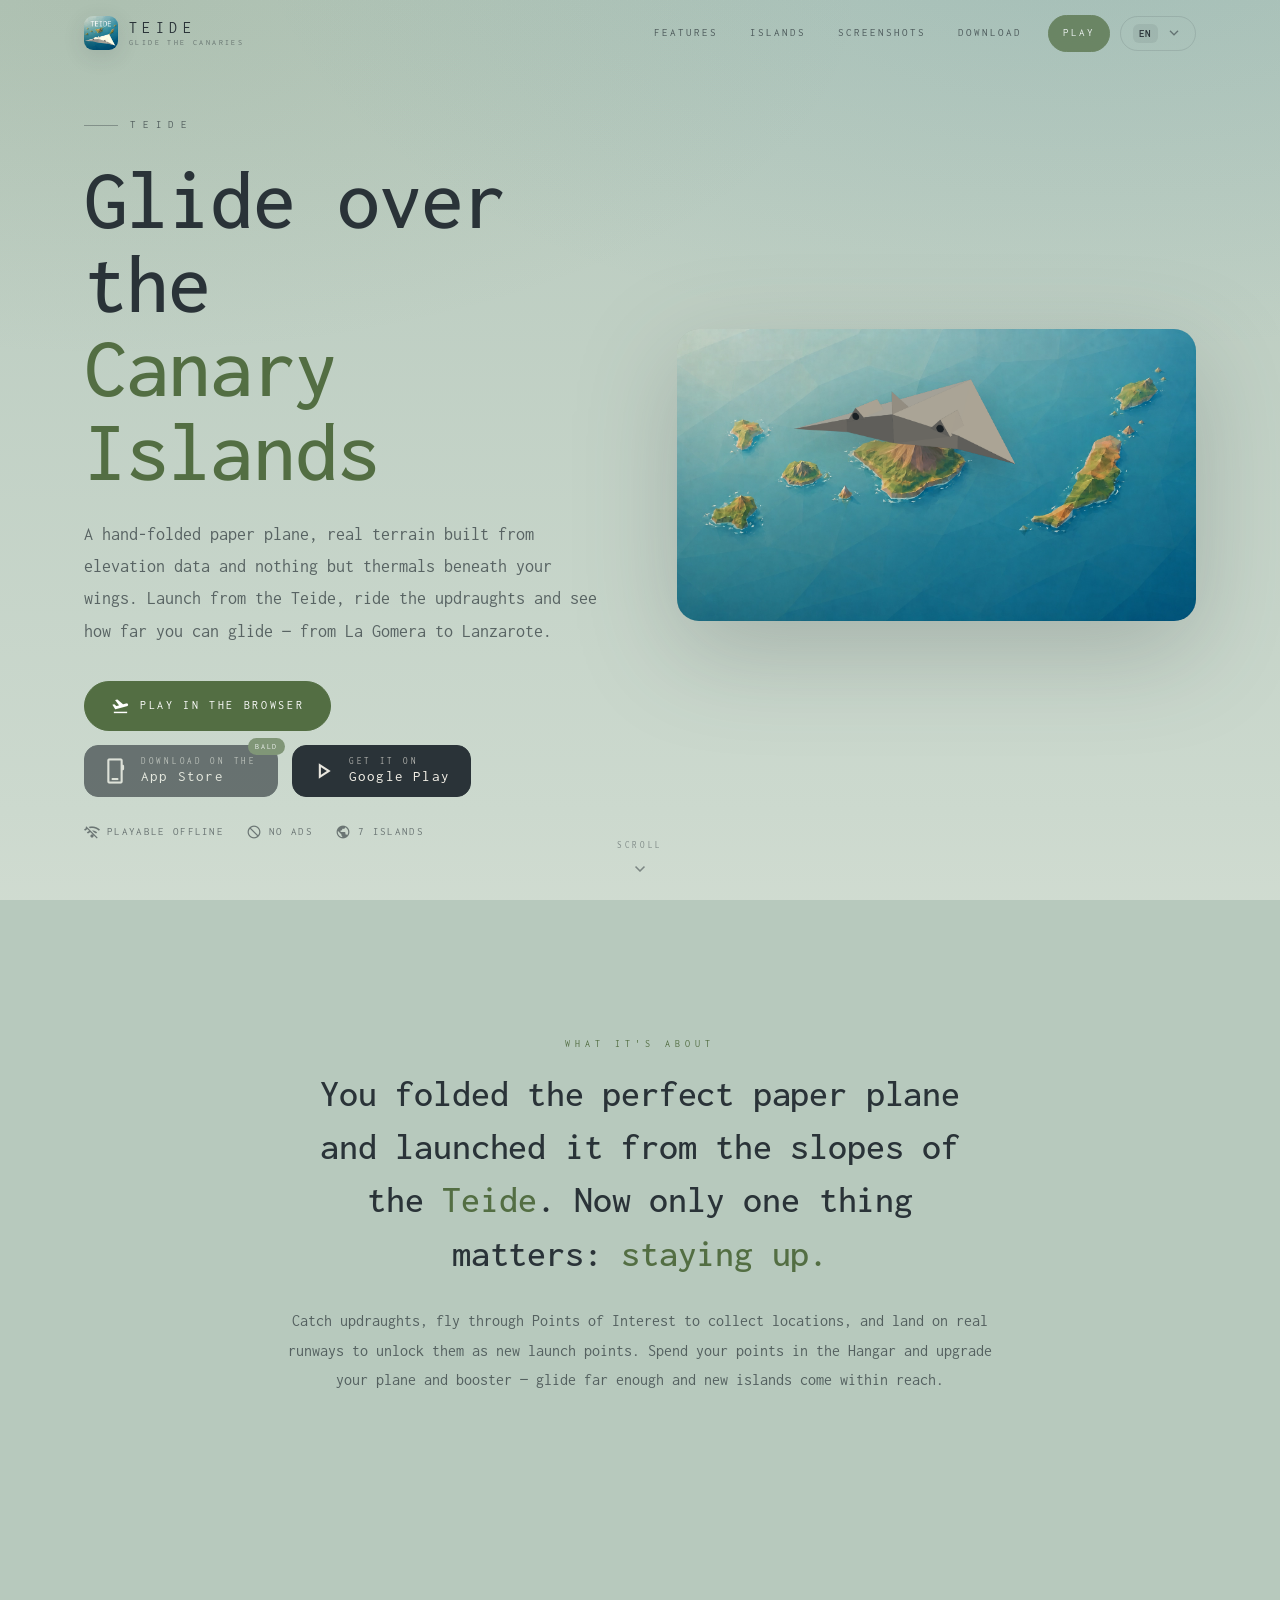
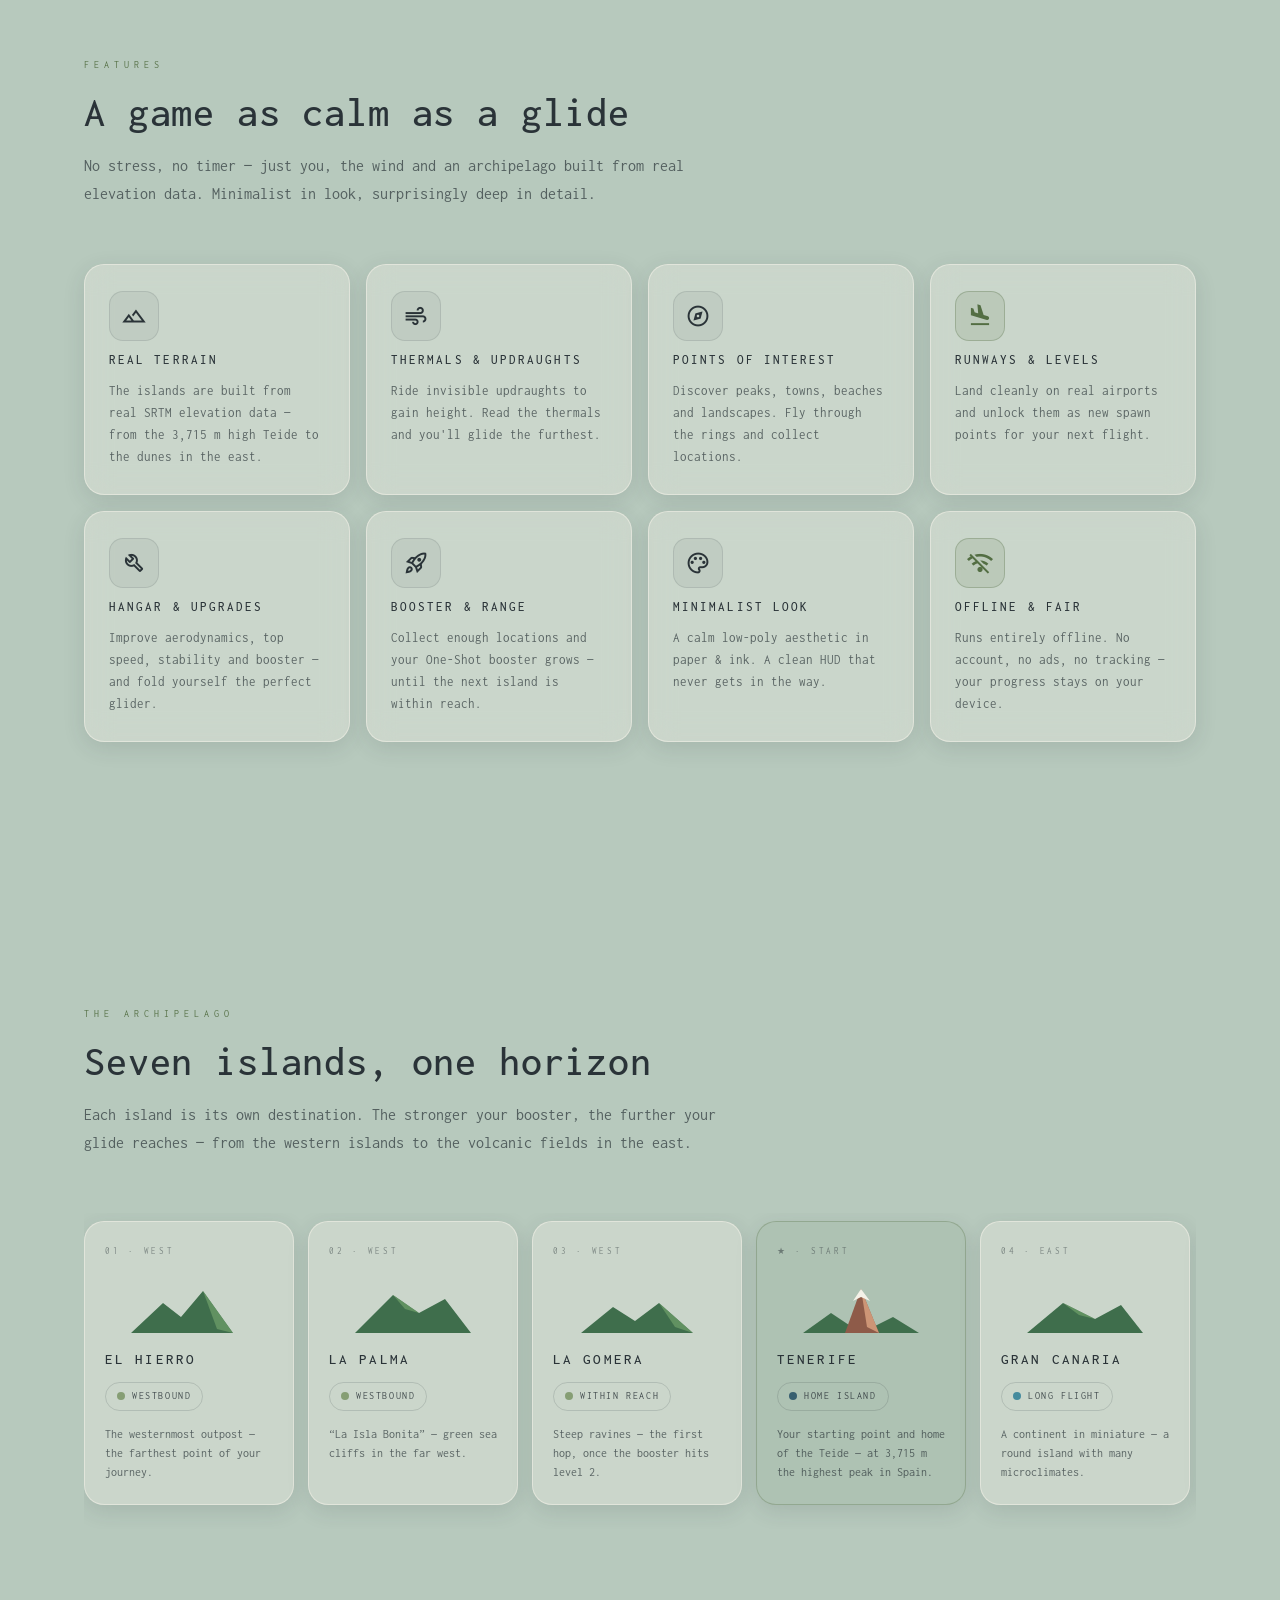
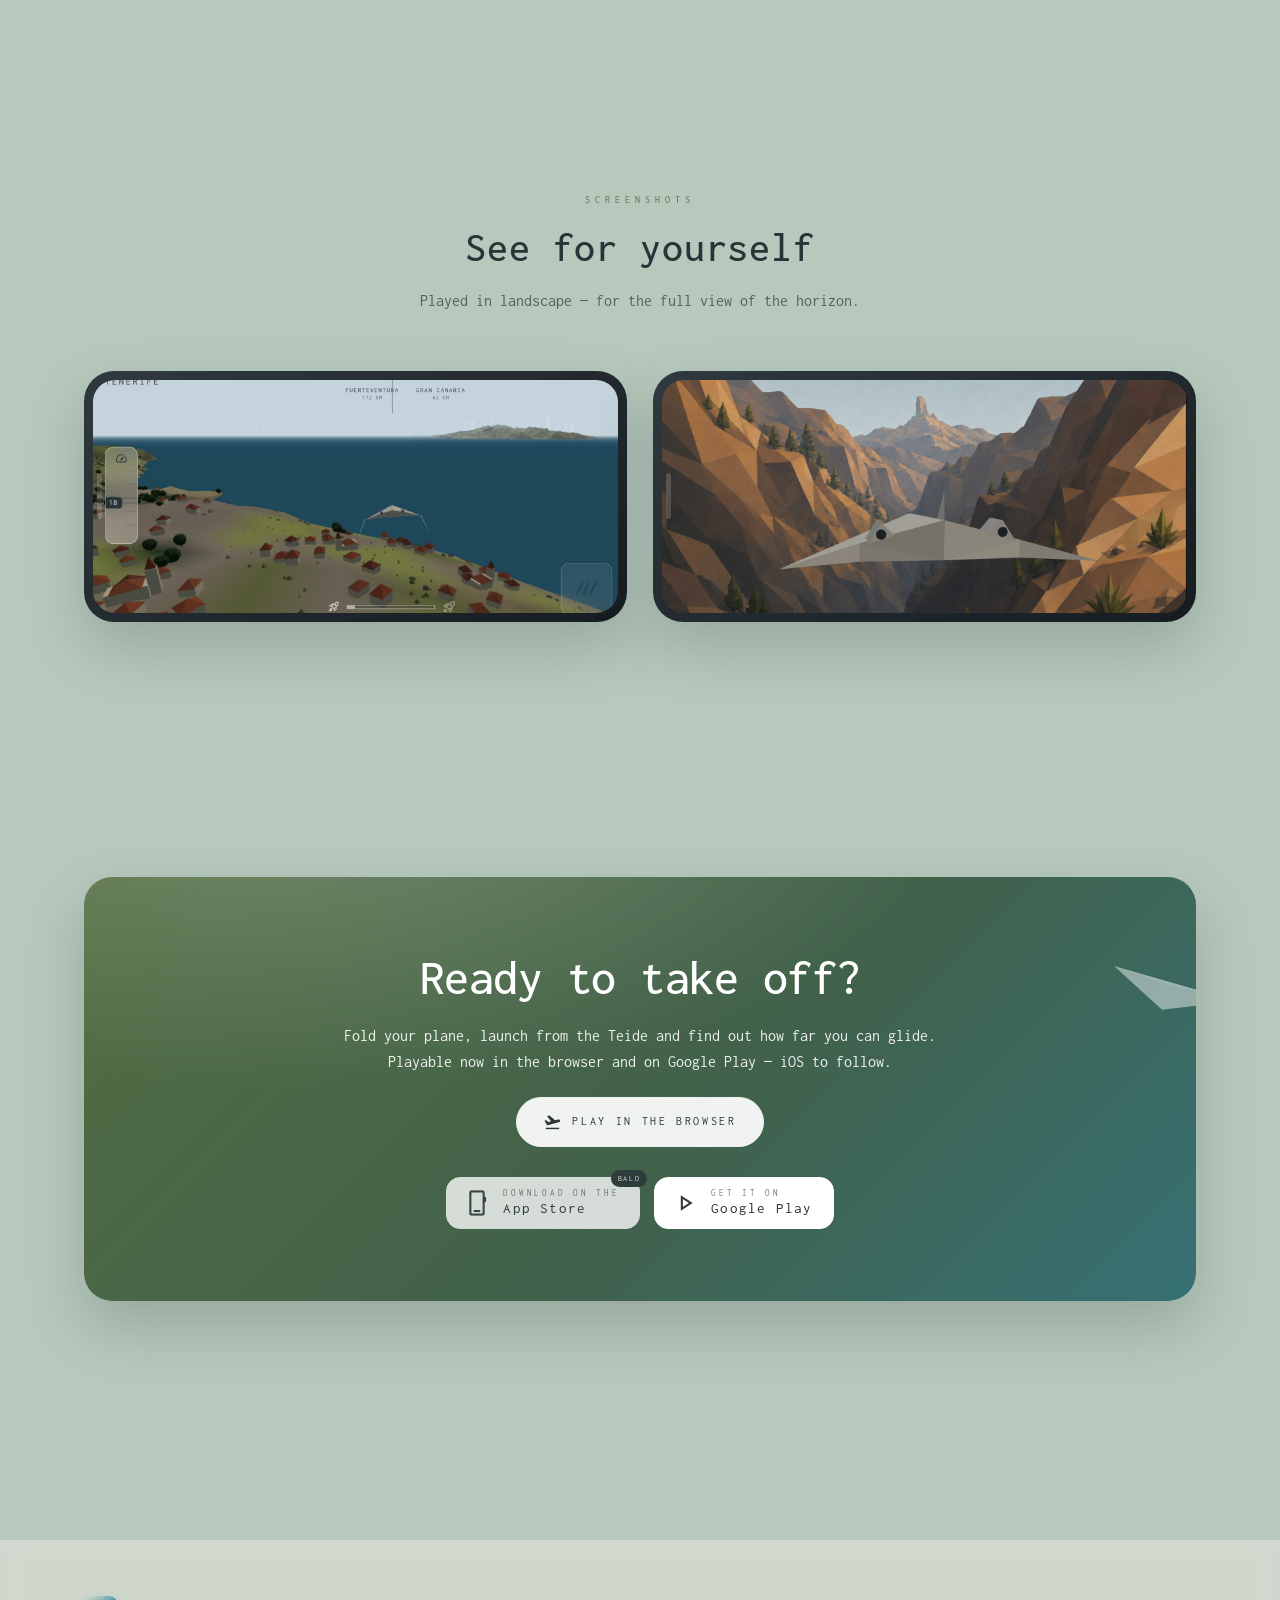
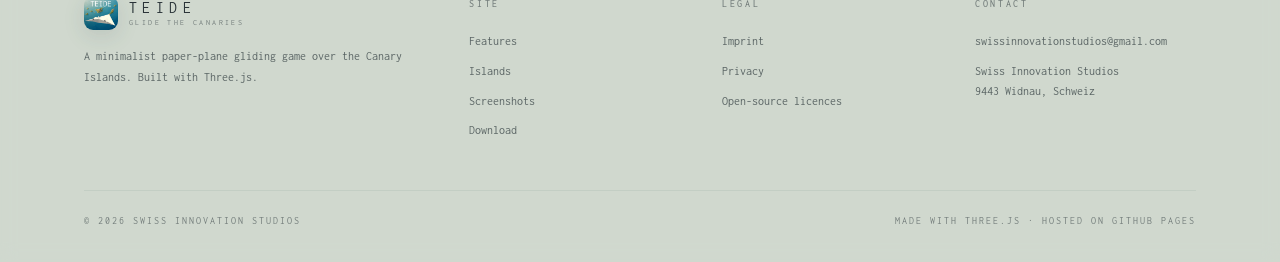
==== index.html @ 3bb23ddd "Deploy website 987321aa24b6c0a5a8cef76306637cebac2a164d from GabRealityy/teide-glide-the-canaries Ga" ====
<!DOCTYPE html>
<html lang="de">
<head>
<meta charset="UTF-8">
<meta name="viewport" content="width=device-width, initial-scale=1.0">
<title>Teide — Glide the Canaries</title>
<meta name="description" data-i18n-attr="content:meta.index.desc" content="Teide: Glide the Canaries — minimalistisches Papierflieger-Gleitspiel über den echten Kanarischen Inseln. Reite die Thermik, entdecke Points of Interest und lande auf echten Pisten.">

<link rel="icon" type="image/png" sizes="32x32" href="assets/favicon-32.png">
<link rel="icon" type="image/png" sizes="16x16" href="assets/favicon-16.png">
<link rel="shortcut icon" href="assets/favicon.ico">
<link rel="apple-touch-icon" sizes="180x180" href="assets/apple-touch-icon.png">

<!-- Open Graph / social -->
<meta property="og:type" content="website">
<meta property="og:title" content="Teide — Glide the Canaries">
<meta property="og:description" data-i18n-attr="content:meta.og.desc" content="Minimalistisches Papierflieger-Gleitspiel über den Kanarischen Inseln.">
<meta property="og:image" content="assets/og-image.jpg">
<meta property="og:image:width" content="1200">
<meta property="og:image:height" content="622">
<meta property="og:image:alt" content="Teide — Glide the Canaries">
<meta property="og:url" content="https://swissinnovationstudios.github.io/teide/">
<meta name="twitter:card" content="summary_large_image">

<link rel="stylesheet" href="css/styles.css?v=20260625">
</head>
<body>

<!-- ===================== NAV ===================== -->
<header class="nav">
  <div class="wrap">
    <a class="brand" href="index.html" data-i18n-attr="aria-label:aria.brandHome" aria-label="Teide — Startseite">
      <img class="brand-logo" src="assets/app-icon.png" alt="" width="34" height="34">
      <span class="brand-text">
        <span class="brand-name">Teide</span>
        <span class="brand-sub">Glide the Canaries</span>
      </span>
    </a>
    <div class="nav-end">
      <nav class="nav-links" data-i18n-attr="aria-label:aria.mainNav" aria-label="Hauptnavigation">
        <a href="#features" data-i18n="nav.features">Features</a>
        <a href="#inseln" data-i18n="nav.islands">Inseln</a>
        <a href="#screenshots" data-i18n="nav.screenshots">Screenshots</a>
        <a href="#download" data-i18n="nav.download">Download</a>
        <a class="btn btn-coral nav-cta" href="https://swissinnovationstudios.github.io/teide-game/" data-i18n="nav.play">Spielen</a>
      </nav>
      <div class="lang-select" data-lang-select>
        <button class="lang-btn" type="button" aria-haspopup="listbox" aria-expanded="false" data-i18n-attr="aria-label:aria.langSelect" aria-label="Sprache wählen">
          <span class="lang-chip" data-lang-current-code>DE</span>
          <span class="material-symbols-outlined lang-caret">expand_more</span>
        </button>
        <ul class="lang-menu" role="listbox" hidden></ul>
      </div>
      <button class="nav-toggle" type="button" data-i18n-attr="aria-label:aria.menu" aria-label="Menü" aria-expanded="false">
        <span class="material-symbols-outlined">menu</span>
      </button>
    </div>
  </div>
</header>

<main>

<!-- ===================== HERO ===================== -->
<section class="hero">
  <div class="wrap">
    <div class="hero-copy reveal">
      <span class="hero-eyebrow">Teide</span>
      <h1 data-i18n-html="hero.title">Gleite über die<br><span class="tint">Kanarischen Inseln</span></h1>
      <p class="hero-lead" data-i18n="hero.lead">
        Ein selbstgefalteter Papierflieger, echtes Gelände aus Höhendaten und nichts als
        Thermik unter den Flügeln. Starte vom Teide, reite die Aufwinde und sieh, wie
        weit du gleiten kannst — von La Gomera bis Lanzarote.
      </p>
      <div class="hero-actions">
        <a class="btn btn-coral" href="https://swissinnovationstudios.github.io/teide-game/">
          <span class="material-symbols-outlined">flight_takeoff</span> <span data-i18n="cta.playBrowser">Im Browser spielen</span>
        </a>
        <!-- Google Play live; App Store bleibt "bald" bis iOS-Release (ROADMAP IOS-1) -->
        <div class="store-badges">
          <a class="store-badge is-soon" href="#" aria-disabled="true" data-i18n-attr="aria-label:store.appStoreSoon" aria-label="App Store (bald)">
            <span class="material-symbols-outlined">phone_iphone</span>
            <span class="store-badge-text"><small data-i18n="store.appStorePre">Laden im</small><span>App&nbsp;Store</span></span>
          </a>
          <a class="store-badge" href="https://play.google.com/store/apps/details?id=com.swissinnovationstudios.teide" target="_blank" rel="noopener" data-i18n-attr="aria-label:store.googlePlayAria" aria-label="Bei Google Play herunterladen">
            <span class="material-symbols-outlined">play_arrow</span>
            <span class="store-badge-text"><small data-i18n="store.googlePlayPre">Jetzt bei</small><span>Google&nbsp;Play</span></span>
          </a>
        </div>
      </div>
      <div class="hero-meta">
        <span><span class="material-symbols-outlined">wifi_off</span> <span data-i18n="hero.metaOffline">Offline spielbar</span></span>
        <span><span class="material-symbols-outlined">block</span> <span data-i18n="hero.metaNoAds">Keine Werbung</span></span>
        <span><span class="material-symbols-outlined">public</span> <span data-i18n="hero.metaIslands">7 Inseln</span></span>
      </div>
    </div>

    <!-- Real low-poly key-art (Archipelago) with the paper plane gliding over it. -->
    <div class="hero-art reveal" data-delay="2" data-parallax="-0.04" aria-hidden="true">
      <div class="hero-stage">
        <img class="hero-scene" src="assets/archipelago.webp" width="1672" height="941"
             data-i18n-attr="alt:hero.sceneAlt" alt="Low-Poly-Archipel der Kanarischen Inseln mit dem Teide-Vulkan">
        <img class="hero-plane" src="assets/plane.png" width="1425" height="572" alt="">
      </div>
    </div>
  </div>

  <a class="scroll-cue" href="#pitch" data-i18n-attr="aria-label:aria.next" aria-label="Weiter">
    <span data-i18n="hero.scroll">Scroll</span>
    <span class="material-symbols-outlined">expand_more</span>
  </a>
</section>

<!-- ===================== PITCH ===================== -->
<section class="section pitch" id="pitch">
  <div class="wrap">
    <p class="eyebrow accent reveal" data-i18n="pitch.eyebrow">Worum geht's</p>
    <p class="pitch-quote reveal" data-delay="1" data-i18n-html="pitch.quote">
      Du hast den perfekten Papierflieger gefaltet und ihn von den Hängen des
      <span class="tint">Teide</span> gestartet. Jetzt zählt nur eins: <span class="tint">oben bleiben.</span>
    </p>
    <p class="pitch-sub reveal" data-delay="2" data-i18n="pitch.sub">
      Fang Aufwinde ein, flieg durch Points of Interest, um Orte zu sammeln, und
      lande auf echten Pisten, um sie als neue Startpunkte freizuschalten. Gib deine
      Punkte im Hangar aus und verbessere Flugzeug und Booster — gleitest du weit
      genug, kommen neue Inseln in Reichweite.
    </p>
  </div>
</section>

<!-- ===================== FEATURES ===================== -->
<section class="section" id="features">
  <div class="wrap">
    <div class="section-head reveal">
      <p class="eyebrow accent" data-i18n="features.eyebrow">Features</p>
      <h2 class="section-title" data-i18n="features.title">Ein Spiel, so ruhig wie ein Gleitflug</h2>
      <p class="section-sub" data-i18n="features.sub">
        Kein Stress, kein Timer — nur du, der Wind und ein Archipel aus echten
        Höhendaten. Minimalistisch im Look, überraschend tief im Detail.
      </p>
    </div>

    <div class="feature-grid">
      <article class="card feature reveal" data-delay="1">
        <span class="feature-icon"><span class="material-symbols-outlined">landscape</span></span>
        <h3 data-i18n="feature.terrain.title">Echtes Gelände</h3>
        <p data-i18n="feature.terrain.body">Die Inseln stammen aus echten SRTM-Höhendaten — vom 3.715 m hohen Teide bis zu den Dünen im Osten.</p>
      </article>
      <article class="card feature reveal" data-delay="2">
        <span class="feature-icon"><span class="material-symbols-outlined">air</span></span>
        <h3 data-i18n="feature.thermals.title">Thermik &amp; Aufwinde</h3>
        <p data-i18n="feature.thermals.body">Reite unsichtbare Aufwinde, um Höhe zu gewinnen. Wer die Thermik liest, gleitet am weitesten.</p>
      </article>
      <article class="card feature reveal" data-delay="3">
        <span class="feature-icon"><span class="material-symbols-outlined">explore</span></span>
        <h3 data-i18n="feature.poi.title">Points of Interest</h3>
        <p data-i18n="feature.poi.body">Entdecke Gipfel, Städte, Strände und Landschaften. Flieg durch die Ringe und sammle Orte.</p>
      </article>
      <article class="card feature accent reveal" data-delay="4">
        <span class="feature-icon"><span class="material-symbols-outlined">flight_land</span></span>
        <h3 data-i18n="feature.runways.title">Pisten &amp; Levels</h3>
        <p data-i18n="feature.runways.body">Lande sauber auf echten Flughäfen und schalte sie als neue Spawnpunkte für deinen nächsten Flug frei.</p>
      </article>
      <article class="card feature reveal" data-delay="1">
        <span class="feature-icon"><span class="material-symbols-outlined">build</span></span>
        <h3 data-i18n="feature.hangar.title">Hangar &amp; Upgrades</h3>
        <p data-i18n="feature.hangar.body">Verbessere Aerodynamik, Spitzentempo, Stabilität und Booster — und falte dir den perfekten Gleiter.</p>
      </article>
      <article class="card feature reveal" data-delay="2">
        <span class="feature-icon"><span class="material-symbols-outlined">rocket_launch</span></span>
        <h3 data-i18n="feature.booster.title">Booster &amp; Reichweite</h3>
        <p data-i18n="feature.booster.body">Sammle genug Orte und dein One-Shot-Booster wächst — bis die nächste Insel in Reichweite liegt.</p>
      </article>
      <article class="card feature reveal" data-delay="3">
        <span class="feature-icon"><span class="material-symbols-outlined">palette</span></span>
        <h3 data-i18n="feature.look.title">Minimalistischer Look</h3>
        <p data-i18n="feature.look.body">Ruhige Low-Poly-Optik in Papier &amp; Tinte. Eine klare HUD, die nie im Weg steht.</p>
      </article>
      <article class="card feature accent reveal" data-delay="4">
        <span class="feature-icon"><span class="material-symbols-outlined">wifi_off</span></span>
        <h3 data-i18n="feature.offline.title">Offline &amp; fair</h3>
        <p data-i18n="feature.offline.body">Läuft komplett offline. Kein Account, keine Werbung, kein Tracking — dein Spielstand bleibt auf dem Gerät.</p>
      </article>
    </div>
  </div>
</section>

<!-- ===================== ISLANDS ===================== -->
<section class="section" id="inseln">
  <div class="wrap">
    <div class="section-head reveal">
      <p class="eyebrow accent" data-i18n="islands.eyebrow">Das Archipel</p>
      <h2 class="section-title" data-i18n="islands.title">Sieben Inseln, ein Horizont</h2>
      <p class="section-sub" data-i18n="islands.sub">
        Jede Insel ist ein eigenes Ziel. Je stärker dein Booster, desto weiter reicht
        dein Gleitflug — von den Westinseln bis zu den Vulkanfeldern im Osten.
      </p>
    </div>

    <div class="islands-strip reveal" data-delay="1">
      <article class="card island">
        <span class="island-rank" data-i18n="island.elhierro.rank">01 · West</span>
        <span class="island-glyph"><svg viewBox="0 0 120 64"><path d="M2 60 L34 30 L52 44 L74 18 L104 60 Z" fill="#3F6E4C"/><path d="M74 18 L104 60 L88 56 Z" fill="#6FA06A" opacity="0.7"/></svg></span>
        <h3>El Hierro</h3>
        <span class="island-tag"><span class="dot t2"></span> <span data-i18n="island.elhierro.tag">Westkurs</span></span>
        <p data-i18n="island.elhierro.desc">Der westlichste Vorposten — der weiteste Punkt deiner Reise.</p>
      </article>

      <article class="card island">
        <span class="island-rank" data-i18n="island.lapalma.rank">02 · West</span>
        <span class="island-glyph"><svg viewBox="0 0 120 64"><path d="M2 60 L40 22 L66 40 L92 26 L118 60 Z" fill="#3F6E4C"/><path d="M40 22 L66 40 L52 36 Z" fill="#6FA06A" opacity="0.7"/></svg></span>
        <h3>La Palma</h3>
        <span class="island-tag"><span class="dot t2"></span> <span data-i18n="island.lapalma.tag">Westkurs</span></span>
        <p data-i18n="island.lapalma.desc">„La Isla Bonita" — grüne Steilküsten ganz im Westen.</p>
      </article>

      <article class="card island">
        <span class="island-rank" data-i18n="island.lagomera.rank">03 · West</span>
        <span class="island-glyph"><svg viewBox="0 0 120 64"><path d="M4 60 L36 34 L58 48 L82 30 L116 60 Z" fill="#3F6E4C"/><path d="M82 30 L116 60 L98 54 Z" fill="#6FA06A" opacity="0.7"/></svg></span>
        <h3>La Gomera</h3>
        <span class="island-tag"><span class="dot t2"></span> <span data-i18n="island.lagomera.tag">In Reichweite</span></span>
        <p data-i18n="island.lagomera.desc">Steile Schluchten — der erste Sprung, sobald Booster Stufe 2 sitzt.</p>
      </article>

      <article class="card island home">
        <span class="island-rank" data-i18n="island.tenerife.rank">★ · Start</span>
        <span class="island-glyph"><svg viewBox="0 0 120 64"><path d="M2 60 L30 40 L60 60 L92 44 L118 60 Z" fill="#3F6E4C"/><path d="M44 60 L60 16 L78 60 Z" fill="#8E5B49"/><path d="M60 16 L78 60 L66 54 Z" fill="#D8A07E" opacity="0.85"/><path d="M52 28 L60 16 L69 28 L60 24 Z" fill="#F4F1E8"/></svg></span>
        <h3>Tenerife</h3>
        <span class="island-tag"><span class="dot t4"></span> <span data-i18n="island.tenerife.tag">Heimatinsel</span></span>
        <p data-i18n="island.tenerife.desc">Dein Startpunkt und Heimat des Teide — mit 3.715 m der höchste Gipfel Spaniens.</p>
      </article>

      <article class="card island">
        <span class="island-rank" data-i18n="island.grancanaria.rank">04 · Ost</span>
        <span class="island-glyph"><svg viewBox="0 0 120 64"><path d="M2 60 L38 30 L70 46 L96 32 L118 60 Z" fill="#3F6E4C"/><path d="M38 30 L70 46 L54 42 Z" fill="#6FA06A" opacity="0.7"/></svg></span>
        <h3>Gran Canaria</h3>
        <span class="island-tag"><span class="dot t3"></span> <span data-i18n="island.grancanaria.tag">Weiter Flug</span></span>
        <p data-i18n="island.grancanaria.desc">Ein Kontinent im Kleinen — runde Insel, viele Mikroklimata.</p>
      </article>

      <article class="card island">
        <span class="island-rank" data-i18n="island.fuerteventura.rank">05 · Ost</span>
        <span class="island-glyph"><svg viewBox="0 0 120 64"><path d="M2 60 L50 40 L80 50 L110 42 L118 60 Z" fill="#C98D6E"/><path d="M50 40 L80 50 L66 47 Z" fill="#E2B393" opacity="0.7"/></svg></span>
        <h3>Fuerteventura</h3>
        <span class="island-tag"><span class="dot t4"></span> <span data-i18n="island.fuerteventura.tag">Fernziel</span></span>
        <p data-i18n="island.fuerteventura.desc">Endlose Dünen und flache Weiten — nur für die stärksten Booster.</p>
      </article>

      <article class="card island">
        <span class="island-rank" data-i18n="island.lanzarote.rank">06 · Ost</span>
        <span class="island-glyph"><svg viewBox="0 0 120 64"><path d="M2 60 L40 42 L62 50 L86 38 L118 60 Z" fill="#B0705A"/><path d="M40 42 L62 50 L52 47 Z" fill="#D8A07E" opacity="0.7"/></svg></span>
        <h3>Lanzarote</h3>
        <span class="island-tag"><span class="dot t4"></span> <span data-i18n="island.lanzarote.tag">Fernziel</span></span>
        <p data-i18n="island.lanzarote.desc">Schwarze Vulkanfelder am östlichen Horizont — das Ende der Welt.</p>
      </article>
    </div>
  </div>
</section>

<!-- ===================== SCREENSHOTS ===================== -->
<section class="section" id="screenshots">
  <div class="wrap">
    <div class="section-head center reveal">
      <p class="eyebrow accent" data-i18n="screenshots.eyebrow">Screenshots</p>
      <h2 class="section-title" data-i18n="screenshots.title">Sieh es selbst</h2>
      <p class="section-sub" data-i18n="screenshots.sub">Gespielt wird im Querformat — für den vollen Blick auf den Horizont.</p>
    </div>

    <div class="shots">
      <figure class="phone reveal" data-delay="1">
        <div class="phone-screen">
          <img src="assets/screens/shot-1.jpg" width="1600" height="830"
               data-i18n-attr="alt:screenshots.alt1" alt="Teide-Gameplay: Anflug auf die Küste von Tenerife mit HUD">
        </div>
      </figure>
      <figure class="phone reveal" data-delay="2">
        <div class="phone-screen">
          <img src="assets/screens/shot-2.jpg" width="1600" height="830"
               data-i18n-attr="alt:screenshots.alt2" alt="Teide: Gleitflug durch eine Schlucht, im Hintergrund der Teide-Fels">
        </div>
      </figure>
    </div>
  </div>
</section>

<!-- ===================== DOWNLOAD CTA ===================== -->
<section class="section" id="download">
  <div class="wrap">
    <div class="cta reveal">
      <svg class="cta-plane" viewBox="0 0 60 40" aria-hidden="true">
        <path d="M2 14 L58 30 L24 34 Z" fill="#ffffff" opacity="0.9"/>
        <path d="M2 14 L58 30 L26 22 Z" fill="#ffffff"/>
      </svg>
      <h2 data-i18n="cta.title">Bereit zum Abheben?</h2>
      <p data-i18n="cta.body">
        Falte deinen Flieger, starte vom Teide und finde heraus, wie weit du gleiten
        kannst. Jetzt im Browser und bei Google Play spielbar — iOS folgt.
      </p>
      <p style="margin-top:-8px;">
        <a class="btn btn-light" href="https://swissinnovationstudios.github.io/teide-game/">
          <span class="material-symbols-outlined">flight_takeoff</span> <span data-i18n="cta.playBrowser">Im Browser spielen</span>
        </a>
      </p>
      <!-- Google Play live; App Store bleibt "bald" bis iOS-Release (ROADMAP IOS-1) -->
      <div class="store-badges">
        <a class="store-badge is-soon" href="#" aria-disabled="true" data-i18n-attr="aria-label:store.appStoreSoon" aria-label="App Store (bald)">
          <span class="material-symbols-outlined">phone_iphone</span>
          <span class="store-badge-text"><small data-i18n="store.appStorePre">Laden im</small><span>App&nbsp;Store</span></span>
        </a>
        <a class="store-badge" href="https://play.google.com/store/apps/details?id=com.swissinnovationstudios.teide" target="_blank" rel="noopener" data-i18n-attr="aria-label:store.googlePlayAria" aria-label="Bei Google Play herunterladen">
          <span class="material-symbols-outlined">play_arrow</span>
          <span class="store-badge-text"><small data-i18n="store.googlePlayPre">Jetzt bei</small><span>Google&nbsp;Play</span></span>
        </a>
      </div>
    </div>
  </div>
</section>

</main>

<!-- ===================== FOOTER ===================== -->
<footer class="footer">
  <div class="wrap">
    <div class="footer-grid">
      <div class="footer-brand">
        <a class="brand" href="index.html" data-i18n-attr="aria-label:aria.brandHome" aria-label="Teide — Startseite">
          <img class="brand-logo" src="assets/app-icon.png" alt="" width="34" height="34">
          <span class="brand-text">
            <span class="brand-name">Teide</span>
            <span class="brand-sub">Glide the Canaries</span>
          </span>
        </a>
        <p data-i18n="footer.tagline">Minimalistisches Papierflieger-Gleitspiel über den Kanarischen Inseln. Gebaut mit Three.js.</p>
      </div>
      <nav class="footer-col" data-i18n-attr="aria-label:footer.colSite" aria-label="Seite">
        <h4 data-i18n="footer.colSite">Seite</h4>
        <a href="#features" data-i18n="nav.features">Features</a>
        <a href="#inseln" data-i18n="nav.islands">Inseln</a>
        <a href="#screenshots" data-i18n="nav.screenshots">Screenshots</a>
        <a href="#download" data-i18n="nav.download">Download</a>
      </nav>
      <nav class="footer-col" data-i18n-attr="aria-label:footer.colLegal" aria-label="Rechtliches">
        <h4 data-i18n="footer.colLegal">Rechtliches</h4>
        <a href="impressum.html" data-i18n="footer.imprint">Impressum</a>
        <a href="datenschutz.html" data-i18n="footer.privacy">Datenschutz</a>
        <a href="lizenzen.html" data-i18n="footer.licenses">Open-Source-Lizenzen</a>
      </nav>
      <div class="footer-col">
        <h4 data-i18n="footer.colContact">Kontakt</h4>
        <a href="mailto:swissinnovationstudios@gmail.com">swissinnovationstudios@gmail.com</a>
        <p>Swiss Innovation Studios<br>9443 Widnau, Schweiz</p>
      </div>
    </div>
    <div class="footer-bottom">
      <span>© <span id="year">2026</span> Swiss Innovation Studios</span>
      <span>Made with Three.js · Hosted on GitHub Pages</span>
    </div>
  </div>
</footer>

<script src="js/i18n.js?v=20260625"></script>
<script src="js/main.js?v=20260625"></script>
</body>
</html>
---- css/styles.css ----
/* =============================================================================
   Teide — Marketing site design system.
   Mirrors the in-game language: Inconsolata, frosted-glass cards, uppercase
   tracked eyebrows, thin borders. Palette derived from the real key-art:
   sage #b7c9bd (light/base), meadow green #536e43 (accent), ocean teal,
   ink #2A3338, paper #F4F1E8. No build step — plain CSS.
   ========================================================================== */

/* ---- Fonts (self-hosted, mirrors src/style.css) -------------------------- */
@font-face {
  font-family: 'Inconsolata';
  font-style: normal;
  font-weight: 300 600;
  font-stretch: 100%;
  font-display: swap;
  src: url('../fonts/inconsolata-latin.woff2') format('woff2');
  unicode-range: U+0000-00FF, U+0131, U+0152-0153, U+02BB-02BC, U+02C6, U+02DA, U+02DC, U+0304, U+0308, U+0329, U+2000-206F, U+20AC, U+2122, U+2191, U+2193, U+2212, U+2215, U+FEFF, U+FFFD;
}
@font-face {
  font-family: 'Inconsolata';
  font-style: normal;
  font-weight: 300 600;
  font-stretch: 100%;
  font-display: swap;
  src: url('../fonts/inconsolata-latin-ext.woff2') format('woff2');
  unicode-range: U+0100-02BA, U+02BD-02C5, U+02C7-02CC, U+02CE-02D7, U+02DD-02FF, U+0304, U+0308, U+0329, U+1D00-1DBF, U+1E00-1E9F, U+1EF2-1EFF, U+2020, U+20A0-20AB, U+20AD-20C0, U+2113, U+2C60-2C7F, U+A720-A7FF;
}
@font-face {
  font-family: 'Material Symbols Outlined';
  font-style: normal;
  font-weight: 400;
  font-display: block;
  src: url('../fonts/material-symbols-outlined.woff2') format('woff2');
}

/* ---- Tokens -------------------------------------------------------------- */
:root {
  --sky:        #b7c9bd;   /* sage — the light base tone */
  --sky-deep:   #a3b8ac;
  --paper:      #F4F1E8;
  --ink:        #2A3338;
  --ink-2:      #1d262b;

  --green:      #536e43;   /* meadow green — primary accent */
  --green-2:    #44592f;   /* darker, for hover */
  --sage-2:     #7a9466;
  --teal:       #2e7d96;   /* ocean accent (from the key-art) */
  --teal-deep:  #234e63;

  --ink-08: rgba(42, 51, 56, 0.08);
  --ink-12: rgba(42, 51, 56, 0.12);
  --ink-18: rgba(42, 51, 56, 0.18);
  --ink-45: rgba(42, 51, 56, 0.45);
  --ink-70: rgba(42, 51, 56, 0.70);

  --green-08: rgba(83, 110, 67, 0.08);
  --green-12: rgba(83, 110, 67, 0.12);
  --green-30: rgba(83, 110, 67, 0.30);

  --glass:        rgba(244, 241, 232, 0.32);
  --glass-strong: rgba(244, 241, 232, 0.55);
  --glass-border: rgba(244, 241, 232, 0.55);

  --shadow-sm: 0 6px 22px rgba(42, 51, 56, 0.12);
  --shadow-md: 0 10px 36px rgba(42, 51, 56, 0.14);
  --shadow-lg: 0 26px 60px rgba(42, 51, 56, 0.22);

  --maxw: 1160px;
  --radius: 20px;
  --nav-h: 68px;

  --ease: cubic-bezier(0.22, 0.61, 0.36, 1);
  --font: 'Inconsolata', ui-monospace, 'SFMono-Regular', Menlo, monospace;
}

/* ---- Reset / base -------------------------------------------------------- */
* { margin: 0; padding: 0; box-sizing: border-box; }

html { scroll-behavior: smooth; scroll-padding-top: calc(var(--nav-h) + 16px); }

body {
  font-family: var(--font);
  color: var(--ink);
  background: var(--sky);
  line-height: 1.65;
  -webkit-font-smoothing: antialiased;
  text-rendering: optimizeLegibility;
  overflow-x: hidden;
}

/* Soft, slowly-drifting sage→paper backdrop with a faint ocean-teal glow —
   echoes the cool key-art palette without fighting the hero image. */
body::before {
  content: '';
  position: fixed;
  inset: 0;
  z-index: -2;
  background:
    radial-gradient(120% 90% at 85% -10%, rgba(46, 125, 150, 0.14), rgba(46, 125, 150, 0) 55%),
    radial-gradient(120% 80% at 8% 0%,   rgba(83, 110, 67, 0.10), rgba(83, 110, 67, 0) 50%),
    linear-gradient(180deg, var(--sky) 0%, #ccd9ce 45%, var(--paper) 100%);
  background-size: 100% 100%, 100% 100%, 100% 200%;
  animation: skyDrift 26s ease-in-out infinite alternate;
}
@keyframes skyDrift { to { background-position: 0 0, 0 0, 0 28%; } }

img { max-width: 100%; display: block; }
a { color: inherit; text-decoration: none; }

::selection { background: rgba(83, 110, 67, 0.26); }

:focus-visible {
  outline: 2px solid var(--green);
  outline-offset: 3px;
  border-radius: 4px;
}

.material-symbols-outlined {
  font-family: 'Material Symbols Outlined';
  font-weight: normal;
  font-style: normal;
  line-height: 1;
  display: inline-block;
  white-space: nowrap;
  direction: ltr;
  font-feature-settings: 'liga';
  -webkit-font-feature-settings: 'liga';
  text-transform: none;
  letter-spacing: 0;
  -webkit-font-smoothing: antialiased;
}

/* ---- Layout helpers ------------------------------------------------------ */
.wrap { width: 100%; max-width: var(--maxw); margin: 0 auto; padding: 0 24px; }

.eyebrow {
  display: inline-block;
  font-size: 10px;
  letter-spacing: 0.5em;
  text-transform: uppercase;
  opacity: 0.6;
  margin-bottom: 14px;
}
.eyebrow.accent { color: var(--green); opacity: 0.95; }

.section { padding: clamp(64px, 10vw, 130px) 0; position: relative; }
.section-head { max-width: 640px; margin-bottom: clamp(36px, 5vw, 56px); }
.section-head.center { margin-left: auto; margin-right: auto; text-align: center; }

h1, h2, h3 { font-weight: 500; line-height: 1.15; }

.section-title {
  font-size: clamp(26px, 4vw, 42px);
  letter-spacing: 0.02em;
  font-weight: 500;
}
.section-sub {
  margin-top: 16px;
  font-size: clamp(14px, 1.4vw, 16px);
  color: var(--ink-70);
  line-height: 1.75;
}

/* =============================================================================
   Buttons
   ========================================================================== */
.btn {
  display: inline-flex;
  align-items: center;
  justify-content: center;
  gap: 10px;
  padding: 14px 26px;
  font-family: inherit;
  font-size: 12px;
  letter-spacing: 0.22em;
  text-transform: uppercase;
  border: 1px solid var(--ink);
  border-radius: 999px;
  background: transparent;
  color: var(--ink);
  cursor: pointer;
  transition: transform 0.18s var(--ease), background 0.2s, color 0.2s, box-shadow 0.25s, border-color 0.2s;
}
.btn .material-symbols-outlined { font-size: 19px; }
.btn:hover { transform: translateY(-2px); box-shadow: var(--shadow-sm); }
.btn:active { transform: translateY(0); }

.btn-primary { background: var(--ink); color: var(--paper); border-color: var(--ink); }
.btn-primary:hover { background: var(--ink-2); box-shadow: var(--shadow-md); }

/* Accent button (meadow green). Class name kept as .btn-coral so existing
   markup needn't change — it is the green accent CTA throughout. */
.btn-coral { background: var(--green); border-color: var(--green); color: #fff; }
.btn-coral:hover { background: var(--green-2); border-color: var(--green-2); box-shadow: 0 12px 30px rgba(83, 110, 67, 0.4); }

.btn-ghost { background: var(--glass); border-color: var(--glass-border); }
.btn-ghost:hover { background: var(--glass-strong); }

/* White button for use on the green CTA band */
.btn-light { background: #fff; border-color: #fff; color: var(--ink); }
.btn-light:hover { background: #fff; box-shadow: var(--shadow-md); }

/* Store badges — "icon + two-line label". Placeholder links until store URLs exist. */
.store-badges { display: flex; flex-wrap: wrap; gap: 14px; }
.store-badge {
  display: inline-flex;
  align-items: center;
  gap: 12px;
  padding: 11px 20px 11px 16px;
  background: var(--ink);
  color: var(--paper);
  border: 1px solid var(--ink);
  border-radius: 14px;
  transition: transform 0.18s var(--ease), box-shadow 0.25s, opacity 0.2s;
}
.store-badge:hover { transform: translateY(-3px); box-shadow: var(--shadow-md); }
.store-badge .material-symbols-outlined { font-size: 28px; opacity: 0.95; }
.store-badge-text { display: flex; flex-direction: column; line-height: 1.2; text-align: left; }
.store-badge-text small { font-size: 8.5px; letter-spacing: 0.32em; text-transform: uppercase; opacity: 0.7; }
.store-badge-text span { font-size: 15px; letter-spacing: 0.08em; }
.store-badge[aria-disabled="true"] { opacity: 0.62; cursor: not-allowed; }
.store-badge[aria-disabled="true"]:hover { transform: none; box-shadow: none; }
.store-badge.is-soon { position: relative; }
.store-badge.is-soon::after {
  content: 'bald';
  position: absolute;
  top: -8px; right: -8px;
  font-size: 8px;
  letter-spacing: 0.2em;
  text-transform: uppercase;
  background: var(--green);
  color: #fff;
  padding: 2px 7px;
  border-radius: 999px;
}

/* =============================================================================
   Top navigation — sticky frosted bar (echoes the in-game HUD chips)
   ========================================================================== */
.nav {
  position: fixed;
  top: 0; left: 0; right: 0;
  height: var(--nav-h);
  z-index: 50;
  display: flex;
  align-items: center;
  transition: background 0.3s, box-shadow 0.3s, border-color 0.3s, backdrop-filter 0.3s;
  border-bottom: 1px solid transparent;
}
.nav.scrolled {
  background: rgba(183, 201, 189, 0.78);
  backdrop-filter: blur(16px) saturate(1.05);
  -webkit-backdrop-filter: blur(16px) saturate(1.05);
  border-bottom-color: var(--ink-12);
  box-shadow: 0 4px 24px rgba(42, 51, 56, 0.07);
}
.nav .wrap { display: flex; align-items: center; justify-content: space-between; }
.brand { display: inline-flex; align-items: center; gap: 11px; }
.brand-logo {
  width: 34px; height: 34px;
  border-radius: 9px;
  box-shadow: var(--shadow-sm);
}
.brand-text { display: flex; flex-direction: column; line-height: 1; }
.brand-name { font-size: 16px; letter-spacing: 0.34em; text-transform: uppercase; }
.brand-sub { font-size: 8px; letter-spacing: 0.3em; text-transform: uppercase; opacity: 0.55; margin-top: 3px; }

.nav-links { display: flex; align-items: center; gap: 4px; }
.nav-links a {
  font-size: 11px;
  letter-spacing: 0.18em;
  text-transform: uppercase;
  padding: 8px 14px;
  opacity: 0.72;
  border-radius: 999px;
  transition: opacity 0.2s, background 0.2s;
}
.nav-links a:hover { opacity: 1; background: var(--ink-08); }
.nav-cta { margin-left: 8px; padding: 10px 20px; }

.nav-toggle {
  display: none;
  background: transparent;
  border: 0;
  color: var(--ink);
  cursor: pointer;
  padding: 6px;
}
.nav-toggle .material-symbols-outlined { font-size: 28px; }

/* ---- Header right cluster + language selector ------------------------- */
.nav-end { display: flex; align-items: center; gap: 10px; }
.lang-select { position: relative; }
.lang-btn {
  display: inline-flex; align-items: center; gap: 7px;
  font: inherit; font-size: 11px; letter-spacing: 0.16em; text-transform: uppercase;
  color: var(--ink); background: transparent;
  border: 1px solid var(--ink-12); border-radius: 999px;
  padding: 7px 12px; cursor: pointer;
  transition: background 0.2s, border-color 0.2s;
}
.lang-btn:hover { background: var(--ink-08); border-color: var(--ink-18); }
.lang-chip {
  font-size: 11px; font-weight: 700; letter-spacing: 0.06em; line-height: 1;
  color: var(--ink); background: var(--ink-08);
  border-radius: 6px; padding: 4px 6px;
}
.lang-caret { font-size: 18px; opacity: 0.55; }
.lang-menu {
  position: absolute; top: calc(100% + 10px); right: 0;
  min-width: 176px; margin: 0; padding: 6px; list-style: none;
  background: rgba(244, 241, 232, 0.97);
  backdrop-filter: blur(18px) saturate(1.05);
  -webkit-backdrop-filter: blur(18px) saturate(1.05);
  border: 1px solid var(--ink-12); border-radius: 16px;
  box-shadow: var(--shadow-md); z-index: 60;
}
.lang-menu[hidden] { display: none; }
.lang-menu li { margin: 0; }
.lang-menu button {
  display: flex; align-items: center; gap: 11px; width: 100%;
  font: inherit; font-size: 13px; text-align: left; color: var(--ink);
  background: transparent; border: 0; border-radius: 10px;
  padding: 9px 12px; cursor: pointer;
  transition: background 0.15s;
}
.lang-menu button:hover { background: var(--ink-08); }
.lang-menu button[aria-selected="true"] { background: var(--ink-12); font-weight: 700; }
.lang-menu .lang-chip { min-width: 26px; text-align: center; }

/* =============================================================================
   Hero
   ========================================================================== */
.hero {
  position: relative;
  min-height: 100svh;
  display: flex;
  align-items: center;
  padding-top: calc(var(--nav-h) + 40px);
  padding-bottom: 60px;
  overflow: hidden;
}
.hero .wrap {
  display: grid;
  grid-template-columns: 1.02fr 1fr;
  gap: clamp(32px, 5vw, 72px);
  align-items: center;
}

.hero-eyebrow {
  display: inline-flex;
  align-items: center;
  gap: 12px;
  font-size: 11px;
  letter-spacing: 0.62em;
  text-transform: uppercase;
  opacity: 0.7;
  margin-bottom: 22px;
}
.hero-eyebrow::before {
  content: '';
  width: 34px; height: 1px;
  background: var(--ink);
  opacity: 0.5;
}
.hero h1 {
  font-size: clamp(40px, 8vw, 86px);
  line-height: 0.98;
  letter-spacing: -0.01em;
  font-weight: 500;
}
.hero h1 .tint { color: var(--green); }
.hero-lead {
  margin-top: 24px;
  max-width: 30em;
  font-size: clamp(15px, 1.6vw, 18px);
  color: var(--ink-70);
  line-height: 1.8;
}
.hero-actions { margin-top: 34px; display: flex; flex-wrap: wrap; gap: 14px; align-items: center; }
.hero-meta {
  margin-top: 26px;
  display: flex;
  flex-wrap: wrap;
  gap: 8px 22px;
  font-size: 11px;
  letter-spacing: 0.12em;
  text-transform: uppercase;
  opacity: 0.6;
}
.hero-meta span { display: inline-flex; align-items: center; gap: 7px; }
.hero-meta .material-symbols-outlined { font-size: 16px; }

/* Scroll cue */
.scroll-cue {
  position: absolute;
  left: 50%;
  bottom: 22px;
  transform: translateX(-50%);
  display: flex;
  flex-direction: column;
  align-items: center;
  gap: 6px;
  font-size: 9px;
  letter-spacing: 0.3em;
  text-transform: uppercase;
  opacity: 0.5;
}
.scroll-cue .material-symbols-outlined { font-size: 20px; animation: bob 1.8s ease-in-out infinite; }
@keyframes bob { 0%,100% { transform: translateY(0); } 50% { transform: translateY(5px); } }

/* ---- Hero illustration (real low-poly key-art + a gliding paper plane) --- */
.hero-art { position: relative; }
.hero-stage {
  position: relative;
  width: 100%;
  aspect-ratio: 16 / 9;
  filter: drop-shadow(0 30px 50px rgba(42, 51, 56, 0.22));
}
.hero-scene {
  width: 100%;
  height: 100%;
  object-fit: cover;
  border-radius: 22px;
  display: block;
  box-shadow: inset 0 0 0 1px rgba(42, 51, 56, 0.10);
}
/* The paper plane floats over the archipelago in an endless glide. */
.hero-plane {
  position: absolute;
  top: 16%;
  left: 22%;
  width: 44%;
  height: auto;
  pointer-events: none;
  filter: drop-shadow(0 14px 16px rgba(42, 51, 56, 0.30));
  animation: heroGlide 9s ease-in-out infinite;
  will-change: transform;
}
@keyframes heroGlide {
  0%   { transform: translate(-9%, 11%) rotate(-3deg); }
  50%  { transform: translate(11%, -9%) rotate(2deg); }
  100% { transform: translate(-9%, 11%) rotate(-3deg); }
}

/* Decorative drifting plane in the CTA band (kept as an inline SVG there). */
.cta-plane {
  position: absolute;
  top: 14%; right: -4%;
  width: 130px;
  opacity: 0.5;
  animation: ctaGlide 12s ease-in-out infinite;
}
@keyframes ctaGlide { 0%,100% { transform: translate(0,0) rotate(-8deg);} 50% { transform: translate(-26px,16px) rotate(-3deg);} }

/* =============================================================================
   Generic frosted card
   ========================================================================== */
.card {
  background: var(--glass);
  backdrop-filter: blur(14px) saturate(1.05);
  -webkit-backdrop-filter: blur(14px) saturate(1.05);
  border: 1px solid var(--glass-border);
  border-radius: var(--radius);
  box-shadow: var(--shadow-sm);
  padding: 26px 24px;
  transition: transform 0.25s var(--ease), box-shadow 0.3s, border-color 0.3s, background 0.3s;
}
.card:hover {
  transform: translateY(-6px);
  box-shadow: var(--shadow-md);
  background: rgba(244, 241, 232, 0.46);
}

/* =============================================================================
   "Was ist Teide" — statement / pitch band
   ========================================================================== */
.pitch { text-align: center; }
.pitch-quote {
  max-width: 18em;
  margin: 0 auto;
  font-size: clamp(22px, 3.4vw, 38px);
  line-height: 1.4;
  font-weight: 500;
  letter-spacing: -0.005em;
}
.pitch-quote .tint { color: var(--green); }
.pitch-sub {
  max-width: 44em;
  margin: 26px auto 0;
  font-size: clamp(14px, 1.4vw, 16px);
  color: var(--ink-70);
  line-height: 1.85;
}

/* =============================================================================
   Features grid
   ========================================================================== */
.feature-grid {
  display: grid;
  grid-template-columns: repeat(4, 1fr);
  gap: 16px;
}
.feature {
  display: flex;
  flex-direction: column;
  gap: 12px;
}
.feature-icon {
  width: 50px; height: 50px;
  display: inline-flex;
  align-items: center;
  justify-content: center;
  border-radius: 14px;
  background: rgba(42, 51, 56, 0.06);
  border: 1px solid var(--ink-12);
  color: var(--ink);
}
.feature-icon .material-symbols-outlined { font-size: 26px; }
.feature h3 {
  font-size: 13px;
  letter-spacing: 0.16em;
  text-transform: uppercase;
}
.feature p { font-size: 13px; color: var(--ink-70); line-height: 1.7; }
/* Green accent on every 4th tile to break the grid rhythm */
.feature.accent .feature-icon { background: var(--green-12); border-color: var(--green-30); color: var(--green); }

/* =============================================================================
   Islands — horizontal compass-strip of the seven Canaries
   ========================================================================== */
.islands-strip {
  display: flex;
  gap: 14px;
  overflow-x: auto;
  padding: 8px 4px 24px;
  scroll-snap-type: x mandatory;
  -webkit-overflow-scrolling: touch;
}
.islands-strip::-webkit-scrollbar { height: 6px; }
.islands-strip::-webkit-scrollbar-thumb { background: var(--ink-18); border-radius: 999px; }
.island {
  scroll-snap-align: start;
  flex: 0 0 auto;
  width: 210px;
  display: flex;
  flex-direction: column;
  gap: 14px;
  padding: 22px 20px;
}
.island-rank {
  font-size: 9px;
  letter-spacing: 0.3em;
  text-transform: uppercase;
  opacity: 0.5;
}
.island-glyph { height: 64px; display: flex; align-items: flex-end; }
.island-glyph svg { width: 100%; height: 100%; overflow: visible; }
.island h3 { font-size: 15px; letter-spacing: 0.14em; text-transform: uppercase; }
.island-tag {
  display: inline-flex;
  align-items: center;
  gap: 7px;
  font-size: 10px;
  letter-spacing: 0.16em;
  text-transform: uppercase;
  padding: 5px 11px;
  border-radius: 999px;
  border: 1px solid var(--ink-18);
  width: fit-content;
  opacity: 0.85;
}
.island-tag .dot { width: 8px; height: 8px; border-radius: 50%; }
.island-tag .dot.t1 { background: var(--green); }
.island-tag .dot.t2 { background: var(--sage-2); }
.island-tag .dot.t3 { background: var(--teal); }
.island-tag .dot.t4 { background: var(--teal-deep); }
.island p { font-size: 12px; color: var(--ink-70); line-height: 1.6; }
.island.home { background: var(--green-08); border-color: var(--green-30); }

/* =============================================================================
   Screenshots — landscape phone mockups (game is landscape-only)
   ========================================================================== */
.shots {
  display: grid;
  grid-template-columns: repeat(2, 1fr);
  gap: 26px;
}
.phone {
  position: relative;
  aspect-ratio: 19.5 / 9;
  border-radius: 30px;
  padding: 9px;
  background: linear-gradient(150deg, #2f393f, #161c20);
  box-shadow: var(--shadow-lg);
  transition: transform 0.3s var(--ease);
}
.phone:hover { transform: translateY(-8px) rotate(-0.4deg); }
.phone-screen {
  position: relative;
  width: 100%; height: 100%;
  border-radius: 22px;
  overflow: hidden;
  background:
    radial-gradient(ellipse at 50% 30%, rgba(244,241,232,0.5), rgba(183,201,189,0.7)),
    var(--sky);
  display: flex;
  align-items: center;
  justify-content: center;
}
.phone-screen img { width: 100%; height: 100%; object-fit: cover; }
/* Notch / camera island */
.phone::after {
  content: '';
  position: absolute;
  top: 50%; left: 13px;
  transform: translateY(-50%);
  width: 5px; height: 46px;
  border-radius: 999px;
  background: rgba(244, 241, 232, 0.18);
}
.shot-placeholder {
  display: flex;
  flex-direction: column;
  align-items: center;
  gap: 10px;
  color: var(--ink);
  opacity: 0.5;
  text-align: center;
  padding: 20px;
}
.shot-placeholder .material-symbols-outlined { font-size: 38px; }
.shot-placeholder span { font-size: 10px; letter-spacing: 0.24em; text-transform: uppercase; }
.shot-placeholder small { font-size: 10px; letter-spacing: 0.06em; opacity: 0.8; text-transform: none; }

/* =============================================================================
   Download CTA band
   ========================================================================== */
.cta {
  position: relative;
  overflow: hidden;
  border-radius: 28px;
  padding: clamp(40px, 6vw, 72px);
  text-align: center;
  color: #fff;
  background:
    radial-gradient(120% 140% at 20% -20%, rgba(255,255,255,0.20), rgba(255,255,255,0) 50%),
    linear-gradient(135deg, var(--green) 0%, #41614a 55%, var(--teal) 135%);
  box-shadow: var(--shadow-lg);
}
.cta h2 { font-size: clamp(28px, 4.6vw, 50px); letter-spacing: -0.01em; }
.cta p { margin: 16px auto 30px; max-width: 38em; opacity: 0.92; font-size: clamp(14px,1.4vw,16px); }
.cta .store-badges { justify-content: center; }
.cta .store-badge { background: #fff; color: var(--ink); border-color: #fff; }
.cta .store-badge[aria-disabled="true"] { opacity: 0.78; }
.cta .store-badge.is-soon::after { background: var(--ink); color: #fff; }

/* =============================================================================
   Footer
   ========================================================================== */
.footer {
  margin-top: clamp(60px, 9vw, 110px);
  padding: 56px 0 32px;
  border-top: 1px solid var(--ink-12);
  background: rgba(244, 241, 232, 0.4);
  backdrop-filter: blur(8px);
}
.footer-grid {
  display: grid;
  grid-template-columns: 1.6fr 1fr 1fr 1fr;
  gap: 32px;
}
.footer-brand .brand { margin-bottom: 16px; }
.footer-brand p { font-size: 12px; color: var(--ink-70); max-width: 28em; line-height: 1.7; }
.footer-col h4 {
  font-size: 10px;
  letter-spacing: 0.26em;
  text-transform: uppercase;
  opacity: 0.55;
  margin-bottom: 14px;
  font-weight: 500;
}
.footer-col a, .footer-col p {
  display: block;
  font-size: 12px;
  color: var(--ink-70);
  padding: 5px 0;
  transition: color 0.2s, opacity 0.2s;
}
.footer-col a:hover { color: var(--ink); }
.footer-bottom {
  margin-top: 44px;
  padding-top: 22px;
  border-top: 1px solid var(--ink-12);
  display: flex;
  flex-wrap: wrap;
  gap: 12px;
  justify-content: space-between;
  align-items: center;
  font-size: 10px;
  letter-spacing: 0.2em;
  text-transform: uppercase;
  opacity: 0.55;
}

/* =============================================================================
   Legal pages (Impressum / Datenschutz / Lizenzen)
   ========================================================================== */
.legal {
  padding-top: calc(var(--nav-h) + clamp(48px, 8vw, 96px));
  padding-bottom: clamp(40px, 7vw, 90px);
}
.legal-head { max-width: 820px; margin: 0 auto clamp(28px, 4vw, 44px); }
.legal-head h1 {
  font-size: clamp(30px, 5vw, 48px);
  letter-spacing: -0.01em;
}
.legal-head .eyebrow { color: var(--green); opacity: 0.95; }
.legal-updated {
  margin-top: 14px;
  font-size: 11px;
  letter-spacing: 0.14em;
  text-transform: uppercase;
  opacity: 0.55;
}
.legal-card {
  max-width: 820px;
  margin: 0 auto;
  background: rgba(244, 241, 232, 0.55);
  backdrop-filter: blur(14px) saturate(1.05);
  -webkit-backdrop-filter: blur(14px) saturate(1.05);
  border: 1px solid var(--ink-18);
  border-radius: var(--radius);
  box-shadow: var(--shadow-md);
  padding: clamp(28px, 5vw, 56px);
}
.legal-card h2 {
  font-size: 13px;
  letter-spacing: 0.22em;
  text-transform: uppercase;
  margin: 38px 0 14px;
  padding-top: 22px;
  border-top: 1px solid var(--ink-12);
  opacity: 0.85;
}
.legal-card h2:first-of-type { margin-top: 0; padding-top: 0; border-top: 0; }
.legal-card h3 {
  font-size: 12px;
  letter-spacing: 0.12em;
  text-transform: uppercase;
  margin: 22px 0 8px;
  opacity: 0.8;
}
.legal-card p { font-size: 14px; line-height: 1.8; color: var(--ink); margin-bottom: 14px; }
.legal-card ul { margin: 0 0 16px 1.1em; }
.legal-card li { font-size: 14px; line-height: 1.8; margin-bottom: 6px; }
.legal-card a {
  color: var(--ink);
  border-bottom: 1px solid var(--green);
  transition: opacity 0.2s;
}
.legal-card a:hover { opacity: 0.65; }
.legal-card strong { font-weight: 600; }
.legal-label {
  font-size: 10px;
  letter-spacing: 0.25em;
  text-transform: uppercase;
  opacity: 0.55;
  margin-bottom: 6px;
}
.legal-block { margin-bottom: 26px; }
.legal-block address { font-style: normal; line-height: 1.8; font-size: 14px; }

/* Placeholder marker — flags text to verify/fill. */
.ph {
  background: var(--green-12);
  border-bottom: 1px dashed var(--green);
  padding: 0 4px;
  border-radius: 3px;
}
.note-box {
  display: flex;
  gap: 12px;
  align-items: flex-start;
  background: var(--green-08);
  border: 1px solid var(--green-30);
  border-radius: 12px;
  padding: 14px 16px;
  margin-bottom: 30px;
  font-size: 12.5px;
  line-height: 1.65;
}
.note-box .material-symbols-outlined { font-size: 20px; color: var(--green); flex-shrink: 0; margin-top: 1px; }

/* Lizenzen list (mirrors in-app licenses screen) */
.license-item { padding: 20px 0; border-top: 1px solid var(--ink-12); }
.license-item:first-of-type { border-top: 0; padding-top: 0; }
.license-head { display: flex; align-items: baseline; justify-content: space-between; gap: 12px; flex-wrap: wrap; }
.license-name { font-weight: 600; font-size: 15px; letter-spacing: 0.04em; }
.license-tag { font-size: 10px; letter-spacing: 0.16em; text-transform: uppercase; opacity: 0.6; }
.license-details { margin-top: 10px; }
.license-details summary {
  font-size: 10px;
  letter-spacing: 0.2em;
  text-transform: uppercase;
  opacity: 0.6;
  cursor: pointer;
  list-style: none;
  padding: 4px 0;
}
.license-details summary::-webkit-details-marker { display: none; }
.license-details summary:hover { opacity: 1; }
.license-text {
  font-family: inherit;
  font-size: 11px;
  line-height: 1.6;
  white-space: pre-wrap;
  word-break: break-word;
  opacity: 0.8;
  max-height: 280px;
  overflow-y: auto;
  padding: 14px 16px;
  margin-top: 8px;
  border: 1px solid var(--ink-12);
  border-radius: 10px;
  background: rgba(244, 241, 232, 0.5);
}

/* =============================================================================
   Scroll-reveal
   ========================================================================== */
.reveal {
  opacity: 0;
  transform: translateY(26px);
  transition: opacity 0.7s var(--ease), transform 0.7s var(--ease);
  will-change: opacity, transform;
}
.reveal.is-visible { opacity: 1; transform: none; }
.reveal[data-delay="1"] { transition-delay: 0.08s; }
.reveal[data-delay="2"] { transition-delay: 0.16s; }
.reveal[data-delay="3"] { transition-delay: 0.24s; }
.reveal[data-delay="4"] { transition-delay: 0.32s; }
.reveal[data-delay="5"] { transition-delay: 0.40s; }
.reveal[data-delay="6"] { transition-delay: 0.48s; }
.reveal[data-delay="7"] { transition-delay: 0.56s; }

/* =============================================================================
   Responsive
   ========================================================================== */
@media (max-width: 980px) {
  .feature-grid { grid-template-columns: repeat(2, 1fr); }
  .footer-grid { grid-template-columns: 1fr 1fr; }
  .hero .wrap { grid-template-columns: 1fr; }
  .hero-art { order: -1; max-width: 520px; margin: 0 auto; width: 100%; }
  .hero { min-height: auto; padding-top: calc(var(--nav-h) + 56px); }
  .scroll-cue { display: none; }
}
@media (max-width: 720px) {
  .nav-links { display: none; }
  .nav-toggle { display: inline-flex; }
  .nav.menu-open .nav-links {
    display: flex;
    position: absolute;
    top: var(--nav-h); left: 0; right: 0;
    flex-direction: column;
    align-items: stretch;
    gap: 0;
    padding: 12px;
    background: rgba(183, 201, 189, 0.97);
    backdrop-filter: blur(16px);
    border-bottom: 1px solid var(--ink-12);
    box-shadow: var(--shadow-md);
  }
  .nav.menu-open .nav-links a { padding: 14px 16px; opacity: 0.9; }
  .nav.menu-open .nav-cta { margin: 6px 0 0; }
  .shots { grid-template-columns: 1fr; }
  .feature-grid { grid-template-columns: 1fr; }
  .footer-grid { grid-template-columns: 1fr; gap: 28px; }
  .brand-sub { display: none; }
  .lang-btn { padding: 7px 9px; }
}

/* =============================================================================
   Reduced motion — kill ambient + transform animations, keep content visible
   ========================================================================== */
@media (prefers-reduced-motion: reduce) {
  html { scroll-behavior: auto; }
  *, *::before, *::after {
    animation-duration: 0.001ms !important;
    animation-iteration-count: 1 !important;
    transition-duration: 0.001ms !important;
  }
  .reveal { opacity: 1; transform: none; }
}
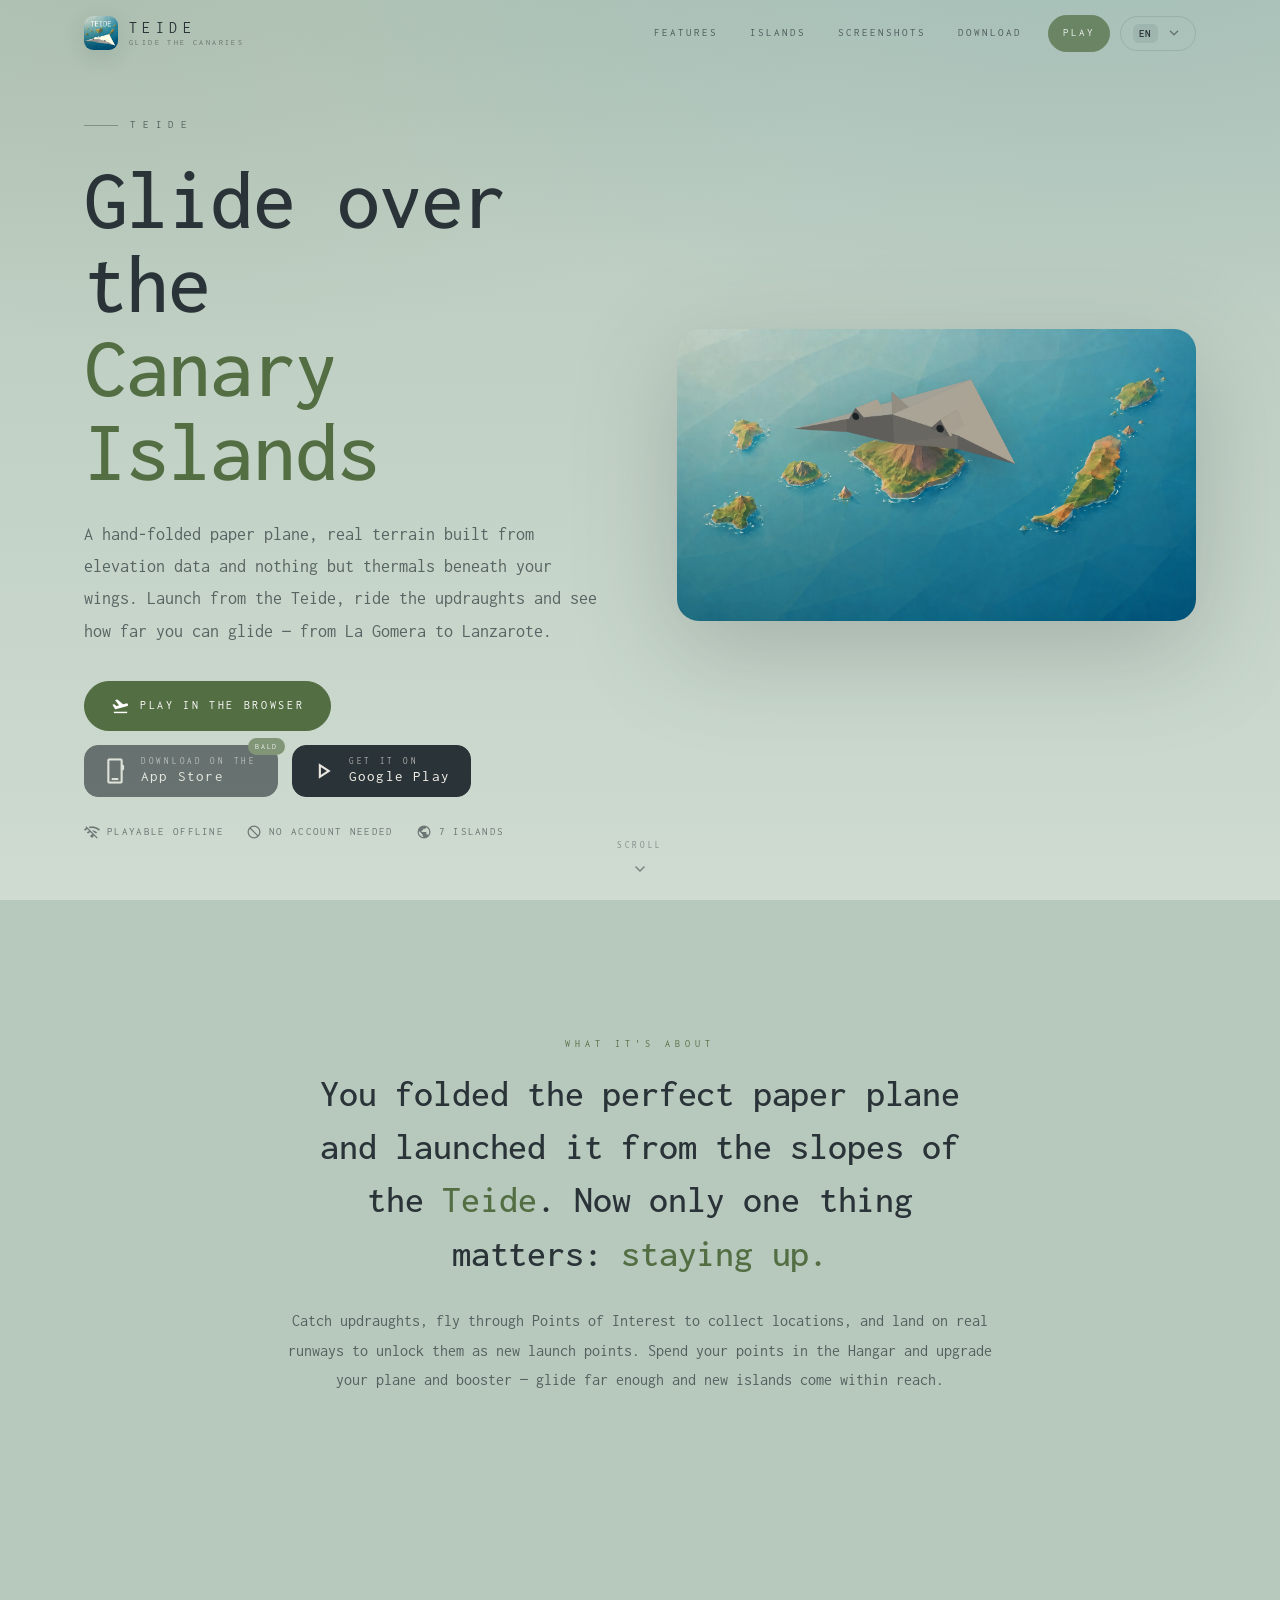
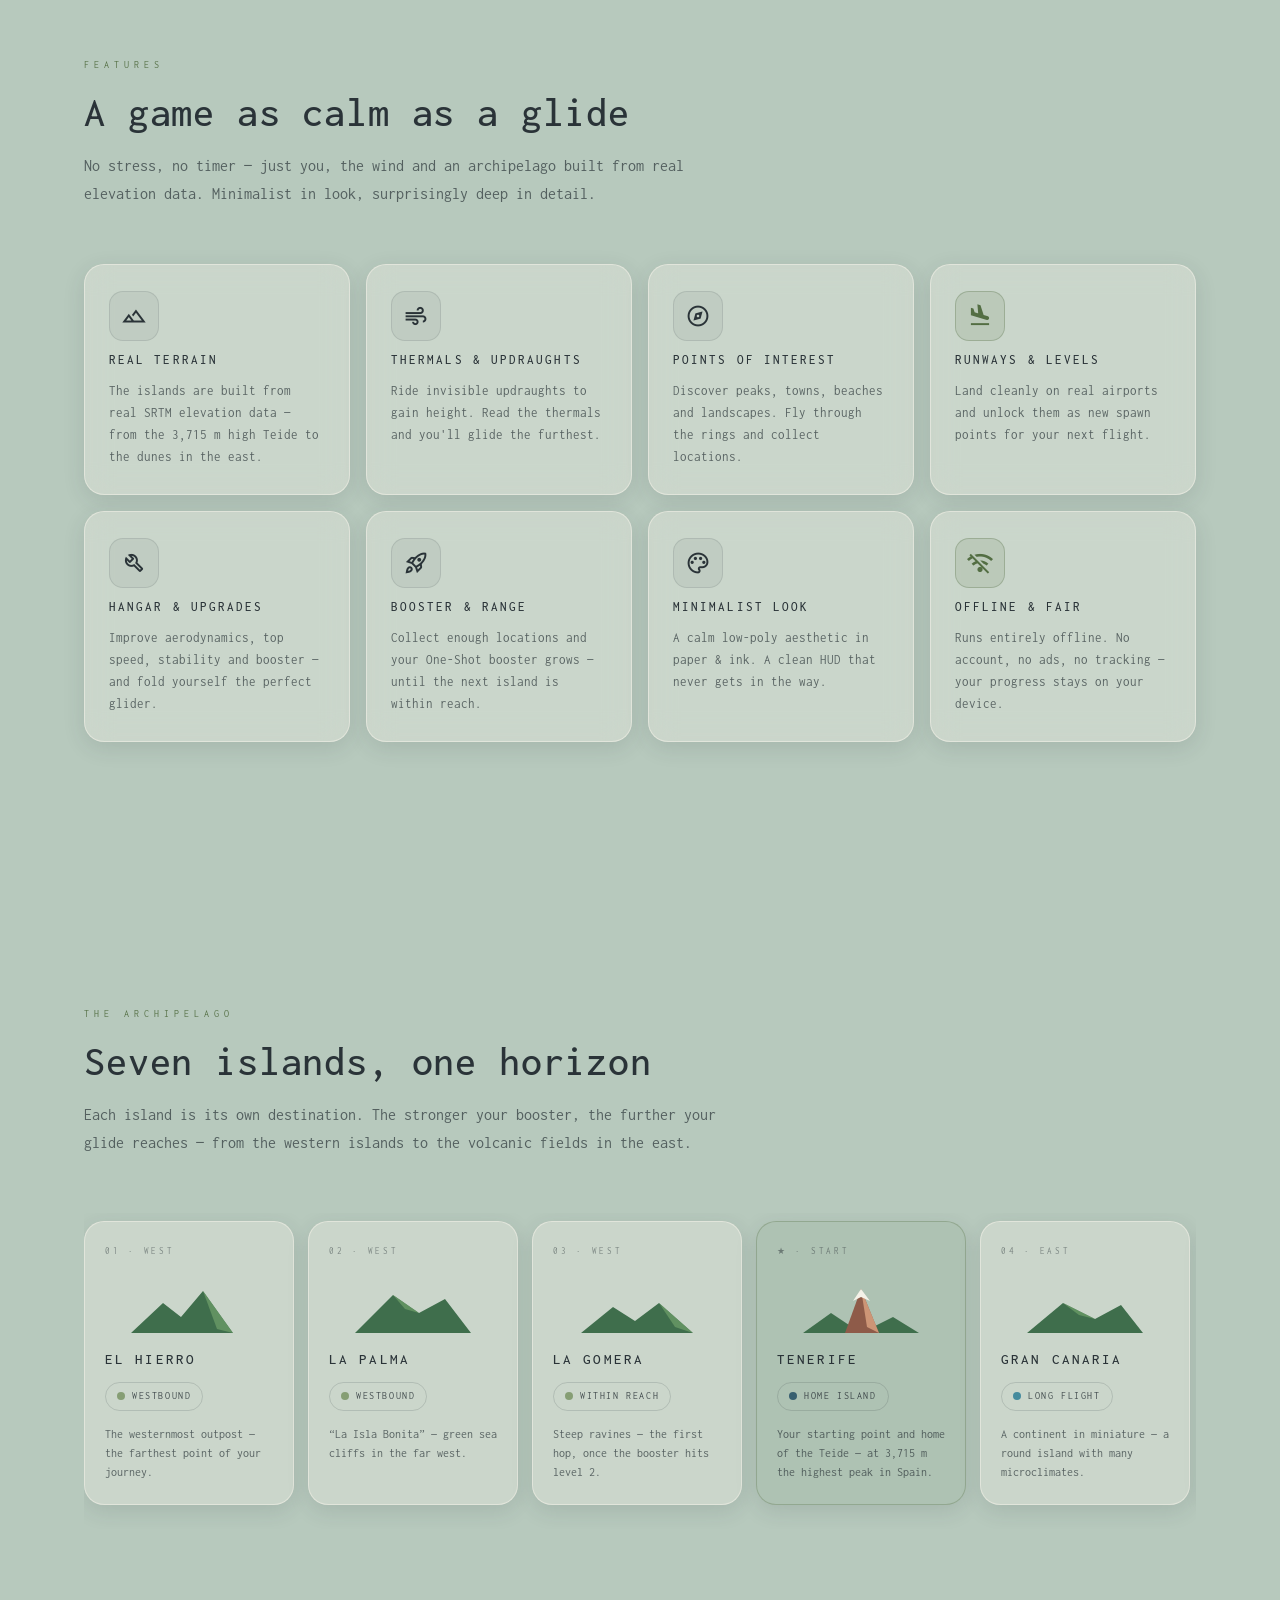
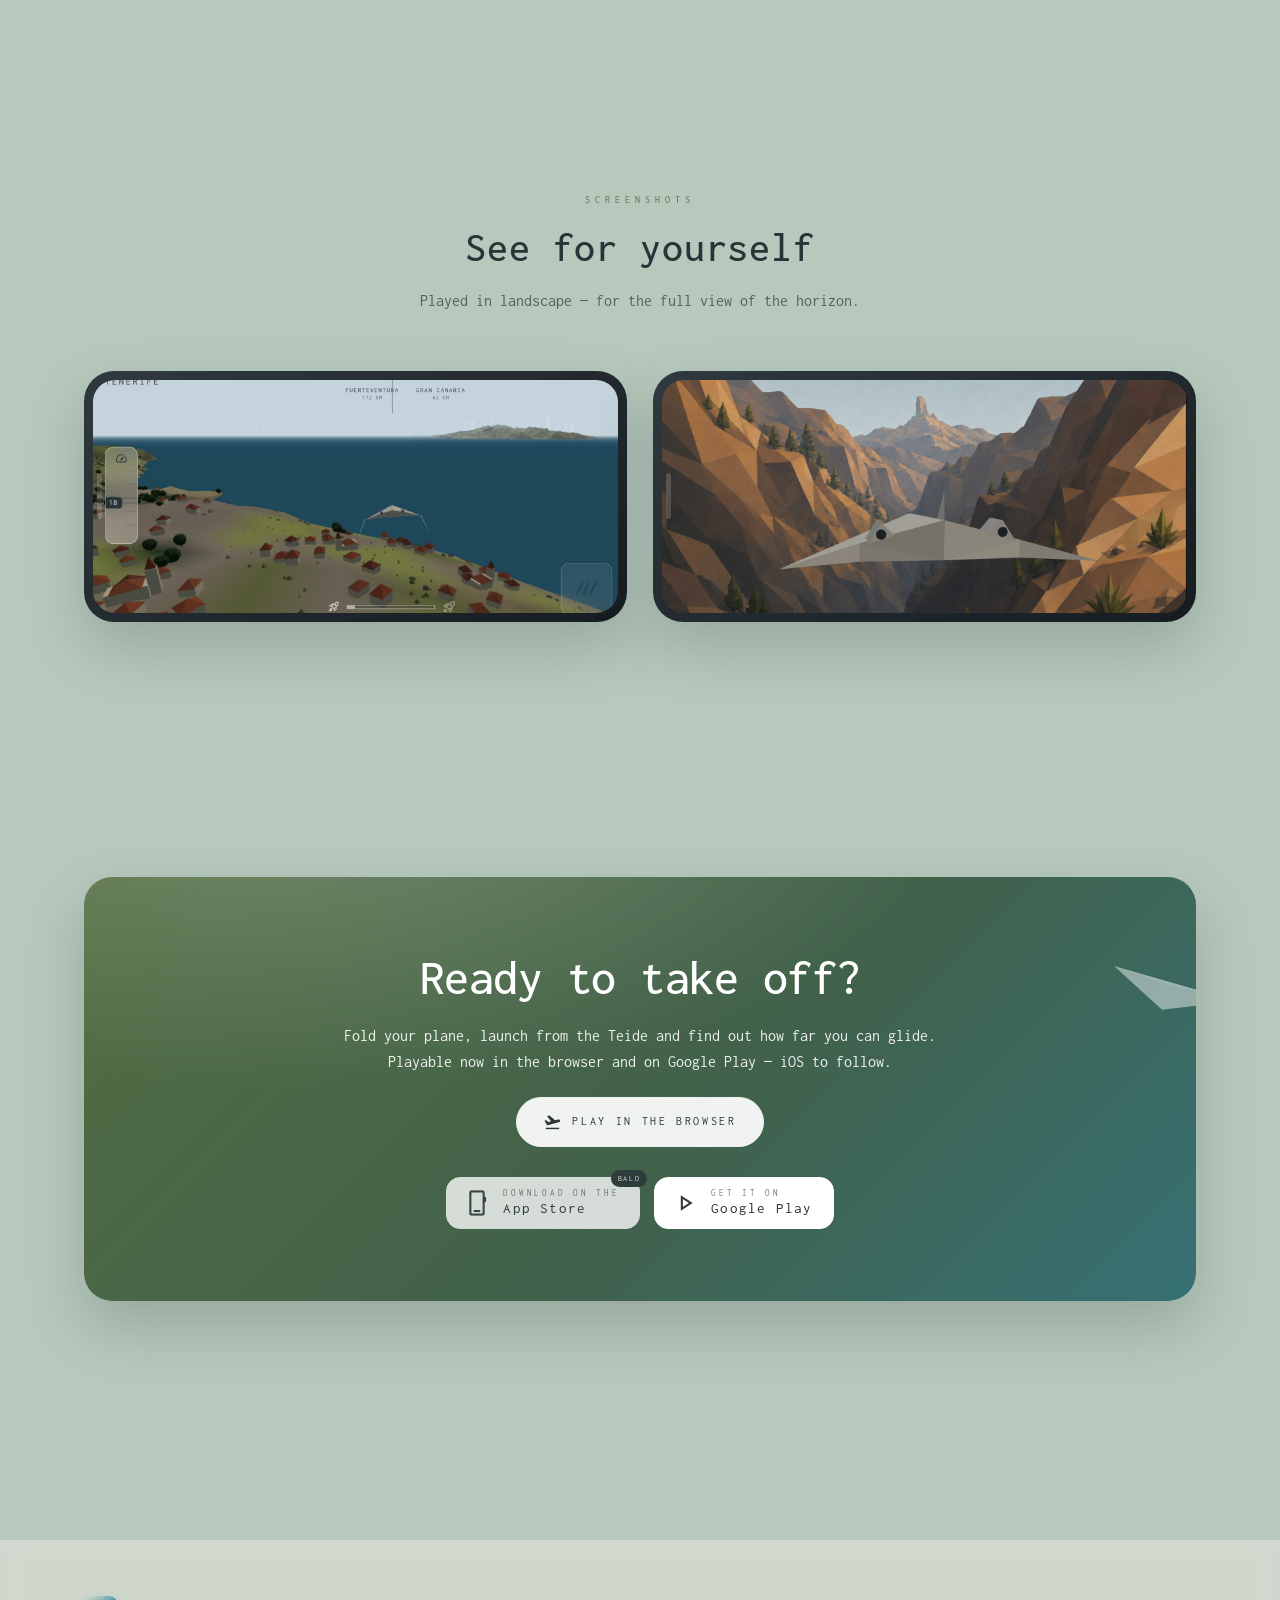
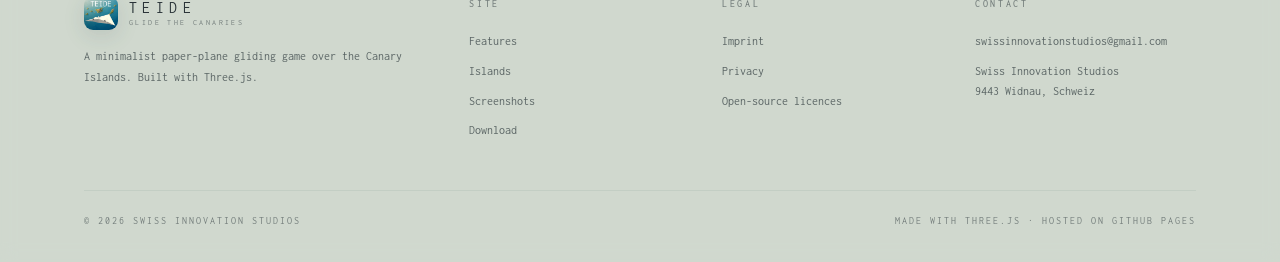
==== commit f55810e4: "Deploy website ef0d3137d10824d6e8d957bf953fb44c20b71798 from GabRealityy/teide-glide-the-canaries Ga" ====
--- a/index.html
+++ b/index.html
@@ -22,7 +22,7 @@
 <meta property="og:url" content="https://swissinnovationstudios.github.io/teide/">
 <meta name="twitter:card" content="summary_large_image">
 
-<link rel="stylesheet" href="css/styles.css?v=20260625">
+<link rel="stylesheet" href="css/styles.css?v=20260717">
 </head>
 <body>
 
@@ -89,7 +89,7 @@
       </div>
       <div class="hero-meta">
         <span><span class="material-symbols-outlined">wifi_off</span> <span data-i18n="hero.metaOffline">Offline spielbar</span></span>
-        <span><span class="material-symbols-outlined">block</span> <span data-i18n="hero.metaNoAds">Keine Werbung</span></span>
+        <span><span class="material-symbols-outlined">block</span> <span data-i18n="hero.metaNoAds">Kein Konto nötig</span></span>
         <span><span class="material-symbols-outlined">public</span> <span data-i18n="hero.metaIslands">7 Inseln</span></span>
       </div>
     </div>
@@ -357,7 +357,7 @@
   </div>
 </footer>
 
-<script src="js/i18n.js?v=20260625"></script>
-<script src="js/main.js?v=20260625"></script>
+<script src="js/i18n.js?v=20260717"></script>
+<script src="js/main.js?v=20260717"></script>
 </body>
 </html>
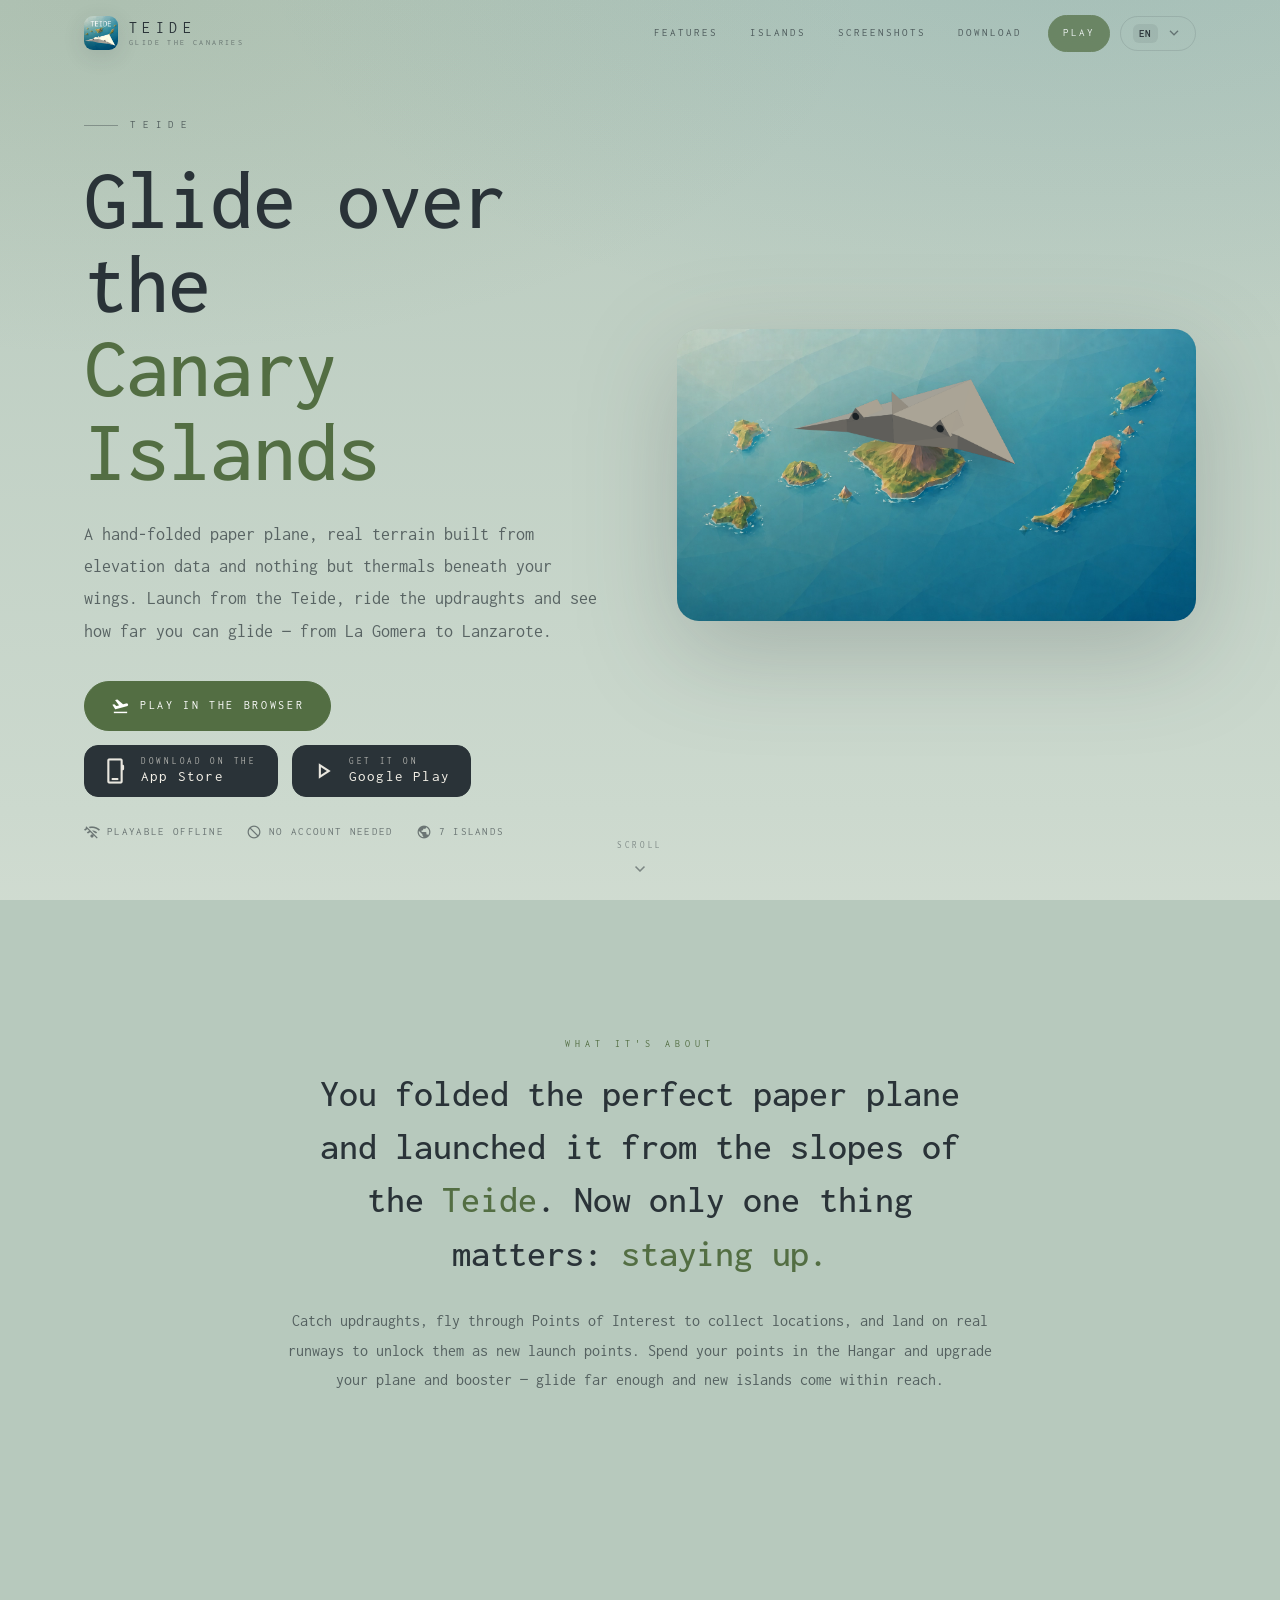
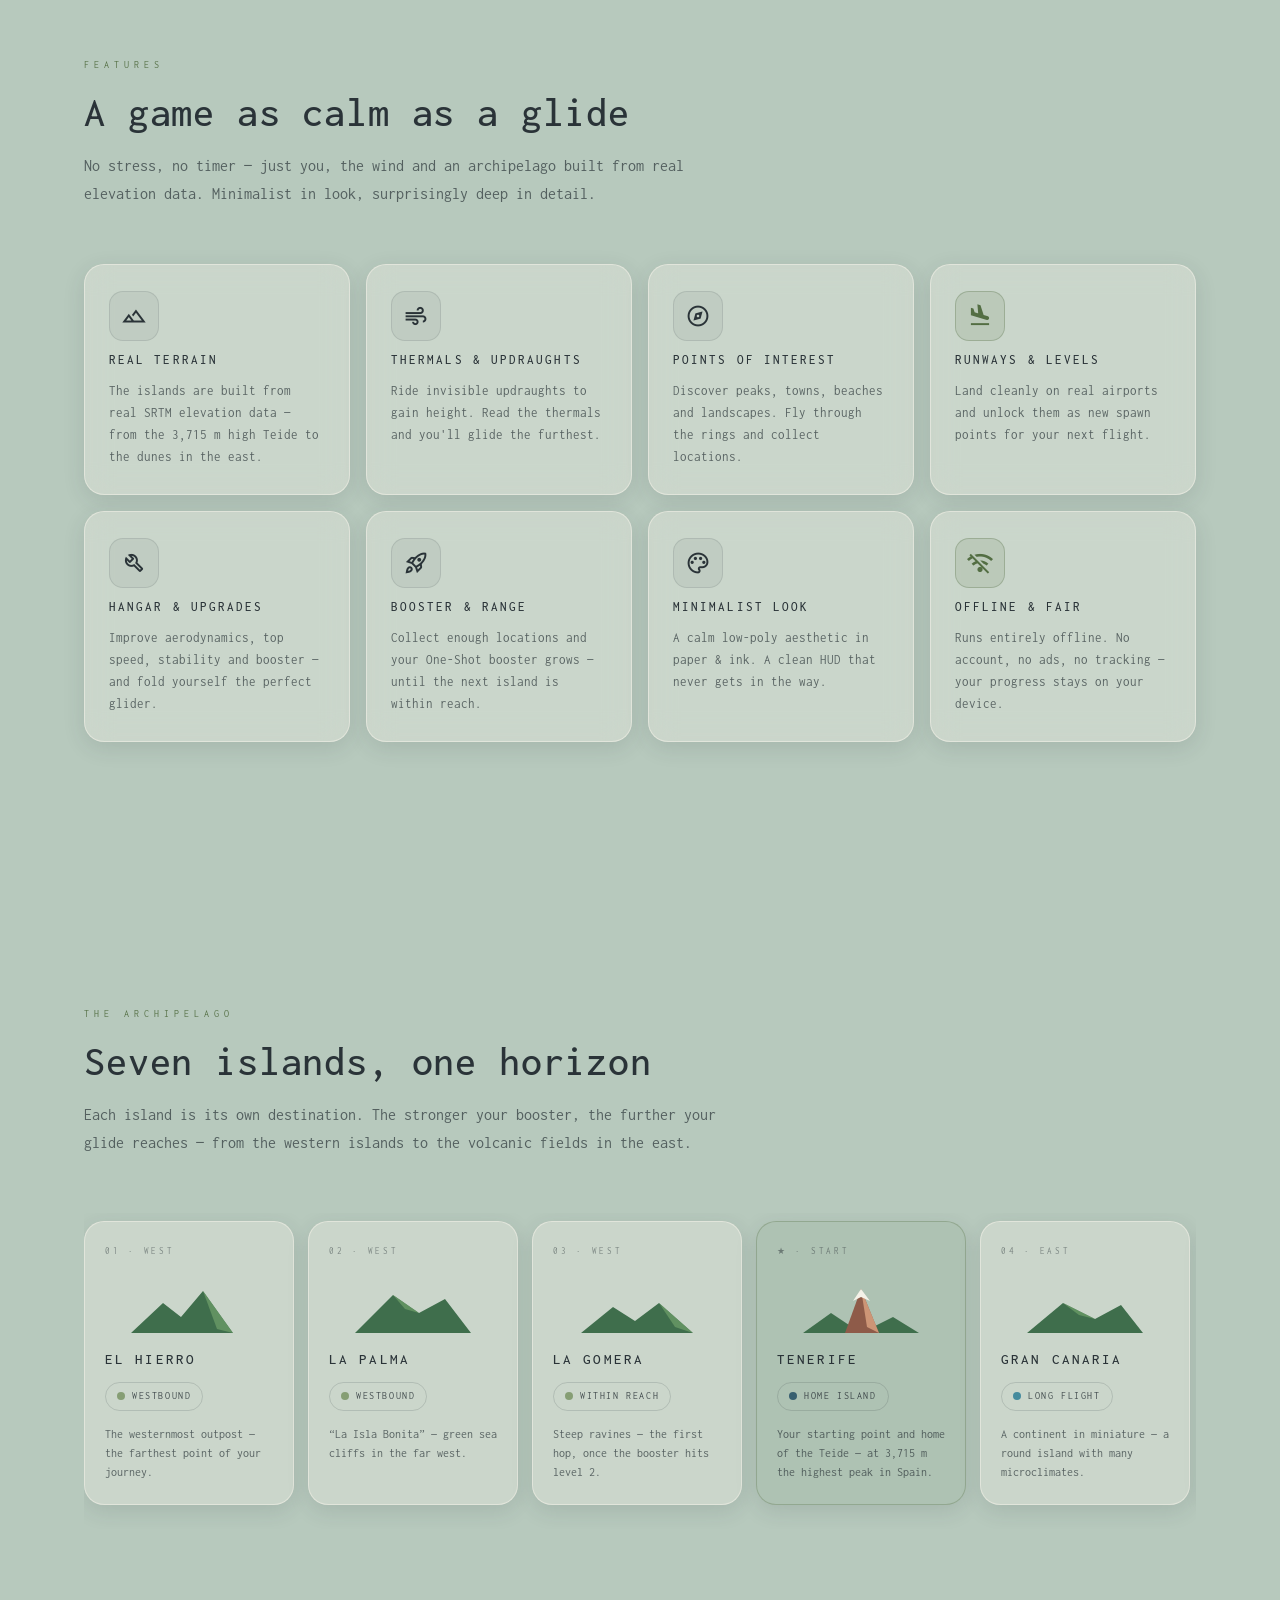
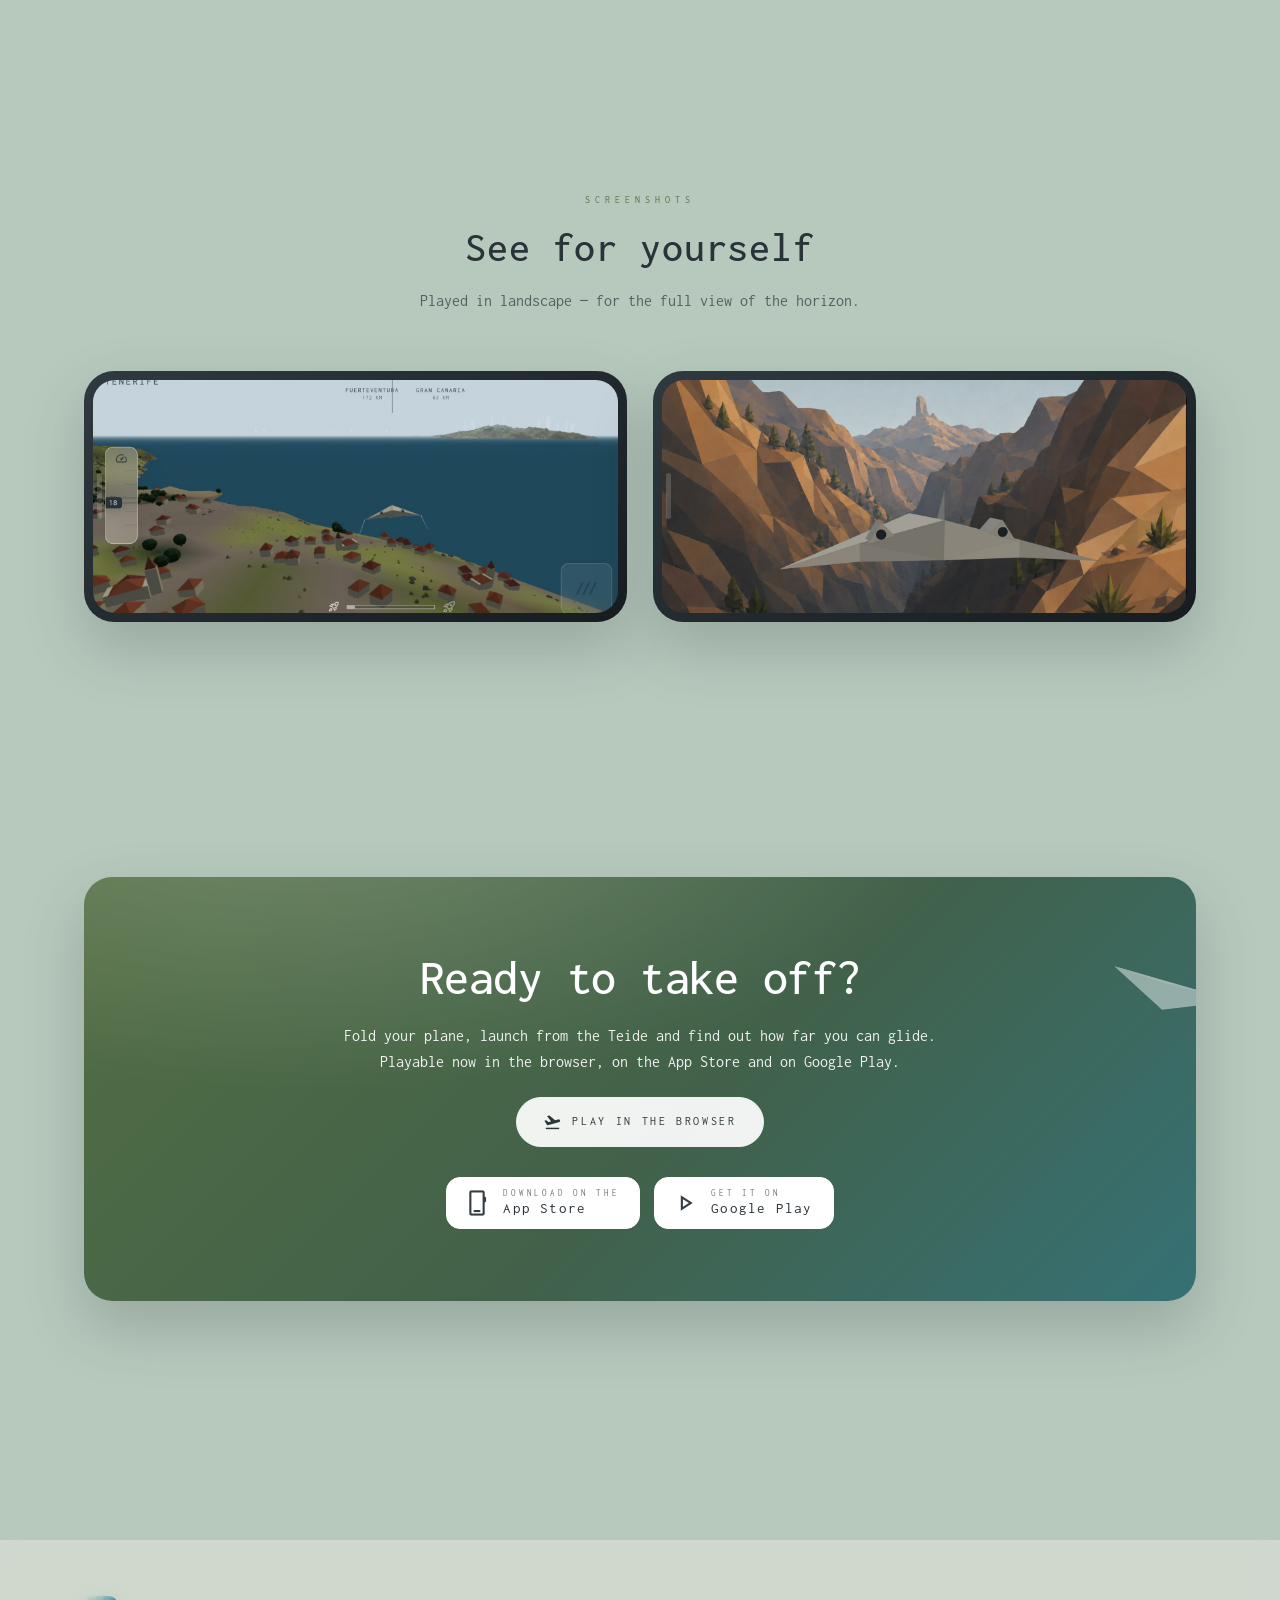
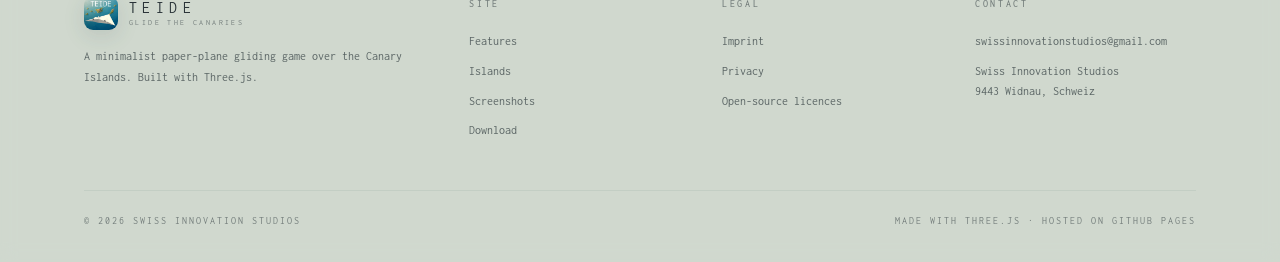
==== commit f59a89ad: "Deploy website 6081292e27f319ab05630bee7ddd7a4050a4f115 from GabRealityy/teide-glide-the-canaries Ga" ====
--- a/index.html
+++ b/index.html
@@ -22,7 +22,7 @@
 <meta property="og:url" content="https://swissinnovationstudios.github.io/teide/">
 <meta name="twitter:card" content="summary_large_image">
 
-<link rel="stylesheet" href="css/styles.css?v=20260717">
+<link rel="stylesheet" href="css/styles.css?v=20261001">
 </head>
 <body>
 
@@ -75,9 +75,9 @@
         <a class="btn btn-coral" href="https://swissinnovationstudios.github.io/teide-game/">
           <span class="material-symbols-outlined">flight_takeoff</span> <span data-i18n="cta.playBrowser">Im Browser spielen</span>
         </a>
-        <!-- Google Play live; App Store bleibt "bald" bis iOS-Release (ROADMAP IOS-1) -->
+        <!-- App Store + Google Play live (ROADMAP IOS-7) -->
         <div class="store-badges">
-          <a class="store-badge is-soon" href="#" aria-disabled="true" data-i18n-attr="aria-label:store.appStoreSoon" aria-label="App Store (bald)">
+          <a class="store-badge" href="https://apps.apple.com/app/id6789296490" target="_blank" rel="noopener" data-i18n-attr="aria-label:store.appStoreAria" aria-label="Im App Store laden">
             <span class="material-symbols-outlined">phone_iphone</span>
             <span class="store-badge-text"><small data-i18n="store.appStorePre">Laden im</small><span>App&nbsp;Store</span></span>
           </a>
@@ -293,16 +293,16 @@
       <h2 data-i18n="cta.title">Bereit zum Abheben?</h2>
       <p data-i18n="cta.body">
         Falte deinen Flieger, starte vom Teide und finde heraus, wie weit du gleiten
-        kannst. Jetzt im Browser und bei Google Play spielbar — iOS folgt.
+        kannst. Jetzt im Browser, im App Store und bei Google Play spielbar.
       </p>
       <p style="margin-top:-8px;">
         <a class="btn btn-light" href="https://swissinnovationstudios.github.io/teide-game/">
           <span class="material-symbols-outlined">flight_takeoff</span> <span data-i18n="cta.playBrowser">Im Browser spielen</span>
         </a>
       </p>
-      <!-- Google Play live; App Store bleibt "bald" bis iOS-Release (ROADMAP IOS-1) -->
+      <!-- App Store + Google Play live (ROADMAP IOS-7) -->
       <div class="store-badges">
-        <a class="store-badge is-soon" href="#" aria-disabled="true" data-i18n-attr="aria-label:store.appStoreSoon" aria-label="App Store (bald)">
+        <a class="store-badge" href="https://apps.apple.com/app/id6789296490" target="_blank" rel="noopener" data-i18n-attr="aria-label:store.appStoreAria" aria-label="Im App Store laden">
           <span class="material-symbols-outlined">phone_iphone</span>
           <span class="store-badge-text"><small data-i18n="store.appStorePre">Laden im</small><span>App&nbsp;Store</span></span>
         </a>
@@ -357,7 +357,7 @@
   </div>
 </footer>
 
-<script src="js/i18n.js?v=20260717"></script>
-<script src="js/main.js?v=20260717"></script>
+<script src="js/i18n.js?v=20261001"></script>
+<script src="js/main.js?v=20261001"></script>
 </body>
 </html>
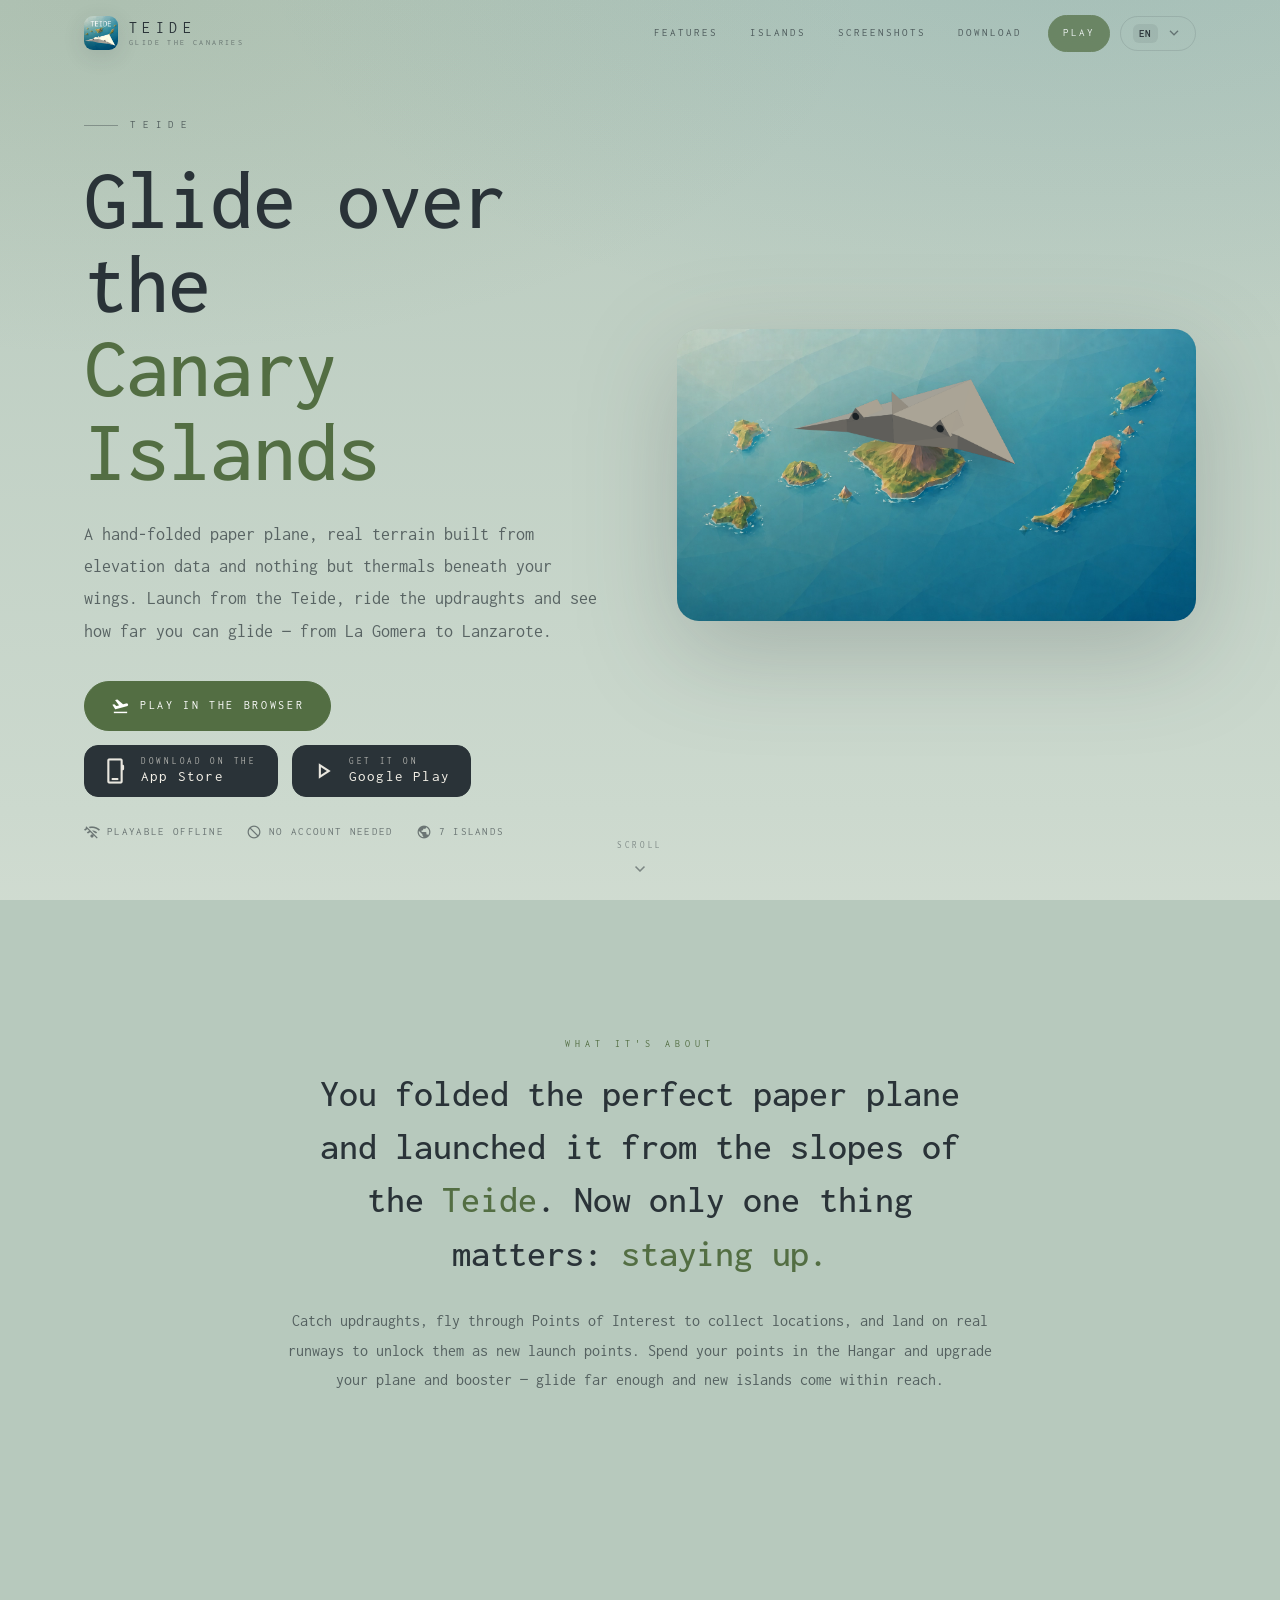
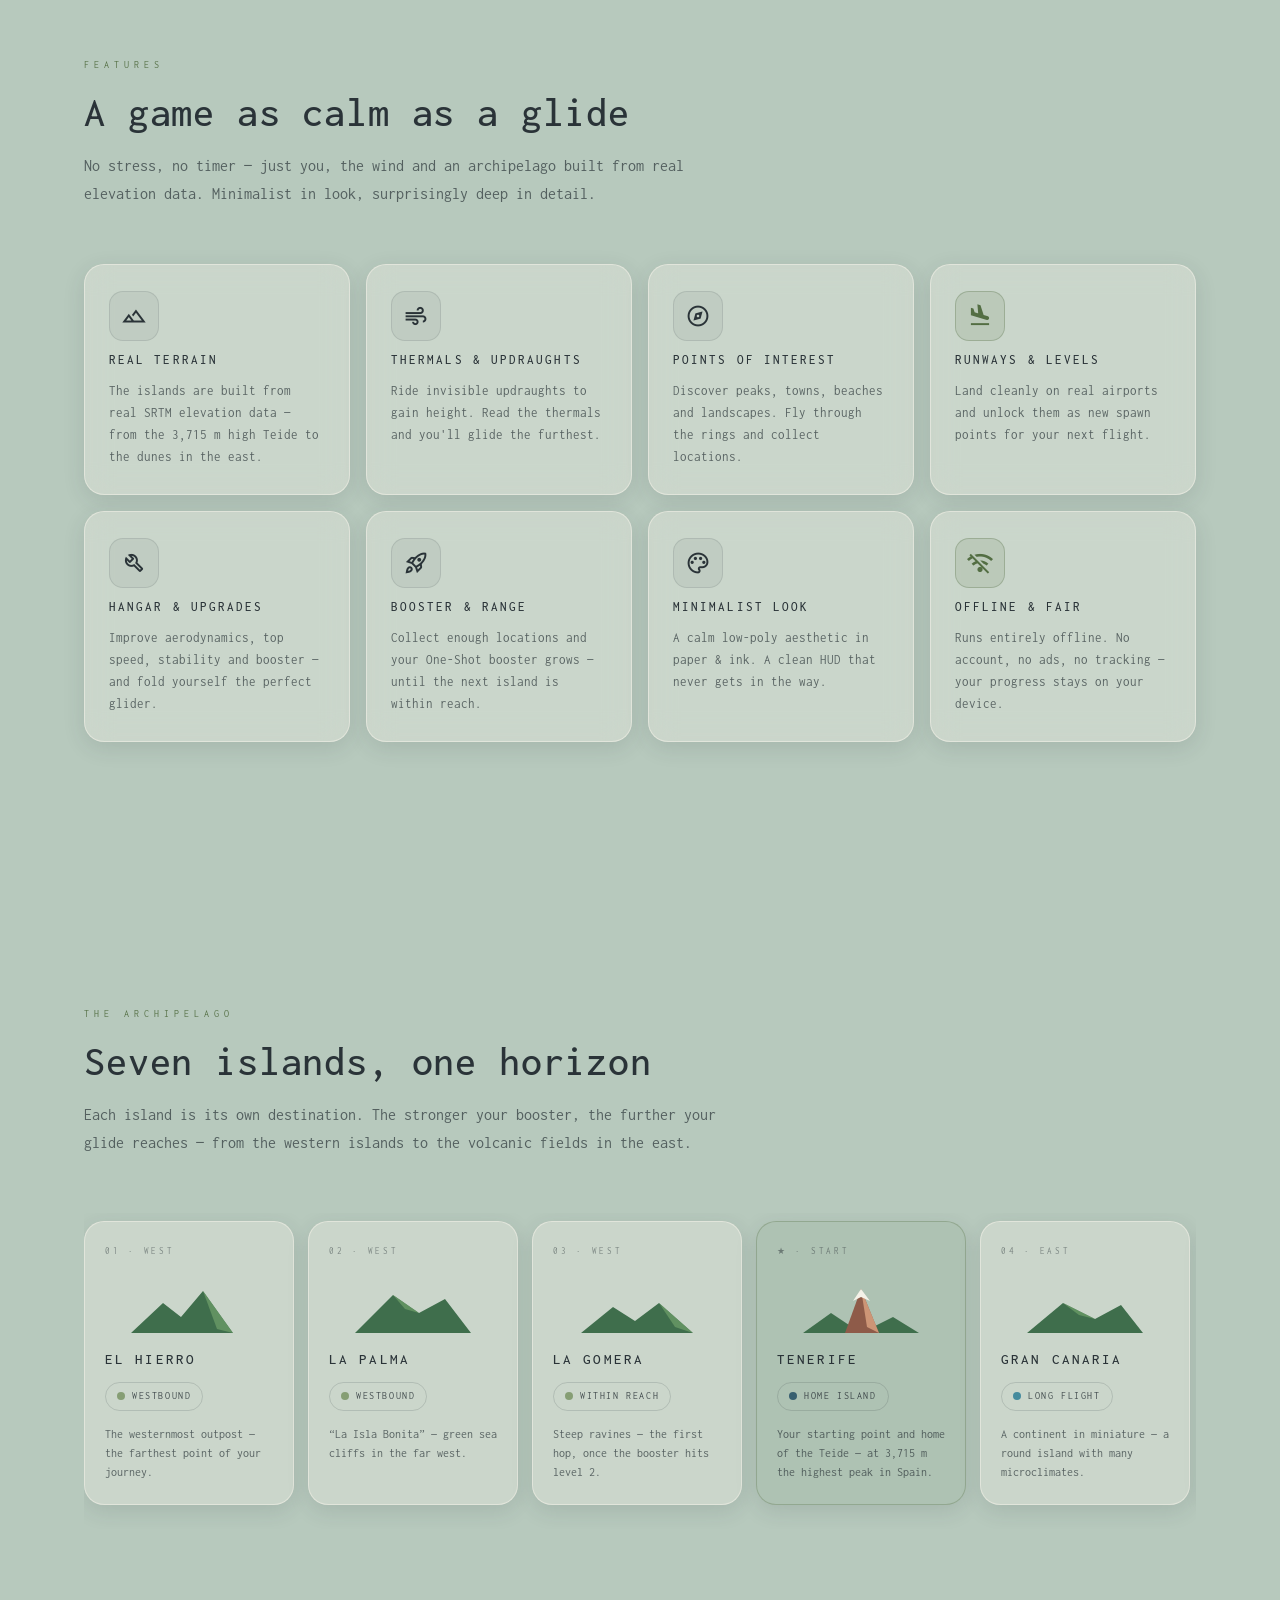
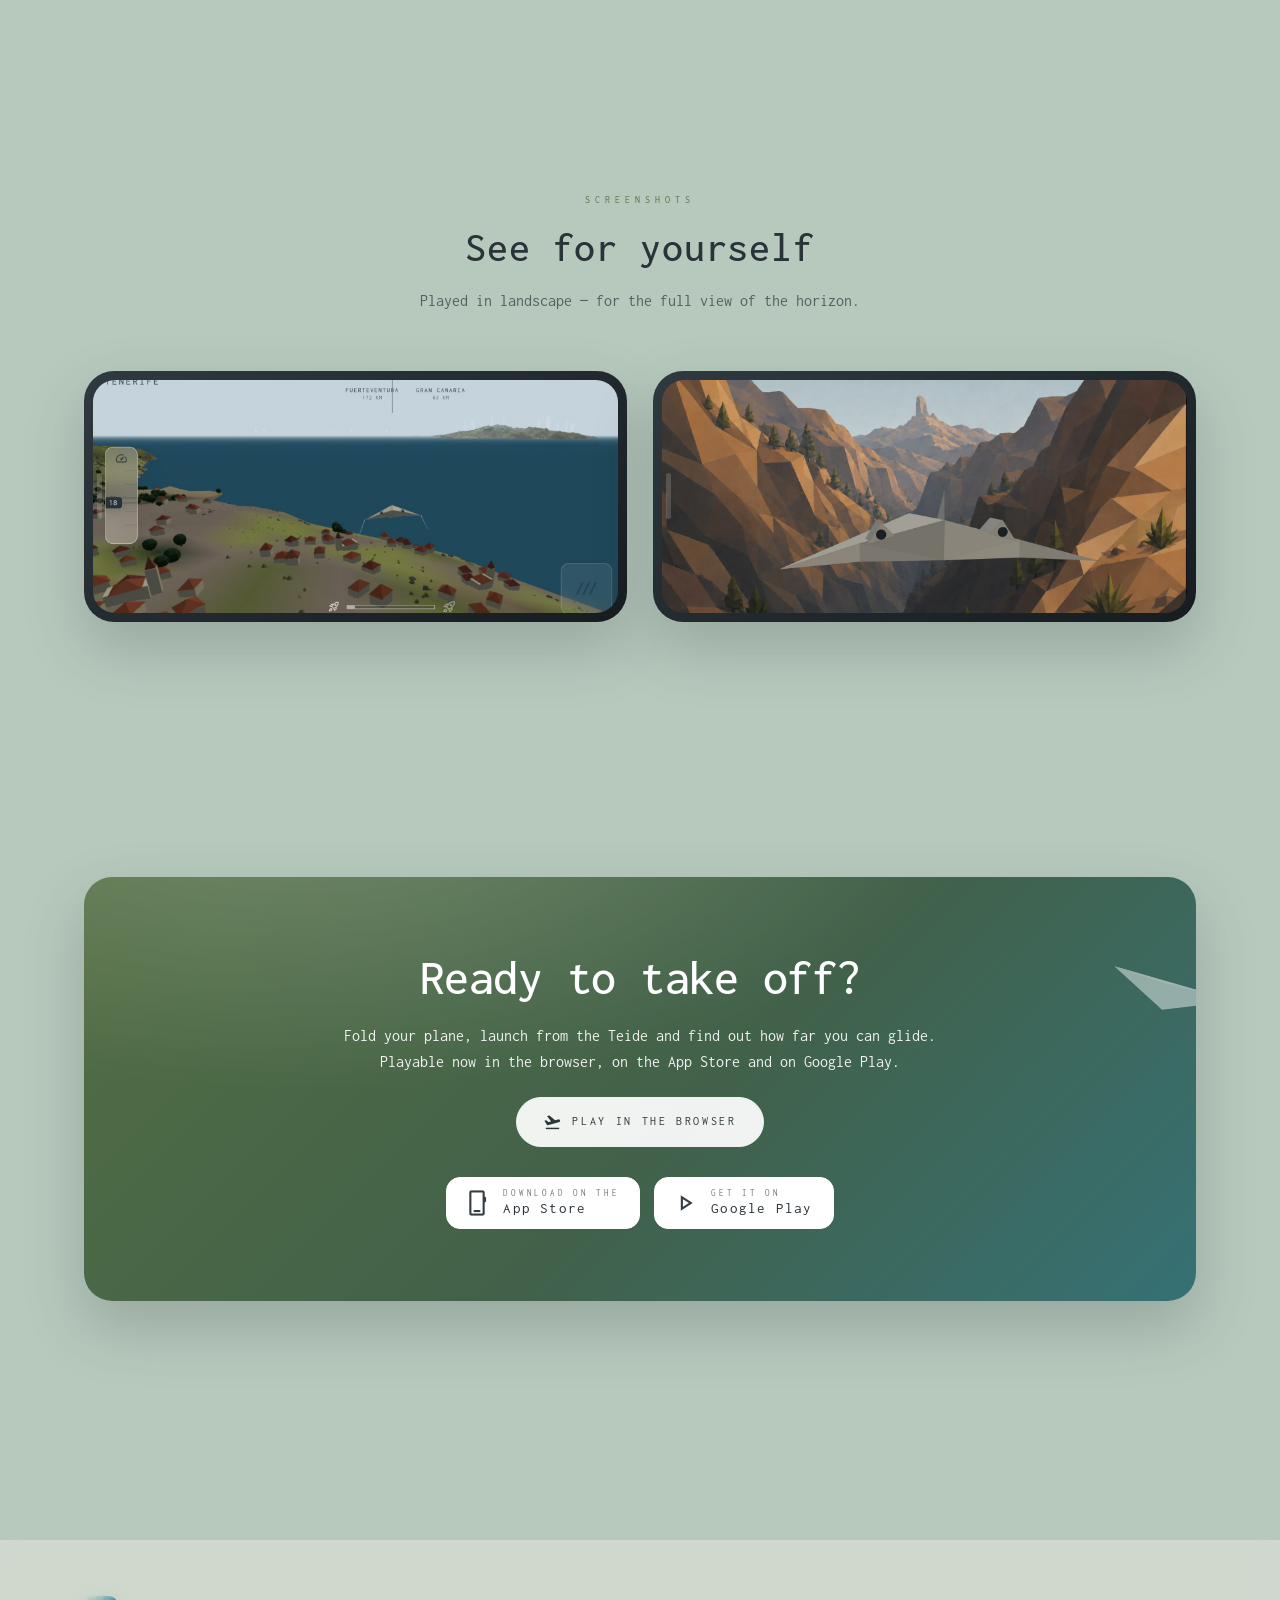
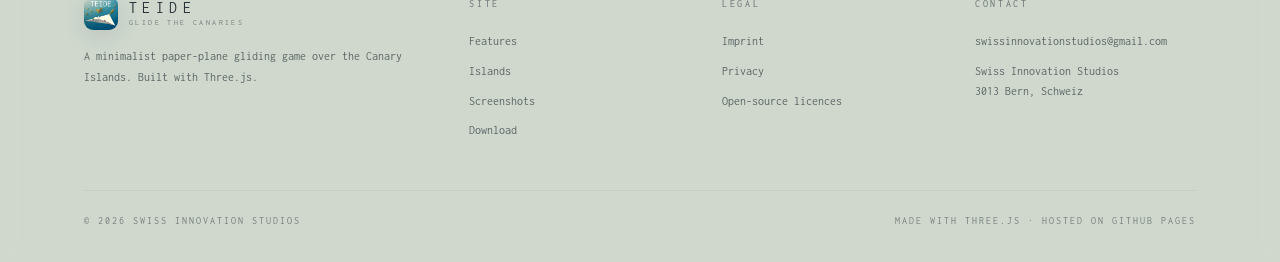
==== commit 841d0bed: "Deploy website 4ac12f95eadebaadc9ede4901656cc7979548f8d from GabRealityy/teide-glide-the-canaries Ga" ====
--- a/index.html
+++ b/index.html
@@ -347,7 +347,7 @@
       <div class="footer-col">
         <h4 data-i18n="footer.colContact">Kontakt</h4>
         <a href="mailto:swissinnovationstudios@gmail.com">swissinnovationstudios@gmail.com</a>
-        <p>Swiss Innovation Studios<br>9443 Widnau, Schweiz</p>
+        <p>Swiss Innovation Studios<br>3013 Bern, Schweiz</p>
       </div>
     </div>
     <div class="footer-bottom">
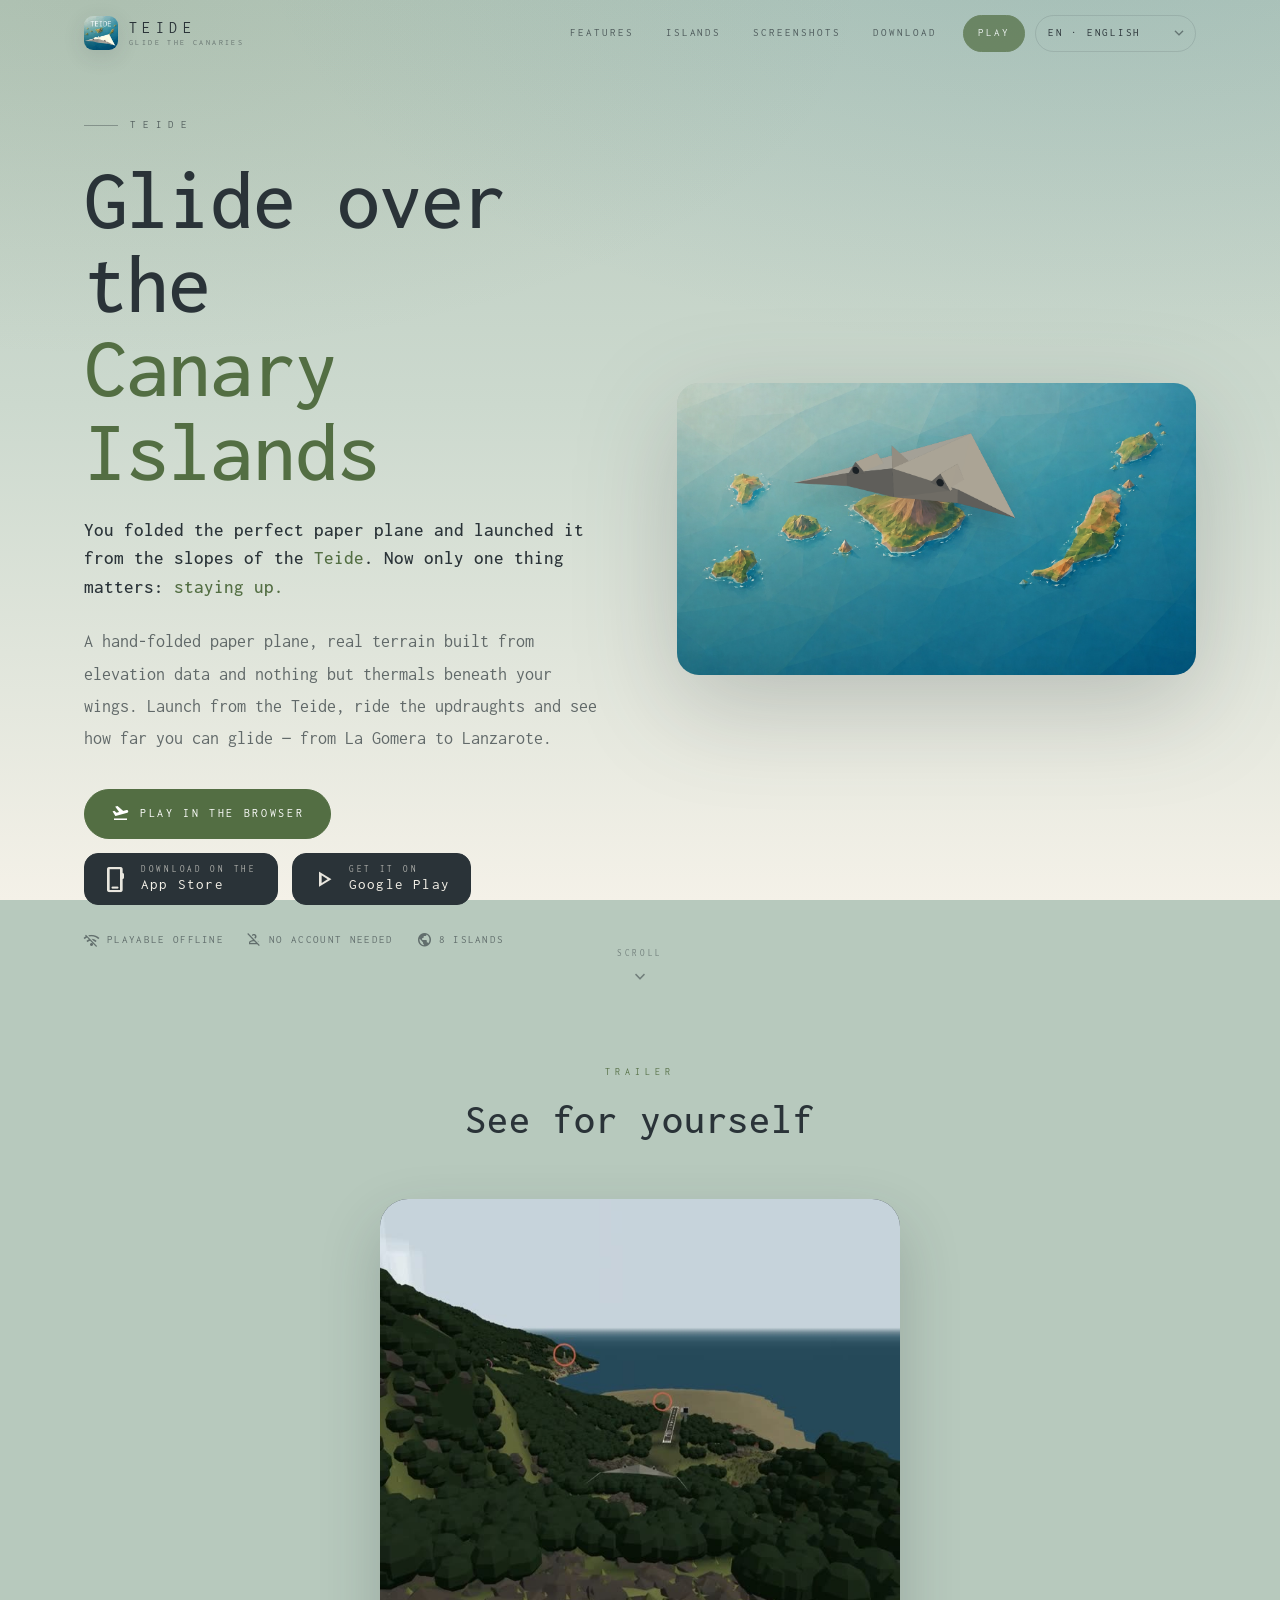
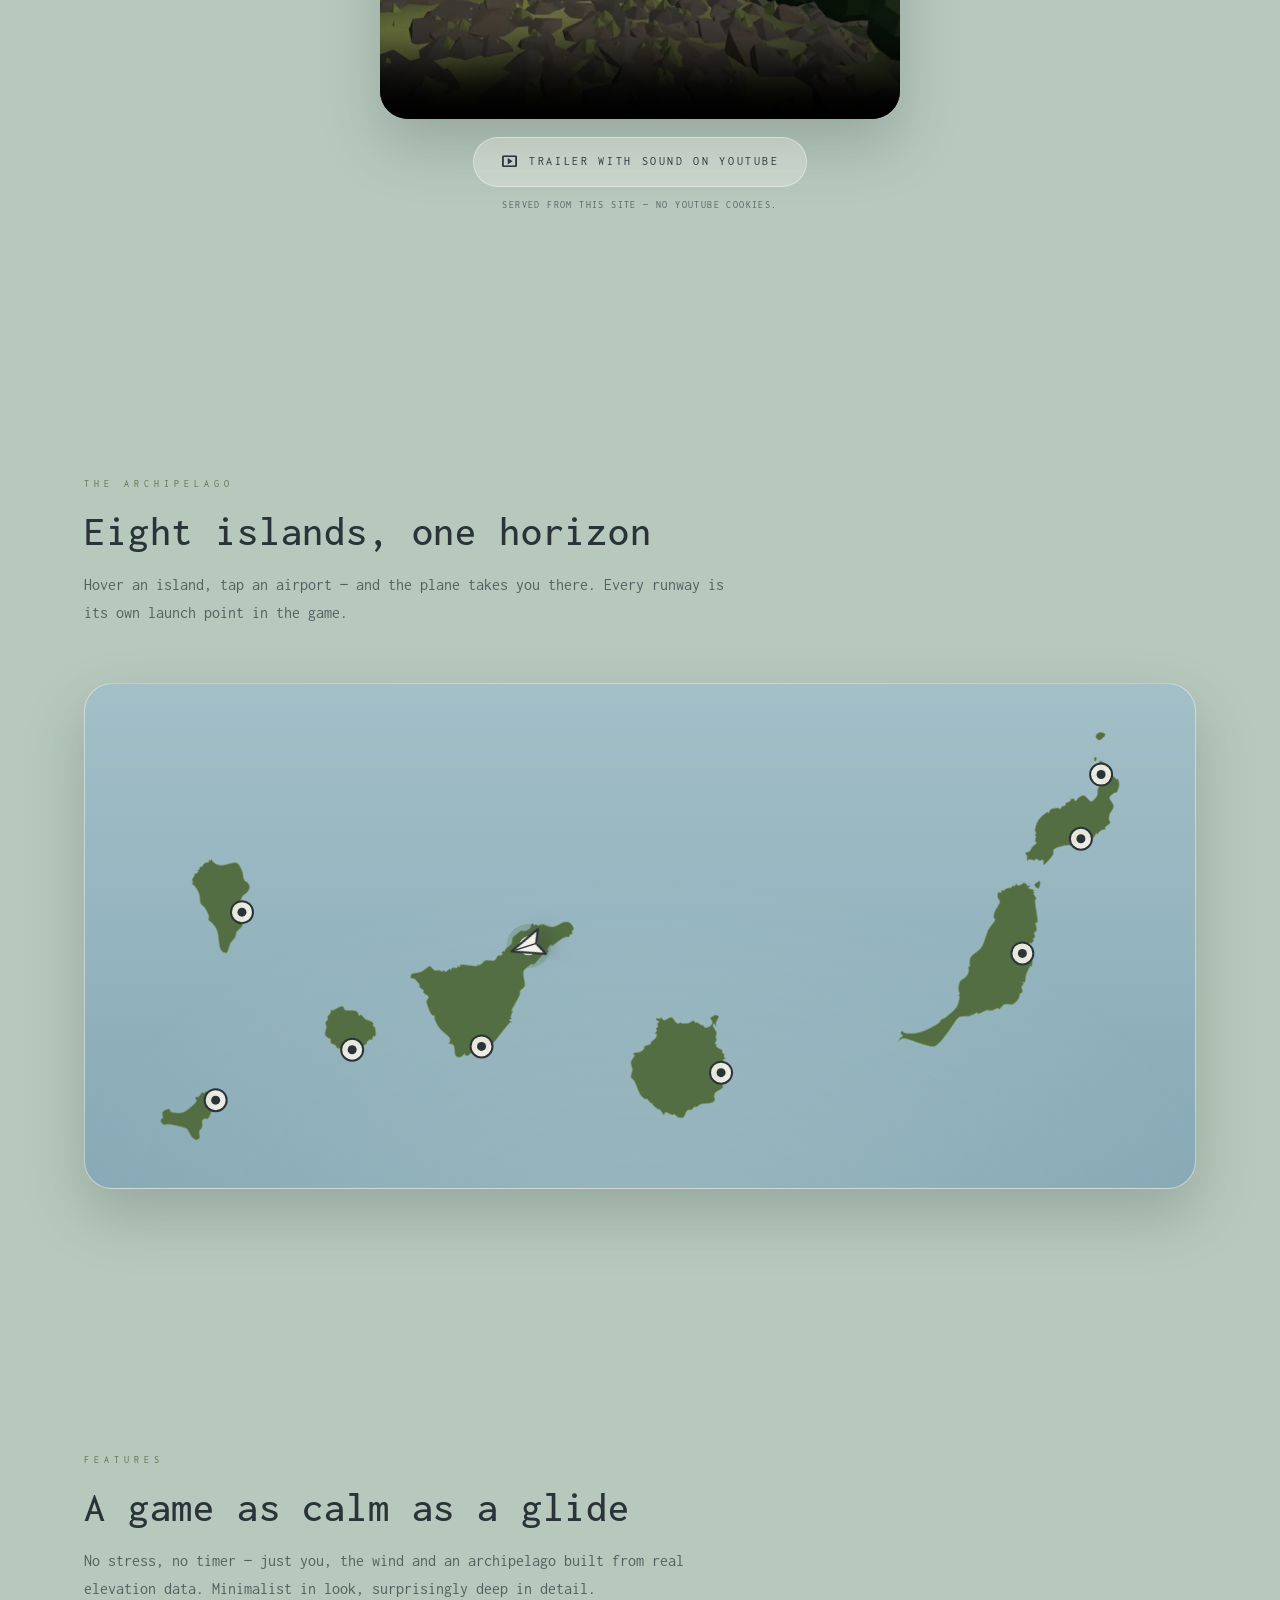
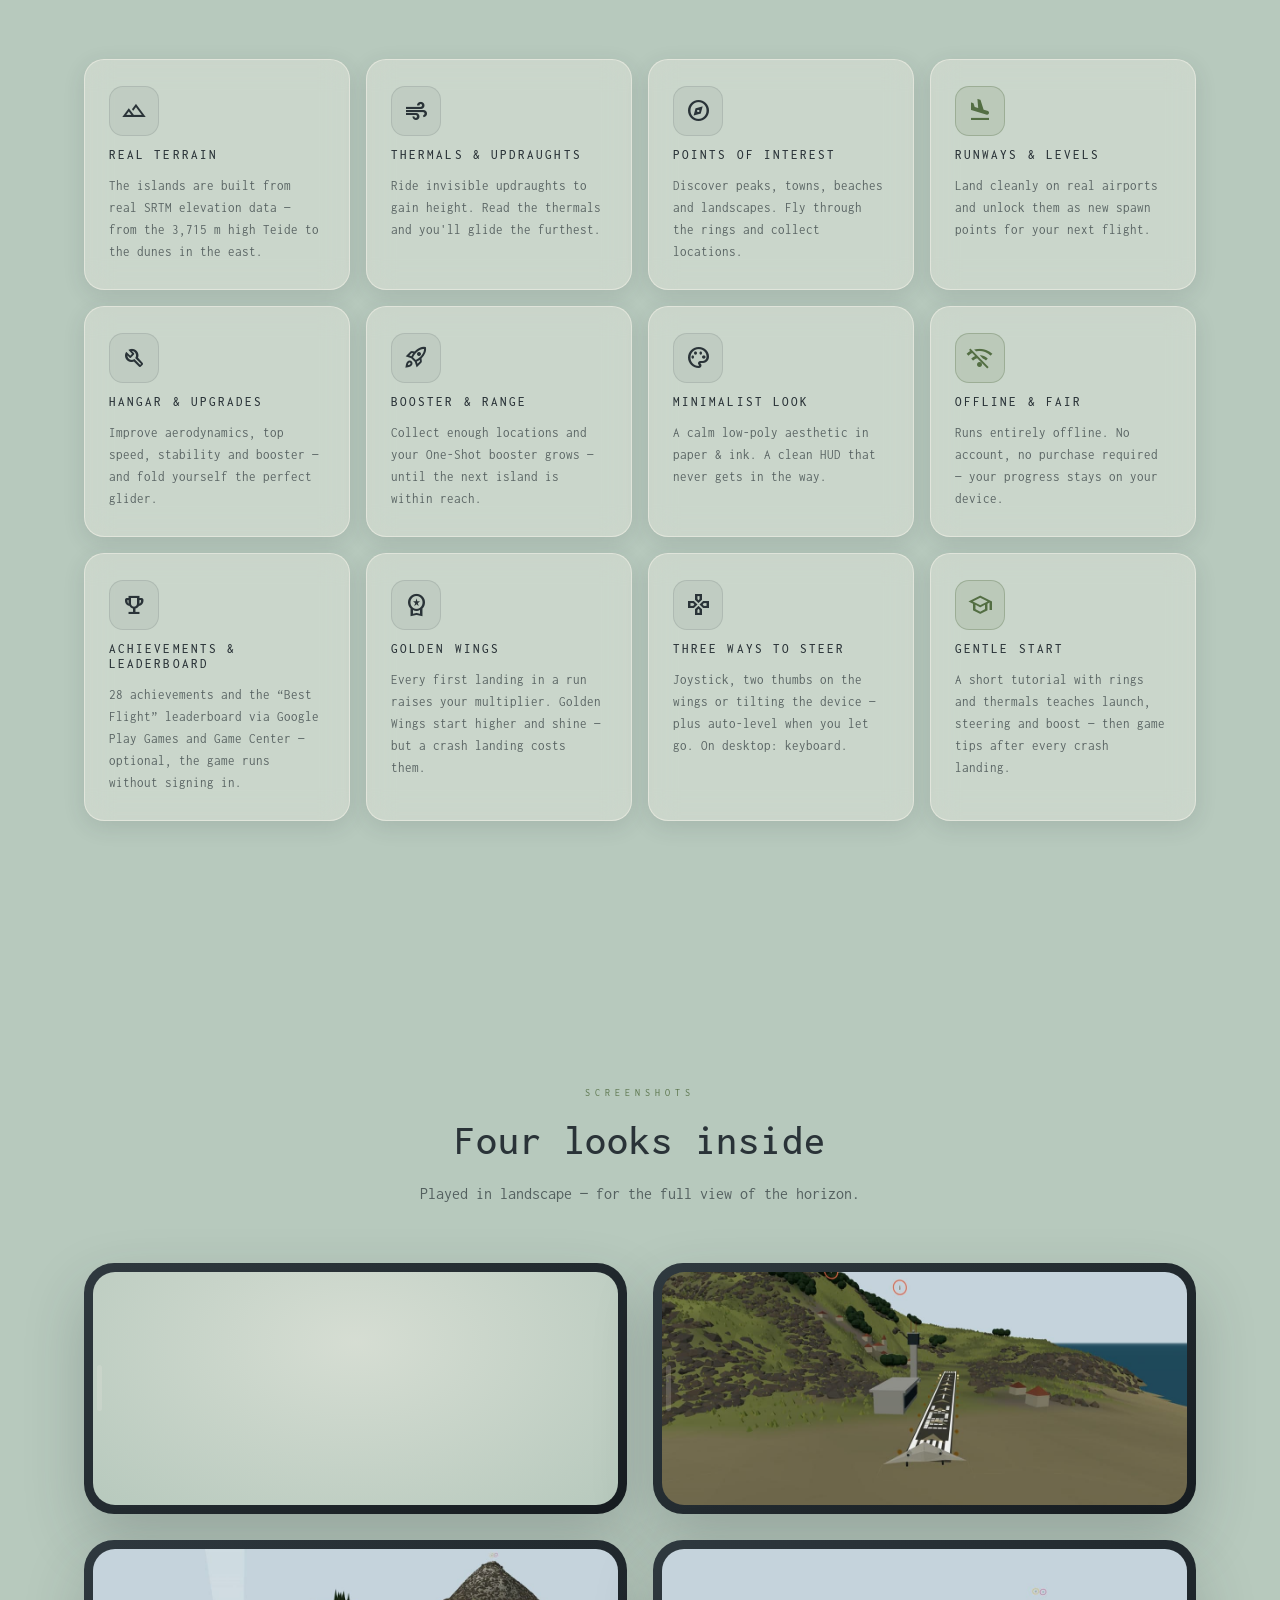
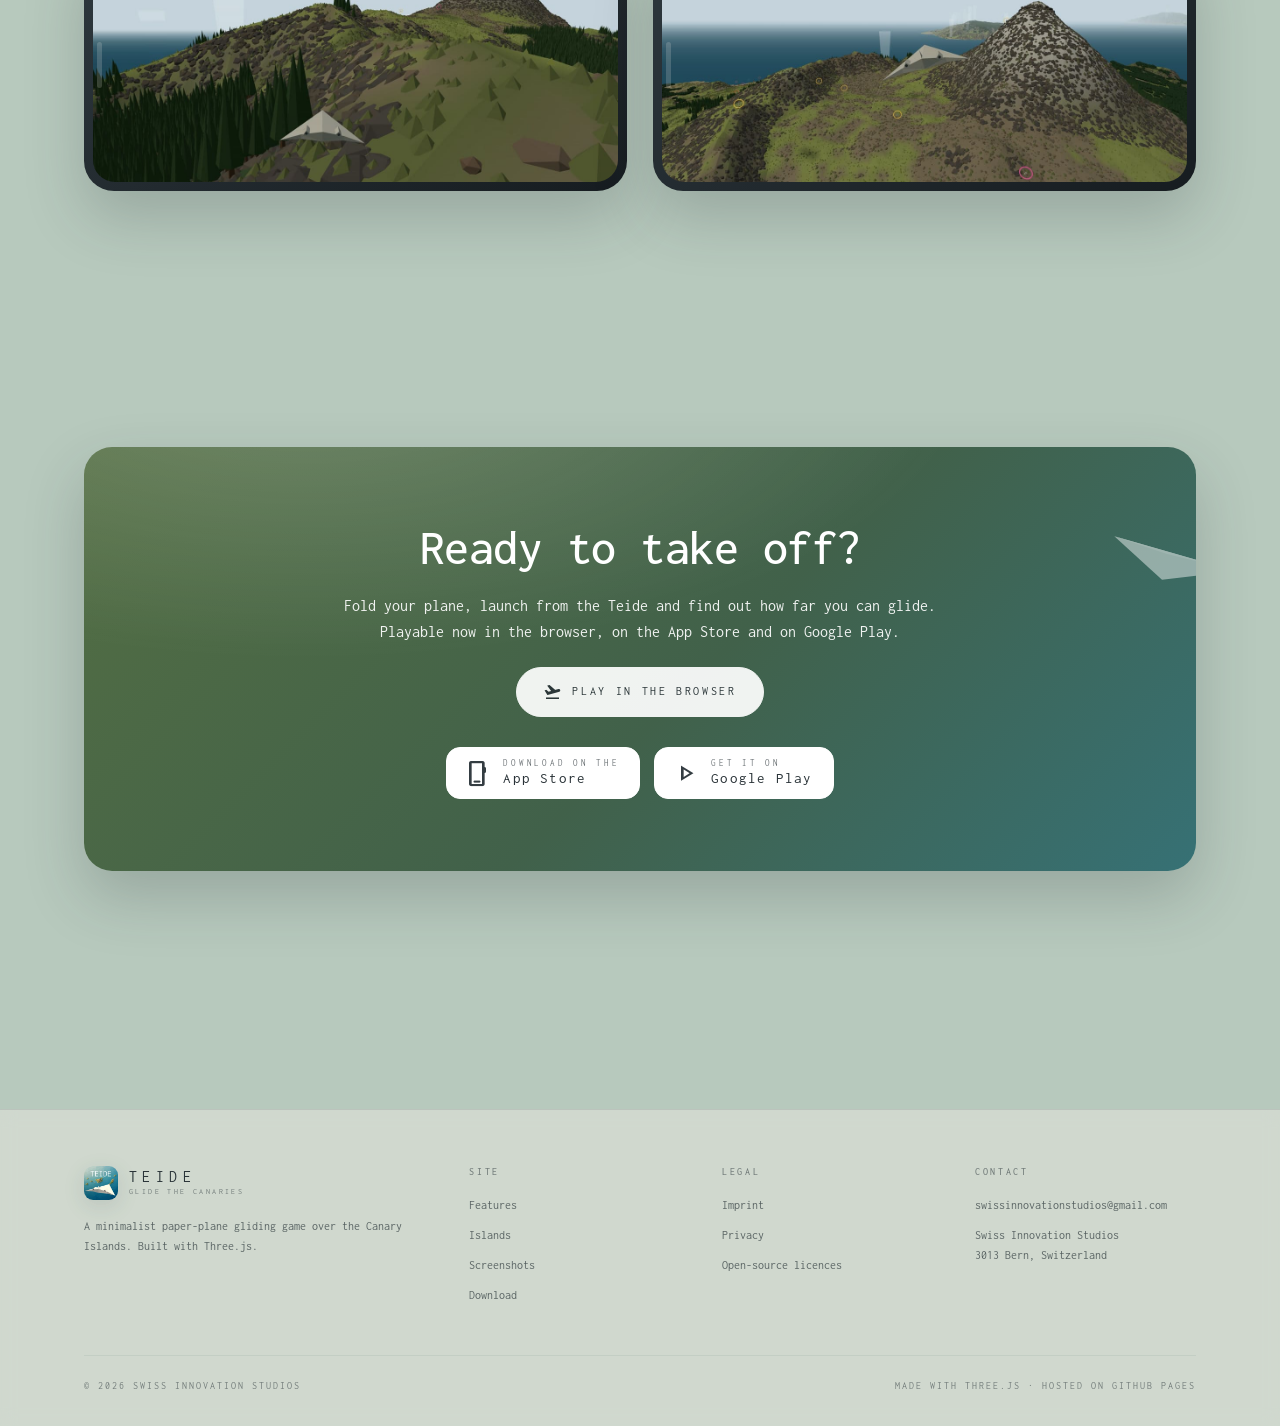
==== commit 8d3dd223: "Deploy website 72515240719a3f43a576f2fa8d7f28adb903239b from GabRealityy/teide-glide-the-canaries Ga" ====
--- a/index.html
+++ b/index.html
@@ -15,14 +15,74 @@
 <meta property="og:type" content="website">
 <meta property="og:title" content="Teide — Glide the Canaries">
 <meta property="og:description" data-i18n-attr="content:meta.og.desc" content="Minimalistisches Papierflieger-Gleitspiel über den Kanarischen Inseln.">
-<meta property="og:image" content="assets/og-image.jpg">
+<meta property="og:image" content="https://swissinnovationstudios.github.io/teide/assets/og-image.jpg">
 <meta property="og:image:width" content="1200">
 <meta property="og:image:height" content="622">
 <meta property="og:image:alt" content="Teide — Glide the Canaries">
 <meta property="og:url" content="https://swissinnovationstudios.github.io/teide/">
+<meta property="og:locale" content="de_CH">
 <meta name="twitter:card" content="summary_large_image">
-
-<link rel="stylesheet" href="css/styles.css?v=20261001">
+<link rel="canonical" href="https://swissinnovationstudios.github.io/teide/">
+
+<link rel="stylesheet" href="css/styles.css?v=20261028">
+
+<script type="application/ld+json">
+{
+  "@context": "https://schema.org",
+  "@type": "VideoGame",
+  "name": "Teide: Glide the Canaries",
+  "alternateName": "Teide",
+  "url": "https://swissinnovationstudios.github.io/teide/",
+  "image": "https://swissinnovationstudios.github.io/teide/assets/og-image.jpg",
+  "description": "Minimalistisches Papierflieger-Gleitspiel über den echten Kanarischen Inseln: Thermik reiten, Points of Interest entdecken, auf echten Pisten landen.",
+  "inLanguage": [
+    "de",
+    "en",
+    "es",
+    "fr",
+    "it",
+    "nl",
+    "pl"
+  ],
+  "genre": [
+    "Simulation",
+    "Casual"
+  ],
+  "gamePlatform": [
+    "Web browser",
+    "iOS",
+    "Android"
+  ],
+  "applicationCategory": "GameApplication",
+  "operatingSystem": "iOS, Android, Web",
+  "isAccessibleForFree": true,
+  "offers": {
+    "@type": "Offer",
+    "price": "0",
+    "priceCurrency": "CHF"
+  },
+  "author": {
+    "@type": "Organization",
+    "name": "Swiss Innovation Studios",
+    "url": "https://swissinnovationstudios.github.io/teide/"
+  },
+  "sameAs": [
+    "https://apps.apple.com/app/id6789296490",
+    "https://play.google.com/store/apps/details?id=com.swissinnovationstudios.teide",
+    "https://swissinnovationstudios.github.io/teide-game/"
+  ],
+  "trailer": {
+    "@type": "VideoObject",
+    "name": "Teide: Glide the Canaries – Trailer",
+    "description": "30-Sekunden-Trailer: Gleitflug über die Kanarischen Inseln.",
+    "thumbnailUrl": "https://swissinnovationstudios.github.io/teide/assets/trailer/teide-trailer-poster.jpg",
+    "contentUrl": "https://swissinnovationstudios.github.io/teide/assets/trailer/teide-trailer-1x1.mp4",
+    "embedUrl": "https://www.youtube.com/embed/O2XebXNFheA",
+    "uploadDate": "2026-10-26",
+    "duration": "PT30S"
+  }
+}
+</script>
 </head>
 <body>
 
@@ -30,14 +90,14 @@
 <header class="nav">
   <div class="wrap">
     <a class="brand" href="index.html" data-i18n-attr="aria-label:aria.brandHome" aria-label="Teide — Startseite">
-      <img class="brand-logo" src="assets/app-icon.png" alt="" width="34" height="34">
+      <img class="brand-logo" src="assets/app-icon-128.webp" alt="" width="34" height="34">
       <span class="brand-text">
         <span class="brand-name">Teide</span>
         <span class="brand-sub">Glide the Canaries</span>
       </span>
     </a>
     <div class="nav-end">
-      <nav class="nav-links" data-i18n-attr="aria-label:aria.mainNav" aria-label="Hauptnavigation">
+      <nav class="nav-links" id="primary-nav" data-i18n-attr="aria-label:aria.mainNav" aria-label="Hauptnavigation">
         <a href="#features" data-i18n="nav.features">Features</a>
         <a href="#inseln" data-i18n="nav.islands">Inseln</a>
         <a href="#screenshots" data-i18n="nav.screenshots">Screenshots</a>
@@ -45,13 +105,19 @@
         <a class="btn btn-coral nav-cta" href="https://swissinnovationstudios.github.io/teide-game/" data-i18n="nav.play">Spielen</a>
       </nav>
       <div class="lang-select" data-lang-select>
-        <button class="lang-btn" type="button" aria-haspopup="listbox" aria-expanded="false" data-i18n-attr="aria-label:aria.langSelect" aria-label="Sprache wählen">
-          <span class="lang-chip" data-lang-current-code>DE</span>
-          <span class="material-symbols-outlined lang-caret">expand_more</span>
-        </button>
-        <ul class="lang-menu" role="listbox" hidden></ul>
-      </div>
-      <button class="nav-toggle" type="button" data-i18n-attr="aria-label:aria.menu" aria-label="Menü" aria-expanded="false">
+        <label class="visually-hidden" for="lang-select" data-i18n="aria.langSelect">Sprache wählen</label>
+        <select id="lang-select" class="lang-btn">
+          <option value="de">DE · Deutsch</option>
+          <option value="en">EN · English</option>
+          <option value="es">ES · Español</option>
+          <option value="fr">FR · Français</option>
+          <option value="it">IT · Italiano</option>
+          <option value="nl">NL · Nederlands</option>
+          <option value="pl">PL · Polski</option>
+        </select>
+        <span class="material-symbols-outlined lang-caret" aria-hidden="true">expand_more</span>
+      </div>
+      <button class="nav-toggle" type="button" aria-controls="primary-nav" data-i18n-attr="aria-label:aria.menu" aria-label="Menü" aria-expanded="false">
         <span class="material-symbols-outlined">menu</span>
       </button>
     </div>
@@ -66,6 +132,7 @@
     <div class="hero-copy reveal">
       <span class="hero-eyebrow">Teide</span>
       <h1 data-i18n-html="hero.title">Gleite über die<br><span class="tint">Kanarischen Inseln</span></h1>
+      <p class="hero-hook" data-i18n-html="pitch.quote">Du hast den perfekten Papierflieger gefaltet und ihn von den Hängen des <span class="tint">Teide</span> gestartet. Jetzt zählt nur eins: <span class="tint">oben bleiben.</span></p>
       <p class="hero-lead" data-i18n="hero.lead">
         Ein selbstgefalteter Papierflieger, echtes Gelände aus Höhendaten und nichts als
         Thermik unter den Flügeln. Starte vom Teide, reite die Aufwinde und sieh, wie
@@ -89,41 +156,164 @@
       </div>
       <div class="hero-meta">
         <span><span class="material-symbols-outlined">wifi_off</span> <span data-i18n="hero.metaOffline">Offline spielbar</span></span>
-        <span><span class="material-symbols-outlined">block</span> <span data-i18n="hero.metaNoAds">Kein Konto nötig</span></span>
-        <span><span class="material-symbols-outlined">public</span> <span data-i18n="hero.metaIslands">7 Inseln</span></span>
+        <span><span class="material-symbols-outlined">person_off</span> <span data-i18n="hero.metaNoAccount">Kein Konto nötig</span></span>
+        <span><span class="material-symbols-outlined">public</span> <span data-i18n="hero.metaIslands">8 Inseln</span></span>
       </div>
     </div>
 
     <!-- Real low-poly key-art (Archipelago) with the paper plane gliding over it. -->
-    <div class="hero-art reveal" data-delay="2" data-parallax="-0.04" aria-hidden="true">
+    <div class="hero-art reveal" data-delay="2" data-parallax="-0.04">
       <div class="hero-stage">
-        <img class="hero-scene" src="assets/archipelago.webp" width="1672" height="941"
+        <img class="hero-scene" src="assets/archipelago.webp" width="1672" height="941" fetchpriority="high"
              data-i18n-attr="alt:hero.sceneAlt" alt="Low-Poly-Archipel der Kanarischen Inseln mit dem Teide-Vulkan">
         <img class="hero-plane" src="assets/plane.png" width="1425" height="572" alt="">
       </div>
     </div>
   </div>
 
-  <a class="scroll-cue" href="#pitch" data-i18n-attr="aria-label:aria.next" aria-label="Weiter">
+  <a class="scroll-cue" href="#trailer" data-i18n-attr="aria-label:aria.next" aria-label="Weiter">
     <span data-i18n="hero.scroll">Scroll</span>
     <span class="material-symbols-outlined">expand_more</span>
   </a>
 </section>
 
-<!-- ===================== PITCH ===================== -->
-<section class="section pitch" id="pitch">
-  <div class="wrap">
-    <p class="eyebrow accent reveal" data-i18n="pitch.eyebrow">Worum geht's</p>
-    <p class="pitch-quote reveal" data-delay="1" data-i18n-html="pitch.quote">
-      Du hast den perfekten Papierflieger gefaltet und ihn von den Hängen des
-      <span class="tint">Teide</span> gestartet. Jetzt zählt nur eins: <span class="tint">oben bleiben.</span>
-    </p>
-    <p class="pitch-sub reveal" data-delay="2" data-i18n="pitch.sub">
-      Fang Aufwinde ein, flieg durch Points of Interest, um Orte zu sammeln, und
-      lande auf echten Pisten, um sie als neue Startpunkte freizuschalten. Gib deine
-      Punkte im Hangar aus und verbessere Flugzeug und Booster — gleitest du weit
-      genug, kommen neue Inseln in Reichweite.
-    </p>
+<!-- ===================== TRAILER ===================== -->
+<section class="section section-tight" id="trailer">
+  <div class="wrap">
+    <div class="section-head center reveal">
+      <p class="eyebrow accent" data-i18n="trailer.eyebrow">Trailer</p>
+      <h2 class="section-title" data-i18n="trailer.title">Sieh es selbst</h2>
+    </div>
+
+    <!-- Trailer: self-hosted (no YouTube embed → no third-party request, see Datenschutz §3.2).
+         Muted autoplay only while in view (main.js); reduced-motion = poster + native controls. -->
+    <div class="trailer reveal">
+      <div class="trailer-frame">
+        <video class="trailer-video" data-autoplay muted loop playsinline controls preload="none" width="720" height="720"
+               poster="assets/trailer/teide-trailer-poster.jpg"
+               data-i18n-attr="aria-label:trailer.aria" aria-label="Trailer: 30 Sekunden Gleitflug über die Kanaren, ohne Ton">
+          <source src="assets/trailer/teide-trailer-1x1.mp4" type="video/mp4">
+        </video>
+      </div>
+      <div class="trailer-meta">
+        <a class="btn btn-ghost" href="https://youtu.be/O2XebXNFheA" target="_blank" rel="noopener">
+          <span class="material-symbols-outlined">smart_display</span> <span data-i18n="trailer.ytLink">Trailer mit Ton auf YouTube</span>
+        </a>
+        <p class="trailer-note" data-i18n="trailer.note">Direkt von dieser Seite geladen — ohne YouTube-Cookies.</p>
+      </div>
+    </div>
+  </div>
+</section>
+
+<!-- ===================== ISLANDS ===================== -->
+<section class="section" id="inseln">
+  <div class="wrap">
+    <div class="section-head reveal">
+      <p class="eyebrow accent" data-i18n="islands.eyebrow">Das Archipel</p>
+      <h2 class="section-title" data-i18n="islands.title">Acht Inseln, ein Horizont</h2>
+      <p class="section-sub" data-i18n="islands.sub">
+        Fahr über eine Insel, tipp einen Flughafen an — und der Flieger bringt dich hin. Jede Piste ist im Spiel ein eigener Startpunkt.
+      </p>
+    </div>
+
+    <!-- Interactive archipelago map — SVG generated from the game's heightmap by
+         website/tools/build-map.mjs (never hand-edit between the markers). Hover = name
+         + airports, click/Enter on an airport = the paper plane flies there (js/map.js). -->
+    <div class="map-outer reveal" data-delay="1">
+    <div class="map-wrap">
+      <!-- map:start -->
+      <svg class="map-svg" viewBox="0.3 -1.3 2239.2 952.1" role="group" aria-labelledby="map-svg-title">
+        <title id="map-svg-title" data-i18n="map.svgTitle">Karte der Kanarischen Inseln mit allen Flughäfen</title>
+        <g class="map-islands">
+          <g class="island" data-island="tenerife" data-name="Tenerife" data-airports="TFN TFS" data-lx="808" data-ly="563.4" tabindex="0" role="button" aria-label="Tenerife">
+            <path d="M958.5 445C960.5 445 965.8 444.3 968.7 445.5C971.5 446.7 973.9 449.8 975.6 452C977.3 454.3 978.8 457 978.8 459C978.8 461 976.1 462 975.6 464C975.1 466 976.2 469.9 975.6 471C975 472.1 973 469.6 971.9 470.5C970.7 471.4 970.3 475.5 968.7 476.5C967 477.5 965.3 475.5 962.2 476.5C959.2 477.5 955.3 479.3 950.5 482.5C945.7 485.7 936.2 494 933.4 495.5C930.5 497 933.7 491.7 933.4 491.5C933 491.3 931.9 494.2 931.2 494.5C930.5 494.8 930.3 492.6 929.1 493.5C927.9 494.4 925.3 498.1 924.3 500C923.3 501.9 923 503.8 923.2 505C923.4 506.2 925.8 505.9 925.4 507C924.9 508.1 922.2 510.8 920.5 511.5C918.8 512.3 918.9 508.2 915.2 511.5C911.5 514.8 901.8 527.5 898.1 531.5C894.3 535.5 894.3 535 892.7 535.5C891.1 536 891.4 532.8 888.5 534.5C885.5 536.3 877.9 542.4 875.1 546C872.3 549.6 871.9 550.3 871.9 556C871.9 561.7 876.2 574.2 875.1 580C874 585.8 867.4 587.3 865.5 591C863.5 594.7 866.4 595.2 863.3 602C860.3 608.8 849.6 626.7 847.3 632C845 637.3 849.8 631.7 849.4 634C849.1 636.3 845.5 643.3 845.2 646C844.8 648.7 847.7 649 847.3 650C846.9 651 843.7 651.2 843 652C842.3 652.8 842.3 654 843 655C843.7 656 847.7 657 847.3 658C846.9 659 847.8 653.2 840.9 661C833.9 668.8 813.1 696.7 805.6 705C798.1 713.3 797.2 709.2 796 711C794.7 712.8 798.2 714.8 798.1 716C798 717.3 796.8 718.9 795.4 718.5C794.1 718.1 791.3 713.8 790.1 713.5C788.9 713.2 788.9 716.3 788 716.5C787.1 716.7 787.3 714.5 784.8 714.5C782.3 714.5 776.7 715.3 773 716.5C769.3 717.7 765.3 719.5 762.3 721.5C759.3 723.5 757.1 727.5 754.8 728.5C752.5 729.5 749.7 728.2 748.4 727.5C747.2 726.8 748.9 723.8 747.3 724.5C745.7 725.2 742 730.8 738.8 731.5C735.6 732.2 730.5 732.6 728.1 728.5C725.7 724.4 726.8 711.3 724.3 707C721.9 702.8 715.1 704.2 713.7 703C712.2 701.8 715.6 702.2 715.8 700C716 697.8 718.1 694.7 714.7 690C711.3 685.3 700.5 678 695.5 672C690.5 666 686.8 658.3 684.8 654C682.8 649.7 684.3 647.9 683.7 646C683.1 644.1 681.9 643 681 642.5C680.2 642 679.9 644.8 678.4 643C676.9 641.3 673.9 636.8 672 632C670 627.2 666.8 618.7 666.6 614C666.4 609.3 672 607.2 670.9 604C669.8 600.8 662 597.3 660.2 595C658.4 592.7 661.6 592 660.2 590C658.8 588 653.1 585 651.6 583C650.2 581 652.7 580.2 651.6 578C650.6 575.8 647.1 572.1 645.2 570C643.4 567.9 642.4 566.5 640.4 565.5C638.5 564.5 634.6 565.3 633.5 564C632.3 562.8 632.8 559.6 633.5 558C634.1 556.4 633.6 555.8 637.2 554.5C640.9 553.3 649.7 553 655.4 550.5C661.1 548 668.2 541.3 671.4 539.5C674.6 537.7 672.7 538.2 674.6 539.5C676.6 540.8 680.2 546.2 683.2 547.5C686.2 548.8 690 547 692.8 547.5C695.7 548 698.7 550.5 700.3 550.5C701.9 550.5 701.2 547.5 702.4 547.5C703.7 547.5 705.6 551 707.8 550.5C709.9 550 713.5 545 715.3 544.5C717 544 717.6 547.8 718.5 547.5C719.4 547.2 718.5 543.3 720.6 542.5C722.7 541.7 729.3 543.2 731.3 542.5C733.3 541.8 731.3 538.8 732.4 538.5C733.4 538.2 736.3 541 737.7 540.5C739.1 540 735.2 535.8 740.9 535.5C746.6 535.2 766.4 538.5 771.9 538.5C777.5 538.5 773 535.8 774.1 535.5C775.1 535.2 776.7 536.8 778.3 536.5C779.9 536.2 781.4 535.2 783.7 533.5C786 531.8 787.8 527.7 792.2 526.5C796.7 525.3 806.1 528.2 810.4 526.5C814.7 524.8 815.8 518.2 817.9 516.5C820 514.8 821.6 517.1 823.2 516.5C824.9 515.9 827.6 514.1 828.1 513C828.5 511.9 825.5 511.1 825.9 510C826.4 508.9 829.6 506.9 830.7 506.5C831.9 506.1 832.2 508.3 832.9 507.5C833.5 506.8 832.2 504.6 834.5 502C836.7 499.4 843.7 495.8 846.2 492C848.7 488.2 848.2 482 849.4 479C850.7 476 850.8 476.6 853.7 474C856.7 471.4 864 465.1 867.1 463.5C870.2 461.9 869.4 465.2 872.4 464.5C875.5 463.8 882.4 462 885.3 459.5C888.1 457 888.3 451.3 889.5 449.5C890.8 447.7 891.9 448 892.7 448.5C893.6 449 894 452.2 894.9 452.5C895.8 452.8 896.3 450.5 898.1 450.5C899.9 450.5 904 452.7 905.6 452.5C907.2 452.3 906.8 449.5 907.7 449.5C908.6 449.5 910 452.5 910.9 452.5C911.8 452.5 909.1 449 913.1 449.5C917 450 927.1 456.2 934.4 455.5C941.7 454.8 952.9 447.3 956.9 445.5C960.9 443.8 956.5 445 958.5 445Z"/>
+          </g>
+          <g class="island" data-island="gomera" data-name="La Gomera" data-airports="GMZ" data-lx="505.4" data-ly="677.7" tabindex="0" role="button" aria-label="La Gomera">
+            <path d="M481.7 625C483 624.8 486.8 623.5 488.6 624.5C490.4 625.5 491.1 629.7 492.3 631C493.6 632.3 491.9 631.9 496.1 632.5C500.3 633.1 513 632.7 517.5 634.5C521.9 636.3 521 642.2 522.8 643.5C524.6 644.8 525.8 641.2 528.2 642.5C530.5 643.8 533.2 649.2 536.7 651.5C540.3 653.8 546.8 654.9 549.5 656.5C552.3 658.1 552.8 659.6 553.3 661C553.7 662.4 551.7 663.7 552.2 665C552.8 666.3 555.4 665.8 556.5 669C557.6 672.2 558.8 680.8 558.6 684C558.5 687.2 556.2 687.6 555.4 688C554.6 688.4 554.5 685.7 553.8 686.5C553.1 687.3 552 691.5 551.1 693C550.3 694.5 549.5 695.3 548.5 695.5C547.5 695.8 546.8 693.8 545.3 694.5C543.8 695.3 540.4 698.6 539.4 700C538.4 701.4 541.2 701.3 539.4 703C537.6 704.7 530.6 708.3 528.7 710C526.8 711.8 528.8 713.3 528.2 713.5C527.5 713.8 526 711 525 711.5C523.9 712 523.2 715.7 521.7 716.5C520.3 717.3 517.5 716 516.4 716.5C515.3 717 516.8 719.3 515.3 719.5C513.9 719.7 511.1 717.2 507.8 717.5C504.6 717.8 498.6 721.3 496.1 721.5C493.6 721.7 494.8 719 492.9 718.5C490.9 718 485.9 719.3 484.3 718.5C482.7 717.7 484.5 714.5 483.3 713.5C482 712.5 478.6 713.7 476.8 712.5C475.1 711.3 474.8 708.3 472.6 706.5C470.3 704.8 465.2 704.3 463.5 702C461.8 699.8 463.6 694.9 462.4 693C461.2 691.1 458.5 692.2 456.5 690.5C454.6 688.8 451.1 686.8 450.6 683C450.2 679.3 453.7 672 453.9 668C454 664 451.2 661.8 451.7 659C452.3 656.2 456.3 653.2 457.1 651C457.8 648.8 455.1 648.2 456 646C456.9 643.8 461.1 640.4 462.4 638C463.7 635.6 463.2 632.4 464 631.5C464.8 630.6 464.5 633.4 467.2 632.5C470 631.6 478.2 627.3 480.6 626C483 624.8 480.3 625.3 481.7 625Z"/>
+          </g>
+          <g class="island" data-island="palma" data-name="La Palma" data-airports="SPC" data-lx="224.5" data-ly="381.3" tabindex="0" role="button" aria-label="La Palma">
+            <path d="M204.7 313C205.3 313 206.6 314.6 207.4 314.5C208.2 314.4 207.9 311.5 209.6 312.5C211.2 313.5 213.3 318.5 217 320.5C220.8 322.5 225.8 324.7 232 324.5C238.2 324.3 248.8 320 254.5 319.5C260.2 319 262.7 318.3 266.2 321.5C269.7 324.8 273.4 333.9 275.3 339C277.2 344.1 276.4 348.7 277.4 352C278.5 355.3 280.3 357.5 281.7 359C283.1 360.5 284.6 359.2 286 361C287.4 362.8 290.3 366.7 290.3 370C290.3 373.3 288.5 377.7 286 381C283.5 384.3 278 385.8 275.3 390C272.6 394.2 270.1 403 270 406C269.8 409 272.8 404.7 274.2 408C275.7 411.3 278.3 418.7 278.5 426C278.7 433.3 277.8 445.5 275.3 452C272.8 458.5 266.2 460.7 263.5 465C260.9 469.3 261.6 473.8 259.3 478C257 482.2 252.1 485.3 249.6 490C247.2 494.7 246 502.6 244.3 506C242.6 509.4 242.2 511.3 239.5 510.5C236.8 509.7 231.2 508.8 228.3 501C225.3 493.3 224.9 473.2 221.8 464C218.8 454.8 213.1 449.8 210.1 446C207.1 442.2 204.7 443.5 203.7 441C202.6 438.5 205.1 435.5 203.7 431C202.2 426.5 198 418.3 195.1 414C192.3 409.7 188.5 409.8 186.6 405C184.6 400.2 185.5 391.2 183.4 385C181.2 378.8 176.2 371.5 173.7 368C171.2 364.5 168.9 365.3 168.4 364C167.9 362.7 170.5 361.5 170.5 360C170.5 358.5 167.9 357.3 168.4 355C168.9 352.7 173 347.8 173.7 346C174.4 344.2 171.4 345.2 172.7 344C173.9 342.8 180 340.5 181.2 339C182.5 337.5 179.8 335.8 180.2 335C180.5 334.2 182.5 335.2 183.4 334C184.3 332.8 184.5 329.1 185.5 328C186.5 326.9 187.7 328.8 189.2 327.5C190.8 326.3 192.1 322.2 194.6 320.5C197.1 318.8 202.6 318.5 204.2 317.5C205.8 316.5 204.1 315.3 204.2 314.5C204.3 313.8 204.2 313 204.7 313Z"/>
+          </g>
+          <g class="island" data-island="gc" data-name="Gran Canaria" data-airports="LPA" data-lx="1220.7" data-ly="732.9" tabindex="0" role="button" aria-label="Gran Canaria">
+            <path d="M1277.1 643C1278.3 642.8 1282.4 642.8 1284.1 643.5C1285.7 644.2 1287.2 644.6 1286.7 647C1286.3 649.4 1282.3 654.7 1281.4 658C1280.5 661.3 1282 666.6 1281.4 667C1280.8 667.4 1278.7 660.7 1277.6 660.5C1276.6 660.3 1274.2 662.8 1275 666C1275.8 669.3 1281.6 676.2 1282.4 680C1283.3 683.8 1280.3 686.7 1280.3 689C1280.3 691.3 1282.6 691.7 1282.4 694C1282.3 696.3 1279.2 701.2 1279.2 703C1279.2 704.8 1282.1 704.2 1282.4 705C1282.8 705.8 1281 706.8 1281.4 708C1281.7 709.2 1282.4 710.5 1284.6 712C1286.7 713.5 1292.6 715.3 1294.2 717C1295.8 718.7 1293.5 720.5 1294.2 722C1294.9 723.5 1297.8 724.3 1298.5 726C1299.2 727.7 1297.9 730.5 1298.5 732C1299 733.5 1301.9 734.2 1301.7 735C1301.5 735.8 1298.7 735.2 1297.4 737C1296.2 738.8 1294.2 744.2 1294.2 746C1294.2 747.8 1297.2 747.2 1297.4 748C1297.6 748.8 1295.5 749.7 1295.3 751C1295.1 752.3 1295.4 754.9 1296.3 756C1297.3 757.1 1299.6 756.2 1301.2 757.5C1302.8 758.8 1305.4 762.7 1306 764C1306.5 765.3 1305.9 765.8 1304.4 765.5C1302.8 765.3 1298.6 762.4 1296.9 762.5C1295.2 762.6 1294.7 763.8 1294.2 766C1293.8 768.3 1294.9 773 1294.2 776C1293.5 779 1289.8 781.5 1289.9 784C1290.1 786.5 1294.6 788.7 1295.3 791C1296 793.3 1296.7 795.3 1294.2 798C1291.7 800.7 1283.2 803.8 1280.3 807C1277.5 810.2 1277.3 814.8 1277.1 817C1276.9 819.2 1279.9 818.1 1279.2 820C1278.6 821.9 1278.3 826.6 1273.4 828.5C1268.5 830.4 1255.2 830 1249.8 831.5C1244.5 833 1243.6 836.5 1241.3 837.5C1239 838.5 1237.9 836.5 1235.9 837.5C1234 838.5 1232.2 842.2 1229.5 843.5C1226.9 844.8 1222.8 842.8 1219.9 845.5C1217.1 848.2 1215.6 857.2 1212.4 859.5C1209.2 861.8 1203.9 860.5 1200.7 859.5C1197.4 858.5 1195.3 854.3 1193.2 853.5C1191 852.7 1190.5 855.2 1187.8 854.5C1185.2 853.8 1179.8 850.2 1177.1 849.5C1174.5 848.8 1172.6 849.9 1171.8 850.5C1171 851.1 1172.7 852.5 1172.3 853C1172 853.5 1171.5 855.4 1169.7 853.5C1167.8 851.6 1162.7 843.2 1161.1 841.5C1159.5 839.8 1162.3 844.8 1160 843.5C1157.8 842.3 1150.1 836.3 1147.7 834C1145.4 831.7 1146.9 830.3 1146.1 829.5C1145.3 828.8 1144.9 831 1142.9 829.5C1141 828 1136.5 822 1134.4 820.5C1132.2 819 1132.5 822.3 1130.1 820.5C1127.7 818.8 1123.6 816.3 1119.9 810C1116.3 803.8 1111.4 789 1108.2 783C1105 777 1101.4 778 1100.7 774C1100 770 1103.9 764.2 1103.9 759C1103.9 753.8 1100 748 1100.7 743C1101.4 738 1107.3 732.2 1108.2 729C1109.1 725.8 1103.8 725.4 1106 724C1108.3 722.6 1117.8 722.2 1121.5 720.5C1125.3 718.8 1127.2 715.9 1128.5 714C1129.8 712.1 1127.3 710.6 1129.6 709C1131.8 707.4 1139.5 706 1141.9 704.5C1144.2 703 1141.4 702.4 1143.5 700C1145.5 697.6 1152.2 692.8 1154.1 690C1156.1 687.2 1155.6 684.3 1155.2 683C1154.9 681.7 1151.8 683.3 1152 682C1152.2 680.7 1155.9 676.7 1156.3 675C1156.6 673.3 1153.8 673.5 1154.1 672C1154.5 670.5 1158.1 667.8 1158.4 666C1158.8 664.2 1155.9 662.5 1156.3 661C1156.6 659.5 1160.9 658.5 1160.6 657C1160.2 655.5 1155 653.3 1154.1 652C1153.3 650.8 1154.6 649.8 1155.8 649.5C1156.9 649.3 1159.3 650.8 1161.1 650.5C1162.9 650.2 1165.5 647.4 1166.4 647.5C1167.4 647.6 1165.9 650 1167 651C1168 652 1169.6 654.1 1172.9 653.5C1176.2 652.9 1182.8 646.7 1186.8 647.5C1190.7 648.3 1193.9 656.3 1196.4 658.5C1198.9 660.7 1199.9 660.5 1201.7 660.5C1203.5 660.5 1205.8 658.5 1207.1 658.5C1208.3 658.5 1206.4 660.3 1209.2 660.5C1212.1 660.7 1220.3 660.5 1224.2 659.5C1228.1 658.5 1230.4 654.5 1232.7 654.5C1235 654.5 1236.7 658.8 1238.1 659.5C1239.5 660.2 1239.1 657.7 1241.3 658.5C1243.4 659.3 1248.9 663.7 1250.9 664.5C1252.9 665.3 1251.8 662.7 1253 663.5C1254.3 664.3 1256.1 668.8 1258.4 669.5C1260.7 670.2 1264.7 668.6 1266.9 667.5C1269.2 666.4 1270.6 664.8 1271.8 663C1272.9 661.3 1274.2 659.3 1273.9 657C1273.5 654.7 1269.2 651.1 1269.6 649C1270.1 646.9 1275.3 645.5 1276.6 644.5C1277.8 643.5 1275.9 643.2 1277.1 643Z"/>
+          </g>
+          <g class="island" data-island="hierro" data-name="El Hierro" data-airports="VDE" data-lx="167" data-ly="851.7" tabindex="0" role="button" aria-label="El Hierro">
+            <path d="M198.3 805C200.1 804.8 205 804.1 207.4 804.5C209.8 804.9 210.4 804.6 212.8 807.5C215.2 810.4 220.3 818.8 221.8 822C223.4 825.3 224.2 823.5 221.8 827C219.5 830.5 209.9 840 207.9 843C206 846 211 841.8 210.1 845C209.2 848.2 205 859.1 202.6 862C200.2 864.9 197.8 861.7 195.7 862.5C193.5 863.3 190.8 864.1 189.8 867C188.8 869.9 190.8 876.2 189.8 880C188.7 883.8 184.3 886.3 183.4 890C182.5 893.7 184.9 899.3 184.4 902C184 904.8 182 905.6 180.7 906.5C179.4 907.4 178.5 908.3 176.4 907.5C174.3 906.7 170.6 904.8 167.9 901.5C165.1 898.3 162.5 891.3 159.8 888C157.2 884.7 158.5 883.8 151.8 881.5C145.1 879.3 126.9 875.5 119.7 874.5C112.6 873.5 112 876.4 109.1 875.5C106.1 874.6 103.1 871.1 102.1 869C101.1 866.9 102.5 864.3 103.2 863C103.9 861.7 106 863.2 106.4 861C106.7 858.8 104.5 852.8 105.3 850C106.1 847.3 108.8 845.8 111.2 844.5C113.6 843.3 117.6 841.8 119.7 842.5C121.9 843.2 121.5 847.2 124 848.5C126.5 849.8 131.5 850.2 134.7 850.5C137.9 850.8 139.9 851.2 143.3 850.5C146.7 849.8 149.4 850.4 155 846.5C160.6 842.6 173.6 831.8 176.9 827C180.2 822.3 173.8 819.9 174.8 818C175.8 816.1 180.4 817.3 182.8 815.5C185.2 813.8 187.3 808.7 189.2 807.5C191.2 806.3 193.3 808.8 194.6 808.5C195.8 808.2 196.1 806.1 196.7 805.5C197.3 804.9 196.5 805.2 198.3 805Z"/>
+          </g>
+          <g class="island" data-island="fuerte" data-name="Fuerteventura" data-airports="FUE" data-lx="1867.1" data-ly="526.3" tabindex="0" role="button" aria-label="Fuerteventura">
+            <path d="M1934.6 362C1935.8 362.1 1939.2 362.4 1940.5 363.5C1941.8 364.6 1941.8 367.8 1942.6 368.5C1943.5 369.2 1944.9 367.3 1945.9 367.5C1946.8 367.8 1948.6 369.4 1948.5 370C1948.4 370.6 1945.8 370.4 1945.3 371C1944.9 371.6 1944.1 372.5 1945.9 373.5C1947.6 374.5 1954.5 375.9 1956 377C1957.5 378.1 1954.6 379 1954.9 380C1955.3 381 1958 382.2 1958.2 383C1958.3 383.8 1955.5 383 1956 385C1956.5 387 1960.8 392.2 1961.4 395C1961.9 397.8 1958.7 394 1959.2 402C1959.8 410 1964.4 435.7 1964.6 443C1964.7 450.3 1960.6 442.8 1960.3 446C1959.9 449.2 1963 458.2 1962.4 462C1961.9 465.8 1957.6 466.8 1957.1 469C1956.5 471.2 1959.6 473 1959.2 475C1958.9 477 1955.5 479.3 1954.9 481C1954.4 482.7 1956.8 483.4 1956 485C1955.2 486.6 1951.3 489.9 1950.1 490.5C1949 491.1 1949.9 487.8 1949.1 488.5C1948.3 489.3 1945.2 492.1 1945.3 495C1945.4 497.9 1948.9 502.8 1949.6 506C1950.3 509.2 1950.1 511.7 1949.6 514C1949.1 516.3 1945.9 518 1946.4 520C1946.9 522 1951.7 523.5 1952.8 526C1953.9 528.5 1953.2 532.7 1952.8 535C1952.4 537.3 1951.4 539.3 1950.7 540C1950 540.7 1950.3 536 1948.5 539C1946.7 542 1941.8 552.5 1940 558C1938.2 563.5 1939.1 569.5 1937.8 572C1936.6 574.5 1933 572.3 1932.5 573C1932 573.7 1935 574.3 1934.6 576C1934.3 577.7 1930.7 580.5 1930.4 583C1930 585.5 1932.5 588.8 1932.5 591C1932.5 593.2 1931.2 595 1930.4 596C1929.5 597 1928.2 595 1927.1 597C1926.1 599 1926.5 604.3 1923.9 608C1921.4 611.8 1916.5 617.6 1911.6 619.5C1906.7 621.4 1899.2 617.8 1894.5 619.5C1889.9 621.2 1886.3 628.2 1883.8 629.5C1881.3 630.8 1882.1 627 1879.6 627.5C1877.1 628 1872.8 631.7 1868.9 632.5C1865 633.3 1860.9 631.3 1856 632.5C1851.2 633.7 1843.6 638.7 1840 639.5C1836.4 640.3 1837 637 1834.7 637.5C1832.3 638 1828.1 641.8 1826.1 642.5C1824.1 643.2 1823.8 641.2 1822.9 641.5C1822 641.8 1823.8 643.8 1820.8 644.5C1817.7 645.2 1809.2 644.5 1804.7 645.5C1800.3 646.5 1799.6 644.3 1794 650.5C1788.4 656.8 1778.7 673.5 1771 683C1763.4 692.5 1755.8 703.8 1748.1 707.5C1740.3 711.3 1735.2 708 1724.5 705.5C1713.8 703 1692.6 694.2 1683.9 692.5C1675.2 690.8 1674.5 694.5 1672.2 695.5C1669.8 696.5 1669.9 699.3 1670 698.5C1670.1 697.8 1671.5 692.6 1672.7 691C1673.8 689.4 1676.3 690.2 1677 689C1677.7 687.8 1677.5 685.3 1677 684C1676.4 682.7 1673.7 682.3 1673.8 681C1673.8 679.8 1676.2 676.6 1677.5 676.5C1678.8 676.4 1677.7 679.7 1681.8 680.5C1685.9 681.3 1694.8 682.3 1702.1 681.5C1709.4 680.7 1717.1 679 1725.6 675.5C1734.2 672 1747.7 664.3 1753.4 660.5C1759.1 656.7 1757 654.8 1759.8 652.5C1762.7 650.2 1765.1 650.9 1770.5 646.5C1775.9 642.1 1787.7 633.1 1792.4 626C1797.2 618.9 1798.1 608 1798.8 604C1799.6 600 1796.7 603.2 1796.7 602C1796.7 600.8 1798.8 599.5 1798.8 597C1798.8 594.5 1796.5 591.3 1796.7 587C1796.9 582.7 1797.4 575.2 1799.9 571C1802.4 566.8 1808.6 565.3 1811.7 562C1814.7 558.7 1817 554.7 1818.1 551C1819.2 547.3 1817.6 542.2 1818.1 540C1818.6 537.8 1820.9 539.7 1821.3 538C1821.7 536.3 1819.7 533.5 1820.2 530C1820.8 526.5 1820.2 522.3 1824.5 517C1828.8 511.7 1840 507.2 1845.9 498C1851.8 488.8 1855.2 471.3 1859.8 462C1864.4 452.7 1871.7 446.7 1873.7 442C1875.6 437.3 1871.5 437.2 1871.5 434C1871.5 430.8 1871.5 428.2 1873.7 423C1875.8 417.8 1883.3 408 1884.4 403C1885.4 398 1880.6 396.5 1880.1 393C1879.6 389.5 1880 383.8 1881.2 382C1882.3 380.3 1885.9 383.3 1887.1 382.5C1888.2 381.8 1887.4 378.2 1888.1 377.5C1888.8 376.8 1889.5 379.2 1891.3 378.5C1893.1 377.8 1897.2 374.2 1898.8 373.5C1900.4 372.8 1900.6 374.7 1901 374.5C1901.3 374.3 1899.9 372.8 1901 372.5C1902 372.2 1905.4 373.3 1907.4 372.5C1909.3 371.7 1911.5 368 1912.7 367.5C1914 367 1913.8 370 1914.8 369.5C1915.9 369 1917.5 364.8 1919.1 364.5C1920.7 364.2 1922.1 367.8 1924.5 367.5C1926.9 367.3 1931.9 363.9 1933.6 363C1935.3 362.1 1933.5 361.9 1934.6 362Z"/>
+          </g>
+          <g class="island" data-island="lanza" data-name="Lanzarote" data-airports="ACE" data-lx="2044" data-ly="224.7" tabindex="0" role="button" aria-label="Lanzarote">
+            <path d="M2115.3 127C2116 128 2117.9 133.6 2119.1 134.5C2120.2 135.4 2120.1 131.3 2122.3 132.5C2124.4 133.7 2129.7 139.9 2131.9 141.5C2134.1 143.1 2134.6 139.9 2135.6 142C2136.6 144.1 2138.1 149.7 2137.8 154C2137.4 158.3 2135.2 165.3 2133.5 168C2131.8 170.8 2130.3 168.3 2127.6 170.5C2124.9 172.7 2117.7 176.3 2117.5 181C2117.2 185.8 2126 193.2 2126 199C2126 204.8 2119.1 211.2 2117.5 216C2115.8 220.8 2116.2 225 2116.4 228C2116.6 231 2119.9 231.3 2118.5 234C2117.1 236.7 2109.4 241.8 2107.8 244C2106.2 246.2 2110.4 245.9 2108.9 247C2107.4 248.1 2101.7 248.6 2098.7 250.5C2095.8 252.4 2092.9 257.5 2091.3 258.5C2089.7 259.5 2090.5 255.2 2089.1 256.5C2087.7 257.8 2084.7 265.3 2082.7 266.5C2080.7 267.7 2078.8 263.5 2077.4 263.5C2075.9 263.5 2075.8 266.2 2074.2 266.5C2072.5 266.8 2069.9 265.2 2067.7 265.5C2065.6 265.8 2063.3 266.8 2061.3 268.5C2059.4 270.2 2058.7 273.8 2056 275.5C2053.3 277.2 2048 277.2 2045.3 278.5C2042.6 279.8 2043 283 2039.9 283.5C2036.9 284 2033.7 280.5 2027.1 281.5C2020.5 282.5 2005.5 285.9 2000.4 289.5C1995.3 293.1 2000.2 297.5 1996.6 303C1993.1 308.5 1982.2 320.5 1979 322.5C1975.8 324.5 1978.3 316.7 1977.4 315C1976.5 313.3 1975 312.6 1973.7 312.5C1972.3 312.4 1971.3 314.8 1969.4 314.5C1967.4 314.2 1963.9 310.7 1961.9 310.5C1959.9 310.3 1960.1 313.3 1957.6 313.5C1955.1 313.7 1949.4 311.3 1946.9 311.5C1944.4 311.7 1943.4 315.8 1942.6 314.5C1941.8 313.3 1942.7 306.8 1942.1 304C1941.5 301.3 1937.9 299.6 1938.9 298C1939.9 296.4 1945.7 296.5 1948 294.5C1950.3 292.5 1950.4 288.9 1952.8 286C1955.2 283.1 1961.4 279.2 1962.4 277C1963.5 274.8 1959.4 275.3 1959.2 273C1959 270.7 1961.4 265 1961.4 263C1961.4 261 1959.2 262.2 1959.2 261C1959.2 259.8 1961.4 258.2 1961.4 256C1961.4 253.8 1958.3 252.7 1959.2 248C1960.1 243.3 1962.7 233.9 1966.7 228C1970.7 222.1 1979.6 215.1 1983.3 212.5C1986.9 209.9 1987 213.7 1988.6 212.5C1990.2 211.3 1990 207.2 1992.9 205.5C1995.7 203.8 2002.3 202.7 2005.7 202.5C2009.1 202.3 2011.4 205 2013.2 204.5C2015 204 2014.6 200.7 2016.4 199.5C2018.2 198.3 2022.6 198.6 2023.9 197.5C2025.2 196.4 2022.7 194.6 2024.4 193C2026.1 191.4 2032.4 189.8 2034.1 188C2035.8 186.3 2034.1 183.1 2034.6 182.5C2035 181.9 2035.7 184.5 2036.7 184.5C2037.8 184.5 2039.9 182.2 2041 182.5C2042.1 182.8 2042.1 185.8 2043.1 186.5C2044.2 187.2 2046.2 187.3 2047.4 186.5C2048.7 185.7 2048.7 183.2 2050.6 181.5C2052.6 179.8 2056.7 177.2 2059.2 176.5C2061.7 175.8 2062.6 175.5 2065.6 177.5C2068.6 179.5 2074.2 187.3 2077.4 188.5C2080.6 189.7 2082.4 186.8 2084.8 184.5C2087.3 182.3 2090.5 178.8 2091.8 175C2093.1 171.3 2091.4 166.2 2092.9 162C2094.3 157.8 2098.9 153.2 2100.3 150C2101.8 146.8 2100.7 144.3 2101.4 143C2102.1 141.7 2104.3 143 2104.6 142C2105 141 2103.5 137.6 2103.6 137C2103.6 136.4 2103.3 139.9 2105.2 138.5C2107 137.1 2113.1 130.4 2114.8 128.5C2116.5 126.6 2114.6 126 2115.3 127Z"/>
+            <path d="M1966.7 358C1967.1 357.8 1968.3 357.2 1968.8 358C1969.4 358.8 1970.2 360.6 1969.9 363C1969.6 365.4 1968.8 371.3 1967.2 372.5C1965.7 373.8 1962.3 371.8 1960.8 370.5C1959.3 369.3 1957.3 366.8 1958.2 365C1959 363.2 1964.7 360.7 1966.2 359.5C1967.6 358.3 1966.3 358.3 1966.7 358Z"/>
+          </g>
+          <g class="island" data-island="graciosa" data-name="La Graciosa" data-airports="GRAC" data-lx="2094.9" data-ly="123.2" tabindex="0" role="button" aria-label="La Graciosa">
+            <path d="M2098.2 103C2101.2 104.5 2113.5 110.5 2115.3 113C2117.1 115.5 2111.3 114.4 2108.9 118C2106.5 121.6 2103.1 131.9 2100.9 134.5C2098.7 137.1 2097 133 2095.5 133.5C2094.1 134 2093.8 136.8 2092.3 137.5C2090.9 138.2 2088.7 137.9 2087 137.5C2085.3 137.1 2083 135.9 2082.2 135C2081.4 134.1 2080.6 133.7 2082.2 132C2083.8 130.3 2090.4 126.8 2091.8 125C2093.2 123.2 2090.4 122.2 2090.7 121C2091.1 119.8 2093.6 119.3 2093.9 118C2094.3 116.7 2092.3 115.3 2092.9 113C2093.4 110.7 2096.2 105.7 2097.1 104C2098 102.3 2095.2 101.5 2098.2 103Z"/>
+            <path d="M2097.1 42C2098.7 42.2 2103.4 42.5 2105.2 43.5C2106.9 44.5 2108.7 45.8 2107.8 48C2106.9 50.2 2102.2 54.9 2099.8 56.5C2097.4 58.1 2095.3 58.3 2093.4 57.5C2091.5 56.8 2089.2 53.8 2088.6 52C2088 50.3 2088.5 48.6 2089.7 47C2090.8 45.4 2094.3 43.3 2095.5 42.5C2096.8 41.7 2095.5 41.8 2097.1 42Z"/>
+            <path d="M2086.4 95C2087.2 95 2089.4 94.8 2089.7 96C2089.9 97.3 2088.8 101.5 2088.1 102.5C2087.3 103.5 2085.8 103.1 2085.4 102C2084.9 100.9 2085.2 97.2 2085.4 96C2085.6 94.8 2085.7 95 2086.4 95Z"/>
+          </g>
+        </g>
+        <path class="map-trail" d="" fill="none"/>
+        <g class="map-airports">
+          <g class="airport" data-airport="TFN" data-island="tenerife" data-name="Tenerife Norte" data-x="883.2" data-y="495.5" transform="translate(883.2 495.5)" tabindex="0" role="button" aria-label="Tenerife Norte (TFN)">
+            <circle class="airport-halo" r="22"/>
+            <circle class="airport-ring" r="11"/>
+            <circle class="airport-dot" r="4.5"/>
+          </g>
+          <g class="airport" data-airport="TFS" data-island="tenerife" data-name="Tenerife Sur" data-x="783.2" data-y="709.2" transform="translate(783.2 709.2)" tabindex="0" role="button" aria-label="Tenerife Sur (TFS)">
+            <circle class="airport-halo" r="22"/>
+            <circle class="airport-ring" r="11"/>
+            <circle class="airport-dot" r="4.5"/>
+          </g>
+          <g class="airport" data-airport="GMZ" data-island="gomera" data-name="La Gomera" data-x="508.4" data-y="716.2" transform="translate(508.4 716.2)" tabindex="0" role="button" aria-label="La Gomera (GMZ)">
+            <circle class="airport-halo" r="22"/>
+            <circle class="airport-ring" r="11"/>
+            <circle class="airport-dot" r="4.5"/>
+          </g>
+          <g class="airport" data-airport="SPC" data-island="palma" data-name="La Palma" data-x="274.3" data-y="423.9" transform="translate(274.3 423.9)" tabindex="0" role="button" aria-label="La Palma (SPC)">
+            <circle class="airport-halo" r="22"/>
+            <circle class="airport-ring" r="11"/>
+            <circle class="airport-dot" r="4.5"/>
+          </g>
+          <g class="airport" data-airport="VDE" data-island="hierro" data-name="El Hierro" data-x="218.4" data-y="823.3" transform="translate(218.4 823.3)" tabindex="0" role="button" aria-label="El Hierro (VDE)">
+            <circle class="airport-halo" r="22"/>
+            <circle class="airport-ring" r="11"/>
+            <circle class="airport-dot" r="4.5"/>
+          </g>
+          <g class="airport" data-airport="LPA" data-island="gc" data-name="Gran Canaria" data-x="1292.1" data-y="764.9" transform="translate(1292.1 764.9)" tabindex="0" role="button" aria-label="Gran Canaria (LPA)">
+            <circle class="airport-halo" r="22"/>
+            <circle class="airport-ring" r="11"/>
+            <circle class="airport-dot" r="4.5"/>
+          </g>
+          <g class="airport" data-airport="FUE" data-island="fuerte" data-name="El Matorral" data-x="1932.2" data-y="511.6" transform="translate(1932.2 511.6)" tabindex="0" role="button" aria-label="El Matorral (FUE)">
+            <circle class="airport-halo" r="22"/>
+            <circle class="airport-ring" r="11"/>
+            <circle class="airport-dot" r="4.5"/>
+          </g>
+          <g class="airport" data-airport="ACE" data-island="lanza" data-name="César Manrique" data-x="2056.6" data-y="267.9" transform="translate(2056.6 267.9)" tabindex="0" role="button" aria-label="César Manrique (ACE)">
+            <circle class="airport-halo" r="22"/>
+            <circle class="airport-ring" r="11"/>
+            <circle class="airport-dot" r="4.5"/>
+          </g>
+          <g class="airport" data-airport="GRAC" data-island="graciosa" data-name="Caleta del Sebo" data-x="2099.5" data-y="131.6" transform="translate(2099.5 131.6)" tabindex="0" role="button" aria-label="Caleta del Sebo (GRAC)">
+            <circle class="airport-halo" r="22"/>
+            <circle class="airport-ring" r="11"/>
+            <circle class="airport-dot" r="4.5"/>
+          </g>
+        </g>
+        <g class="map-plane" aria-hidden="true">
+          <path class="map-plane-body" d="M0 -18 L13 14 L0 8 L-13 14 Z"/>
+          <path class="map-plane-fold" d="M0 -18 L0 8"/>
+        </g>
+      </svg>
+      <!-- map:end -->
+    </div>
+    <div class="map-tip" role="status" aria-live="polite" hidden>
+      <strong class="map-tip-name"></strong>
+      <span class="map-tip-sub"></span>
+      <span class="map-tip-here" data-i18n="map.here">Du bist hier</span>
+    </div>
+    </div>
   </div>
 </section>
 
@@ -178,79 +368,27 @@
       <article class="card feature accent reveal" data-delay="4">
         <span class="feature-icon"><span class="material-symbols-outlined">wifi_off</span></span>
         <h3 data-i18n="feature.offline.title">Offline &amp; fair</h3>
-        <p data-i18n="feature.offline.body">Läuft komplett offline. Kein Account, keine Werbung, kein Tracking — dein Spielstand bleibt auf dem Gerät.</p>
-      </article>
-    </div>
-  </div>
-</section>
-
-<!-- ===================== ISLANDS ===================== -->
-<section class="section" id="inseln">
-  <div class="wrap">
-    <div class="section-head reveal">
-      <p class="eyebrow accent" data-i18n="islands.eyebrow">Das Archipel</p>
-      <h2 class="section-title" data-i18n="islands.title">Sieben Inseln, ein Horizont</h2>
-      <p class="section-sub" data-i18n="islands.sub">
-        Jede Insel ist ein eigenes Ziel. Je stärker dein Booster, desto weiter reicht
-        dein Gleitflug — von den Westinseln bis zu den Vulkanfeldern im Osten.
-      </p>
-    </div>
-
-    <div class="islands-strip reveal" data-delay="1">
-      <article class="card island">
-        <span class="island-rank" data-i18n="island.elhierro.rank">01 · West</span>
-        <span class="island-glyph"><svg viewBox="0 0 120 64"><path d="M2 60 L34 30 L52 44 L74 18 L104 60 Z" fill="#3F6E4C"/><path d="M74 18 L104 60 L88 56 Z" fill="#6FA06A" opacity="0.7"/></svg></span>
-        <h3>El Hierro</h3>
-        <span class="island-tag"><span class="dot t2"></span> <span data-i18n="island.elhierro.tag">Westkurs</span></span>
-        <p data-i18n="island.elhierro.desc">Der westlichste Vorposten — der weiteste Punkt deiner Reise.</p>
-      </article>
-
-      <article class="card island">
-        <span class="island-rank" data-i18n="island.lapalma.rank">02 · West</span>
-        <span class="island-glyph"><svg viewBox="0 0 120 64"><path d="M2 60 L40 22 L66 40 L92 26 L118 60 Z" fill="#3F6E4C"/><path d="M40 22 L66 40 L52 36 Z" fill="#6FA06A" opacity="0.7"/></svg></span>
-        <h3>La Palma</h3>
-        <span class="island-tag"><span class="dot t2"></span> <span data-i18n="island.lapalma.tag">Westkurs</span></span>
-        <p data-i18n="island.lapalma.desc">„La Isla Bonita" — grüne Steilküsten ganz im Westen.</p>
-      </article>
-
-      <article class="card island">
-        <span class="island-rank" data-i18n="island.lagomera.rank">03 · West</span>
-        <span class="island-glyph"><svg viewBox="0 0 120 64"><path d="M4 60 L36 34 L58 48 L82 30 L116 60 Z" fill="#3F6E4C"/><path d="M82 30 L116 60 L98 54 Z" fill="#6FA06A" opacity="0.7"/></svg></span>
-        <h3>La Gomera</h3>
-        <span class="island-tag"><span class="dot t2"></span> <span data-i18n="island.lagomera.tag">In Reichweite</span></span>
-        <p data-i18n="island.lagomera.desc">Steile Schluchten — der erste Sprung, sobald Booster Stufe 2 sitzt.</p>
-      </article>
-
-      <article class="card island home">
-        <span class="island-rank" data-i18n="island.tenerife.rank">★ · Start</span>
-        <span class="island-glyph"><svg viewBox="0 0 120 64"><path d="M2 60 L30 40 L60 60 L92 44 L118 60 Z" fill="#3F6E4C"/><path d="M44 60 L60 16 L78 60 Z" fill="#8E5B49"/><path d="M60 16 L78 60 L66 54 Z" fill="#D8A07E" opacity="0.85"/><path d="M52 28 L60 16 L69 28 L60 24 Z" fill="#F4F1E8"/></svg></span>
-        <h3>Tenerife</h3>
-        <span class="island-tag"><span class="dot t4"></span> <span data-i18n="island.tenerife.tag">Heimatinsel</span></span>
-        <p data-i18n="island.tenerife.desc">Dein Startpunkt und Heimat des Teide — mit 3.715 m der höchste Gipfel Spaniens.</p>
-      </article>
-
-      <article class="card island">
-        <span class="island-rank" data-i18n="island.grancanaria.rank">04 · Ost</span>
-        <span class="island-glyph"><svg viewBox="0 0 120 64"><path d="M2 60 L38 30 L70 46 L96 32 L118 60 Z" fill="#3F6E4C"/><path d="M38 30 L70 46 L54 42 Z" fill="#6FA06A" opacity="0.7"/></svg></span>
-        <h3>Gran Canaria</h3>
-        <span class="island-tag"><span class="dot t3"></span> <span data-i18n="island.grancanaria.tag">Weiter Flug</span></span>
-        <p data-i18n="island.grancanaria.desc">Ein Kontinent im Kleinen — runde Insel, viele Mikroklimata.</p>
-      </article>
-
-      <article class="card island">
-        <span class="island-rank" data-i18n="island.fuerteventura.rank">05 · Ost</span>
-        <span class="island-glyph"><svg viewBox="0 0 120 64"><path d="M2 60 L50 40 L80 50 L110 42 L118 60 Z" fill="#C98D6E"/><path d="M50 40 L80 50 L66 47 Z" fill="#E2B393" opacity="0.7"/></svg></span>
-        <h3>Fuerteventura</h3>
-        <span class="island-tag"><span class="dot t4"></span> <span data-i18n="island.fuerteventura.tag">Fernziel</span></span>
-        <p data-i18n="island.fuerteventura.desc">Endlose Dünen und flache Weiten — nur für die stärksten Booster.</p>
-      </article>
-
-      <article class="card island">
-        <span class="island-rank" data-i18n="island.lanzarote.rank">06 · Ost</span>
-        <span class="island-glyph"><svg viewBox="0 0 120 64"><path d="M2 60 L40 42 L62 50 L86 38 L118 60 Z" fill="#B0705A"/><path d="M40 42 L62 50 L52 47 Z" fill="#D8A07E" opacity="0.7"/></svg></span>
-        <h3>Lanzarote</h3>
-        <span class="island-tag"><span class="dot t4"></span> <span data-i18n="island.lanzarote.tag">Fernziel</span></span>
-        <p data-i18n="island.lanzarote.desc">Schwarze Vulkanfelder am östlichen Horizont — das Ende der Welt.</p>
+        <p data-i18n="feature.offline.body">Läuft komplett offline. Kein Account, keine Käufe nötig — dein Spielstand bleibt auf dem Gerät.</p>
+      </article>
+      <article class="card feature reveal" data-delay="1">
+        <span class="feature-icon"><span class="material-symbols-outlined">emoji_events</span></span>
+        <h3 data-i18n="feature.achievements.title">Erfolge & Bestenliste</h3>
+        <p data-i18n="feature.achievements.body">28 Erfolge und die Bestenliste „Best Flight“ über Google Play Spiele und Game Center — freiwillig, das Spiel läuft auch ohne Anmeldung.</p>
+      </article>
+      <article class="card feature reveal" data-delay="2">
+        <span class="feature-icon"><span class="material-symbols-outlined">workspace_premium</span></span>
+        <h3 data-i18n="feature.golden.title">Goldene Flügel</h3>
+        <p data-i18n="feature.golden.body">Jede Erstlandung im Flug hebt deinen Multiplikator. Goldene Flügel starten höher und glänzen — aber eine Bruchlandung kostet sie.</p>
+      </article>
+      <article class="card feature reveal" data-delay="3">
+        <span class="feature-icon"><span class="material-symbols-outlined">gamepad</span></span>
+        <h3 data-i18n="feature.controls.title">Drei Steuerungen</h3>
+        <p data-i18n="feature.controls.body">Joystick, zwei Daumen auf den Flügeln oder Neigen des Geräts — plus Auto-Ausrichten, wenn du loslässt. Am Desktop: Tastatur.</p>
+      </article>
+      <article class="card feature accent reveal" data-delay="4">
+        <span class="feature-icon"><span class="material-symbols-outlined">school</span></span>
+        <h3 data-i18n="feature.tutorial.title">Sanfter Einstieg</h3>
+        <p data-i18n="feature.tutorial.body">Ein kurzes Tutorial mit Ringen und Thermik zeigt dir Start, Steuerung und Boost — danach Spieltipps nach jeder Bruchlandung.</p>
       </article>
     </div>
   </div>
@@ -261,21 +399,33 @@
   <div class="wrap">
     <div class="section-head center reveal">
       <p class="eyebrow accent" data-i18n="screenshots.eyebrow">Screenshots</p>
-      <h2 class="section-title" data-i18n="screenshots.title">Sieh es selbst</h2>
+      <h2 class="section-title" data-i18n="screenshots.title">Vier Blicke ins Spiel</h2>
       <p class="section-sub" data-i18n="screenshots.sub">Gespielt wird im Querformat — für den vollen Blick auf den Horizont.</p>
     </div>
 
     <div class="shots">
       <figure class="phone reveal" data-delay="1">
         <div class="phone-screen">
-          <img src="assets/screens/shot-1.jpg" width="1600" height="830"
-               data-i18n-attr="alt:screenshots.alt1" alt="Teide-Gameplay: Anflug auf die Küste von Tenerife mit HUD">
+          <img src="assets/screens/shot-thermik.jpg" width="1200" height="628" loading="lazy" decoding="async"
+               data-i18n-attr="alt:screenshots.alt1" alt="Teide: Gleitflug durch eine Thermiksäule über grünem Hochland">
         </div>
       </figure>
       <figure class="phone reveal" data-delay="2">
         <div class="phone-screen">
-          <img src="assets/screens/shot-2.jpg" width="1600" height="830"
-               data-i18n-attr="alt:screenshots.alt2" alt="Teide: Gleitflug durch eine Schlucht, im Hintergrund der Teide-Fels">
+          <img src="assets/screens/shot-landung.jpg" width="1200" height="628" loading="lazy" decoding="async"
+               data-i18n-attr="alt:screenshots.alt2" alt="Teide: Anflug auf die Piste eines Küstenflughafens">
+        </div>
+      </figure>
+      <figure class="phone reveal" data-delay="3">
+        <div class="phone-screen">
+          <img src="assets/screens/shot-gipfel.jpg" width="1200" height="628" loading="lazy" decoding="async"
+               data-i18n-attr="alt:screenshots.alt3" alt="Teide: Papierflieger über Pinienwald vor einem Vulkankegel">
+        </div>
+      </figure>
+      <figure class="phone reveal" data-delay="4">
+        <div class="phone-screen">
+          <img src="assets/screens/shot-teide.jpg" width="1200" height="628" loading="lazy" decoding="async"
+               data-i18n-attr="alt:screenshots.alt4" alt="Teide: Flug am Gipfel des Teide mit Points-of-Interest-Ringen">
         </div>
       </figure>
     </div>
@@ -323,7 +473,7 @@
     <div class="footer-grid">
       <div class="footer-brand">
         <a class="brand" href="index.html" data-i18n-attr="aria-label:aria.brandHome" aria-label="Teide — Startseite">
-          <img class="brand-logo" src="assets/app-icon.png" alt="" width="34" height="34">
+          <img class="brand-logo" src="assets/app-icon-128.webp" alt="" width="34" height="34">
           <span class="brand-text">
             <span class="brand-name">Teide</span>
             <span class="brand-sub">Glide the Canaries</span>
@@ -332,32 +482,33 @@
         <p data-i18n="footer.tagline">Minimalistisches Papierflieger-Gleitspiel über den Kanarischen Inseln. Gebaut mit Three.js.</p>
       </div>
       <nav class="footer-col" data-i18n-attr="aria-label:footer.colSite" aria-label="Seite">
-        <h4 data-i18n="footer.colSite">Seite</h4>
+        <h3 data-i18n="footer.colSite">Seite</h3>
         <a href="#features" data-i18n="nav.features">Features</a>
         <a href="#inseln" data-i18n="nav.islands">Inseln</a>
         <a href="#screenshots" data-i18n="nav.screenshots">Screenshots</a>
         <a href="#download" data-i18n="nav.download">Download</a>
       </nav>
       <nav class="footer-col" data-i18n-attr="aria-label:footer.colLegal" aria-label="Rechtliches">
-        <h4 data-i18n="footer.colLegal">Rechtliches</h4>
+        <h3 data-i18n="footer.colLegal">Rechtliches</h3>
         <a href="impressum.html" data-i18n="footer.imprint">Impressum</a>
         <a href="datenschutz.html" data-i18n="footer.privacy">Datenschutz</a>
         <a href="lizenzen.html" data-i18n="footer.licenses">Open-Source-Lizenzen</a>
       </nav>
       <div class="footer-col">
-        <h4 data-i18n="footer.colContact">Kontakt</h4>
+        <h3 data-i18n="footer.colContact">Kontakt</h3>
         <a href="mailto:swissinnovationstudios@gmail.com">swissinnovationstudios@gmail.com</a>
-        <p>Swiss Innovation Studios<br>3013 Bern, Schweiz</p>
+        <p>Swiss Innovation Studios<br>3013 Bern, <span data-i18n="legal.country">Schweiz</span></p>
       </div>
     </div>
     <div class="footer-bottom">
-      <span>© <span id="year">2026</span> Swiss Innovation Studios</span>
+      <span>© <span data-year>2026</span> Swiss Innovation Studios</span>
       <span>Made with Three.js · Hosted on GitHub Pages</span>
     </div>
   </div>
 </footer>
 
-<script src="js/i18n.js?v=20261001"></script>
-<script src="js/main.js?v=20261001"></script>
+<script src="js/i18n.js?v=20261028"></script>
+<script src="js/main.js?v=20261028"></script>
+<script src="js/map.js?v=20261028"></script>
 </body>
 </html>
--- a/css/styles.css
+++ b/css/styles.css
@@ -30,7 +30,11 @@
   font-style: normal;
   font-weight: 400;
   font-display: block;
-  src: url('../fonts/material-symbols-outlined.woff2') format('woff2');
+  /* SUBSET — only these ligatures exist (regenerate when adding an icon, see
+     website/README.md): air build expand_more explore flight_land flight_takeoff
+     landscape menu palette phone_iphone play_arrow public rocket_launch wifi_off
+     person_off emoji_events workspace_premium gamepad school smart_display */
+  src: url('../fonts/material-symbols-subset.woff2') format('woff2');
 }
 
 /* ---- Tokens -------------------------------------------------------------- */
@@ -46,6 +50,8 @@
   --sage-2:     #7a9466;
   --teal:       #2e7d96;   /* ocean accent (from the key-art) */
   --teal-deep:  #234e63;
+  --ocean:      #a3bfc8;   /* archipelago map: shallow water (sage-tinted teal) */
+  --ocean-deep: #86a9b5;   /* …and the open-sea edge of the gradient */
 
   --ink-08: rgba(42, 51, 56, 0.08);
   --ink-12: rgba(42, 51, 56, 0.12);
@@ -88,8 +94,9 @@
   overflow-x: hidden;
 }
 
-/* Soft, slowly-drifting sage→paper backdrop with a faint ocean-teal glow —
-   echoes the cool key-art palette without fighting the hero image. */
+/* Soft sage→paper backdrop with a faint ocean-teal glow — echoes the cool
+   key-art palette without fighting the hero image. Static on purpose: an
+   animated fixed full-screen gradient repaints every frame on mobile. */
 body::before {
   content: '';
   position: fixed;
@@ -99,10 +106,7 @@
     radial-gradient(120% 90% at 85% -10%, rgba(46, 125, 150, 0.14), rgba(46, 125, 150, 0) 55%),
     radial-gradient(120% 80% at 8% 0%,   rgba(83, 110, 67, 0.10), rgba(83, 110, 67, 0) 50%),
     linear-gradient(180deg, var(--sky) 0%, #ccd9ce 45%, var(--paper) 100%);
-  background-size: 100% 100%, 100% 100%, 100% 200%;
-  animation: skyDrift 26s ease-in-out infinite alternate;
-}
-@keyframes skyDrift { to { background-position: 0 0, 0 0, 0 28%; } }
+}
 
 img { max-width: 100%; display: block; }
 a { color: inherit; text-decoration: none; }
@@ -144,6 +148,7 @@
 .eyebrow.accent { color: var(--green); opacity: 0.95; }
 
 .section { padding: clamp(64px, 10vw, 130px) 0; position: relative; }
+.section-tight { padding-top: clamp(24px, 4vw, 48px); }
 .section-head { max-width: 640px; margin-bottom: clamp(36px, 5vw, 56px); }
 .section-head.center { margin-left: auto; margin-right: auto; text-align: center; }
 
@@ -185,9 +190,6 @@
 .btn:hover { transform: translateY(-2px); box-shadow: var(--shadow-sm); }
 .btn:active { transform: translateY(0); }
 
-.btn-primary { background: var(--ink); color: var(--paper); border-color: var(--ink); }
-.btn-primary:hover { background: var(--ink-2); box-shadow: var(--shadow-md); }
-
 /* Accent button (meadow green). Class name kept as .btn-coral so existing
    markup needn't change — it is the green accent CTA throughout. */
 .btn-coral { background: var(--green); border-color: var(--green); color: #fff; }
@@ -200,7 +202,7 @@
 .btn-light { background: #fff; border-color: #fff; color: var(--ink); }
 .btn-light:hover { background: #fff; box-shadow: var(--shadow-md); }
 
-/* Store badges — "icon + two-line label". Placeholder links until store URLs exist. */
+/* Store badges — "icon + two-line label". */
 .store-badges { display: flex; flex-wrap: wrap; gap: 14px; }
 .store-badge {
   display: inline-flex;
@@ -218,21 +220,6 @@
 .store-badge-text { display: flex; flex-direction: column; line-height: 1.2; text-align: left; }
 .store-badge-text small { font-size: 8.5px; letter-spacing: 0.32em; text-transform: uppercase; opacity: 0.7; }
 .store-badge-text span { font-size: 15px; letter-spacing: 0.08em; }
-.store-badge[aria-disabled="true"] { opacity: 0.62; cursor: not-allowed; }
-.store-badge[aria-disabled="true"]:hover { transform: none; box-shadow: none; }
-.store-badge.is-soon { position: relative; }
-.store-badge.is-soon::after {
-  content: 'bald';
-  position: absolute;
-  top: -8px; right: -8px;
-  font-size: 8px;
-  letter-spacing: 0.2em;
-  text-transform: uppercase;
-  background: var(--green);
-  color: #fff;
-  padding: 2px 7px;
-  border-radius: 999px;
-}
 
 /* =============================================================================
    Top navigation — sticky frosted bar (echoes the in-game HUD chips)
@@ -290,43 +277,24 @@
 
 /* ---- Header right cluster + language selector ------------------------- */
 .nav-end { display: flex; align-items: center; gap: 10px; }
-.lang-select { position: relative; }
+/* Native <select> (keyboard, screen reader and mobile pickers for free),
+   dressed as the chip pill; the caret is decorative and sits over the control. */
+.lang-select { position: relative; display: inline-flex; align-items: center; }
 .lang-btn {
-  display: inline-flex; align-items: center; gap: 7px;
+  appearance: none; -webkit-appearance: none;
   font: inherit; font-size: 11px; letter-spacing: 0.16em; text-transform: uppercase;
   color: var(--ink); background: transparent;
   border: 1px solid var(--ink-12); border-radius: 999px;
-  padding: 7px 12px; cursor: pointer;
+  padding: 8px 30px 8px 12px; cursor: pointer;
   transition: background 0.2s, border-color 0.2s;
 }
 .lang-btn:hover { background: var(--ink-08); border-color: var(--ink-18); }
-.lang-chip {
-  font-size: 11px; font-weight: 700; letter-spacing: 0.06em; line-height: 1;
-  color: var(--ink); background: var(--ink-08);
-  border-radius: 6px; padding: 4px 6px;
-}
-.lang-caret { font-size: 18px; opacity: 0.55; }
-.lang-menu {
-  position: absolute; top: calc(100% + 10px); right: 0;
-  min-width: 176px; margin: 0; padding: 6px; list-style: none;
-  background: rgba(244, 241, 232, 0.97);
-  backdrop-filter: blur(18px) saturate(1.05);
-  -webkit-backdrop-filter: blur(18px) saturate(1.05);
-  border: 1px solid var(--ink-12); border-radius: 16px;
-  box-shadow: var(--shadow-md); z-index: 60;
-}
-.lang-menu[hidden] { display: none; }
-.lang-menu li { margin: 0; }
-.lang-menu button {
-  display: flex; align-items: center; gap: 11px; width: 100%;
-  font: inherit; font-size: 13px; text-align: left; color: var(--ink);
-  background: transparent; border: 0; border-radius: 10px;
-  padding: 9px 12px; cursor: pointer;
-  transition: background 0.15s;
-}
-.lang-menu button:hover { background: var(--ink-08); }
-.lang-menu button[aria-selected="true"] { background: var(--ink-12); font-weight: 700; }
-.lang-menu .lang-chip { min-width: 26px; text-align: center; }
+.lang-btn option { font-weight: 400; letter-spacing: 0; text-transform: none; color: var(--ink); background: var(--paper); }
+.lang-caret { position: absolute; right: 8px; font-size: 18px; opacity: 0.55; pointer-events: none; }
+.visually-hidden {
+  position: absolute; width: 1px; height: 1px; margin: -1px; padding: 0;
+  overflow: hidden; clip: rect(0 0 0 0); white-space: nowrap; border: 0;
+}
 
 /* =============================================================================
    Hero
@@ -370,6 +338,14 @@
   font-weight: 500;
 }
 .hero h1 .tint { color: var(--green); }
+.hero-hook {
+  margin-top: 22px;
+  max-width: 28em;
+  font-size: clamp(15px, 1.7vw, 19px);
+  line-height: 1.5;
+  font-weight: 500;
+}
+.hero-hook .tint { color: var(--green); }
 .hero-lead {
   margin-top: 24px;
   max-width: 30em;
@@ -473,27 +449,6 @@
 }
 
 /* =============================================================================
-   "Was ist Teide" — statement / pitch band
-   ========================================================================== */
-.pitch { text-align: center; }
-.pitch-quote {
-  max-width: 18em;
-  margin: 0 auto;
-  font-size: clamp(22px, 3.4vw, 38px);
-  line-height: 1.4;
-  font-weight: 500;
-  letter-spacing: -0.005em;
-}
-.pitch-quote .tint { color: var(--green); }
-.pitch-sub {
-  max-width: 44em;
-  margin: 26px auto 0;
-  font-size: clamp(14px, 1.4vw, 16px);
-  color: var(--ink-70);
-  line-height: 1.85;
-}
-
-/* =============================================================================
    Features grid
    ========================================================================== */
 .feature-grid {
@@ -527,60 +482,104 @@
 .feature.accent .feature-icon { background: var(--green-12); border-color: var(--green-30); color: var(--green); }
 
 /* =============================================================================
-   Islands — horizontal compass-strip of the seven Canaries
-   ========================================================================== */
-.islands-strip {
-  display: flex;
-  gap: 14px;
-  overflow-x: auto;
-  padding: 8px 4px 24px;
-  scroll-snap-type: x mandatory;
-  -webkit-overflow-scrolling: touch;
-}
-.islands-strip::-webkit-scrollbar { height: 6px; }
-.islands-strip::-webkit-scrollbar-thumb { background: var(--ink-18); border-radius: 999px; }
-.island {
-  scroll-snap-align: start;
-  flex: 0 0 auto;
-  width: 210px;
+   Archipelago map — inline SVG from the game's heightmap (tools/build-map.mjs)
+   ========================================================================== */
+.map-outer { position: relative; }
+.map-wrap {
+  position: relative;
+  border-radius: 28px;
+  overflow: hidden;
+  padding: clamp(12px, 2.5vw, 28px);
+  background:
+    radial-gradient(90% 120% at 50% 110%, rgba(244, 241, 232, 0.18), rgba(244, 241, 232, 0) 60%),
+    linear-gradient(180deg, var(--ocean) 0%, var(--ocean-deep) 100%);
+  border: 1px solid var(--glass-border);
+  box-shadow: var(--shadow-lg);
+}
+.map-svg { width: 100%; height: auto; display: block; overflow: visible; }
+.island { cursor: pointer; outline: none; }
+.island path {
+  fill: var(--green);
+  stroke: var(--sage-2);
+  stroke-width: 1.5;
+  transition: fill 0.25s, filter 0.3s;
+}
+.island:hover path, .island:focus-visible path, .island.is-hover path {
+  fill: var(--green-2);
+  filter: drop-shadow(0 8px 10px rgba(42, 51, 56, 0.35));
+}
+.airport { cursor: pointer; outline: none; }
+.airport-halo { fill: rgba(244, 241, 232, 0); transition: fill 0.25s; }
+.airport:hover .airport-halo, .airport:focus-visible .airport-halo, .airport.is-hover .airport-halo { fill: rgba(244, 241, 232, 0.28); }
+.airport-ring { fill: rgba(244, 241, 232, 0.92); stroke: var(--ink); stroke-width: 2; transition: stroke 0.25s; }
+.airport-dot { fill: var(--ink); }
+.airport.is-current .airport-ring { stroke: var(--green); stroke-width: 3; }
+.airport.is-current .airport-halo { fill: rgba(83, 110, 67, 0.22); animation: airportPulse 2.2s ease-in-out infinite; }
+@keyframes airportPulse { 0%, 100% { opacity: 0.35; } 50% { opacity: 1; } }
+.map-trail {
+  stroke: var(--paper);
+  stroke-width: 3;
+  stroke-linecap: round;
+  opacity: 0;
+  transition: opacity 0.9s;
+}
+.map-trail.is-live { opacity: 0.9; transition: none; }
+.map-plane-body {
+  fill: var(--paper);
+  stroke: var(--ink);
+  stroke-width: 2;
+  stroke-linejoin: round;
+  filter: drop-shadow(0 10px 8px rgba(42, 51, 56, 0.35));
+}
+.map-plane-fold { stroke: var(--ink); stroke-width: 1.5; }
+.map-tip {
+  position: absolute;
+  z-index: 2;
+  pointer-events: none;
+  transform: translate(-50%, calc(-100% - 14px));
   display: flex;
   flex-direction: column;
-  gap: 14px;
-  padding: 22px 20px;
-}
-.island-rank {
-  font-size: 9px;
-  letter-spacing: 0.3em;
-  text-transform: uppercase;
-  opacity: 0.5;
-}
-.island-glyph { height: 64px; display: flex; align-items: flex-end; }
-.island-glyph svg { width: 100%; height: 100%; overflow: visible; }
-.island h3 { font-size: 15px; letter-spacing: 0.14em; text-transform: uppercase; }
-.island-tag {
-  display: inline-flex;
-  align-items: center;
-  gap: 7px;
-  font-size: 10px;
-  letter-spacing: 0.16em;
-  text-transform: uppercase;
-  padding: 5px 11px;
-  border-radius: 999px;
-  border: 1px solid var(--ink-18);
-  width: fit-content;
-  opacity: 0.85;
-}
-.island-tag .dot { width: 8px; height: 8px; border-radius: 50%; }
-.island-tag .dot.t1 { background: var(--green); }
-.island-tag .dot.t2 { background: var(--sage-2); }
-.island-tag .dot.t3 { background: var(--teal); }
-.island-tag .dot.t4 { background: var(--teal-deep); }
-.island p { font-size: 12px; color: var(--ink-70); line-height: 1.6; }
-.island.home { background: var(--green-08); border-color: var(--green-30); }
-
-/* =============================================================================
-   Screenshots — landscape phone mockups (game is landscape-only)
-   ========================================================================== */
+  align-items: center;
+  gap: 2px;
+  padding: 9px 14px;
+  background: rgba(244, 241, 232, 0.92);
+  border: 1px solid var(--glass-border);
+  border-radius: 14px;
+  box-shadow: 0 3px 10px rgba(42, 51, 56, 0.2);
+  white-space: nowrap;
+  transition: opacity 0.15s;
+}
+.map-tip.is-below { transform: translate(-50%, 14px); }
+.map-tip[hidden] { display: none; }
+.map-tip-name { font-size: 12.5px; letter-spacing: 0.18em; text-transform: uppercase; }
+.map-tip-sub { font-size: 11px; color: var(--ink-70); }
+.map-tip-here { display: none; font-size: 9px; letter-spacing: 0.22em; text-transform: uppercase; color: var(--green); margin-top: 2px; }
+.map-tip.is-here .map-tip-here { display: block; }
+
+/* =============================================================================
+   Trailer + screenshots — landscape phone mockups (game is landscape-only)
+   ========================================================================== */
+.trailer {
+  display: flex;
+  flex-direction: column;
+  align-items: center;
+  gap: 18px;
+  margin-bottom: clamp(36px, 5vw, 56px);
+}
+.trailer-frame {
+  width: 100%;
+  max-width: 520px;
+  aspect-ratio: 1 / 1;
+  border-radius: 28px;
+  overflow: hidden;
+  background: var(--ink);
+  box-shadow: var(--shadow-lg);
+}
+.trailer-video { width: 100%; height: 100%; object-fit: cover; display: block; }
+#trailer .trailer { margin-bottom: 0; }
+.trailer-meta { display: flex; flex-direction: column; align-items: center; gap: 10px; text-align: center; }
+.trailer-note { font-size: 10px; letter-spacing: 0.14em; text-transform: uppercase; color: var(--ink-70); }
+
 .shots {
   display: grid;
   grid-template-columns: repeat(2, 1fr);
@@ -619,19 +618,6 @@
   border-radius: 999px;
   background: rgba(244, 241, 232, 0.18);
 }
-.shot-placeholder {
-  display: flex;
-  flex-direction: column;
-  align-items: center;
-  gap: 10px;
-  color: var(--ink);
-  opacity: 0.5;
-  text-align: center;
-  padding: 20px;
-}
-.shot-placeholder .material-symbols-outlined { font-size: 38px; }
-.shot-placeholder span { font-size: 10px; letter-spacing: 0.24em; text-transform: uppercase; }
-.shot-placeholder small { font-size: 10px; letter-spacing: 0.06em; opacity: 0.8; text-transform: none; }
 
 /* =============================================================================
    Download CTA band
@@ -652,8 +638,6 @@
 .cta p { margin: 16px auto 30px; max-width: 38em; opacity: 0.92; font-size: clamp(14px,1.4vw,16px); }
 .cta .store-badges { justify-content: center; }
 .cta .store-badge { background: #fff; color: var(--ink); border-color: #fff; }
-.cta .store-badge[aria-disabled="true"] { opacity: 0.78; }
-.cta .store-badge.is-soon::after { background: var(--ink); color: #fff; }
 
 /* =============================================================================
    Footer
@@ -672,7 +656,7 @@
 }
 .footer-brand .brand { margin-bottom: 16px; }
 .footer-brand p { font-size: 12px; color: var(--ink-70); max-width: 28em; line-height: 1.7; }
-.footer-col h4 {
+.footer-col h3 {
   font-size: 10px;
   letter-spacing: 0.26em;
   text-transform: uppercase;
@@ -771,26 +755,14 @@
 .legal-block { margin-bottom: 26px; }
 .legal-block address { font-style: normal; line-height: 1.8; font-size: 14px; }
 
-/* Placeholder marker — flags text to verify/fill. */
-.ph {
-  background: var(--green-12);
-  border-bottom: 1px dashed var(--green);
-  padding: 0 4px;
-  border-radius: 3px;
-}
-.note-box {
-  display: flex;
-  gap: 12px;
-  align-items: flex-start;
-  background: var(--green-08);
-  border: 1px solid var(--green-30);
-  border-radius: 12px;
-  padding: 14px 16px;
-  margin-bottom: 30px;
-  font-size: 12.5px;
-  line-height: 1.65;
-}
-.note-box .material-symbols-outlined { font-size: 20px; color: var(--green); flex-shrink: 0; margin-top: 1px; }
+/* Stamp line at the foot of every legal card (year filled by main.js). */
+.legal-stamp {
+  margin-top: 30px;
+  opacity: 0.6;
+  font-size: 11px;
+  letter-spacing: 0.2em;
+  text-transform: uppercase;
+}
 
 /* Lizenzen list (mirrors in-app licenses screen) */
 .license-item { padding: 20px 0; border-top: 1px solid var(--ink-12); }
@@ -798,6 +770,7 @@
 .license-head { display: flex; align-items: baseline; justify-content: space-between; gap: 12px; flex-wrap: wrap; }
 .license-name { font-weight: 600; font-size: 15px; letter-spacing: 0.04em; }
 .license-tag { font-size: 10px; letter-spacing: 0.16em; text-transform: uppercase; opacity: 0.6; }
+.license-summary { color: var(--ink-70); font-size: 13px; margin: 8px 0 0; }
 .license-details { margin-top: 10px; }
 .license-details summary {
   font-size: 10px;
@@ -874,10 +847,15 @@
   .nav.menu-open .nav-links a { padding: 14px 16px; opacity: 0.9; }
   .nav.menu-open .nav-cta { margin: 6px 0 0; }
   .shots { grid-template-columns: 1fr; }
+  /* Phones: the archipelago is 2.35:1 — keep it legible by letting it pan sideways. */
+  .map-wrap { overflow-x: auto; scrollbar-width: none; }
+  .map-wrap::-webkit-scrollbar { display: none; }
+  .map-svg { min-width: 760px; }
   .feature-grid { grid-template-columns: 1fr; }
   .footer-grid { grid-template-columns: 1fr; gap: 28px; }
   .brand-sub { display: none; }
-  .lang-btn { padding: 7px 9px; }
+  .lang-btn { padding: 7px 26px 7px 9px; }
+  .lang-caret { right: 6px; }
 }
 
 /* =============================================================================
